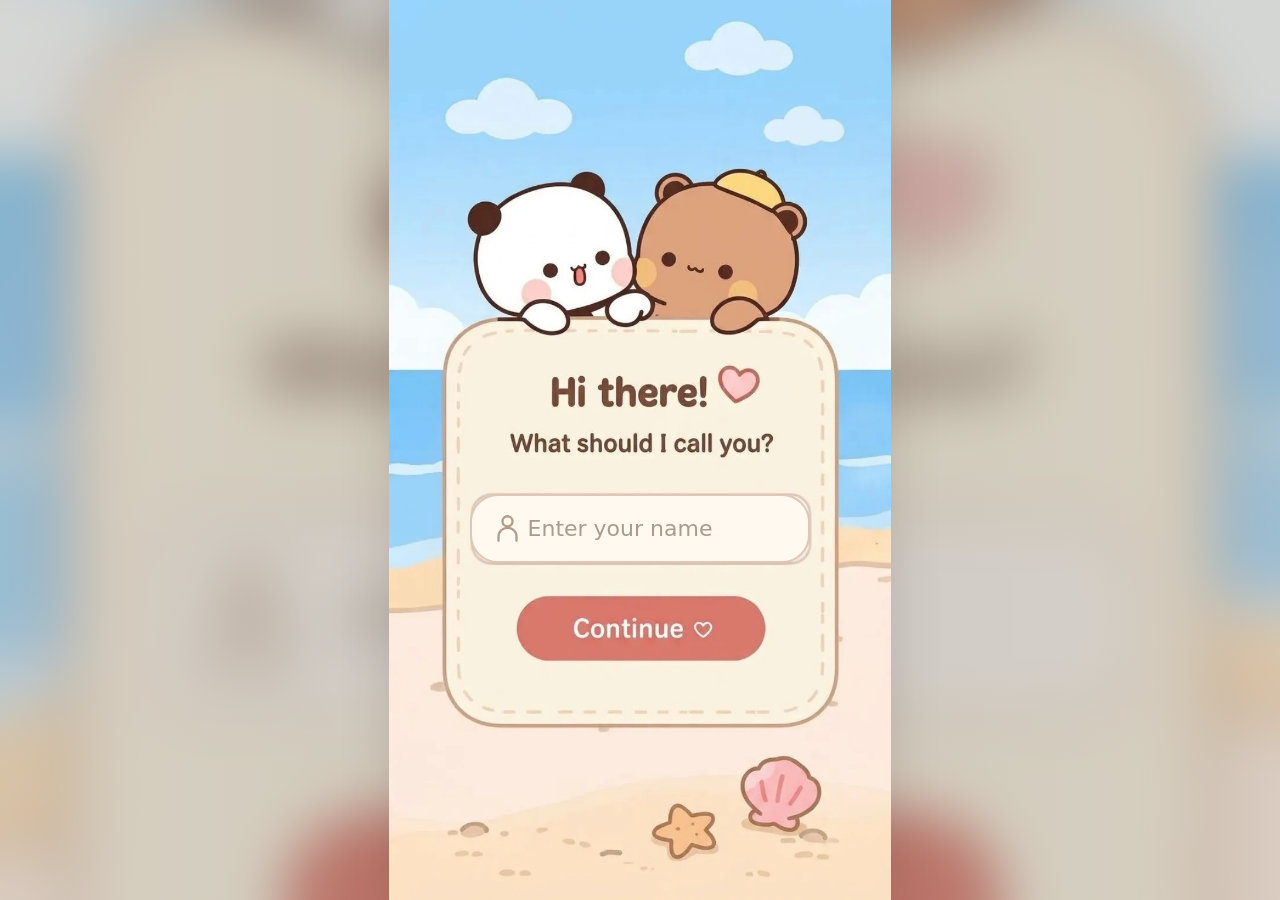
==== index.html @ 2c3ffb86 "Add files via upload" ====
<!doctype html>
<html lang="en">
<head>
<meta charset="utf-8">
<meta name="viewport" content="width=device-width, initial-scale=1, viewport-fit=cover">
<meta name="theme-color" content="#a9d9f4">
<title>Welcome to Learning Life</title>
<style>
:root{--brown:#56372d;--pink:#d97873;--cream:#fff9ef;--line:#dfc7b4}
*{box-sizing:border-box}
html,body{margin:0;width:100%;min-height:100%;}
body{min-height:100svh;overflow:hidden;background:#f6dfc8;font-family:ui-rounded,"Trebuchet MS",system-ui,sans-serif;color:var(--brown)}
.stage{position:fixed;inset:0;display:grid;place-items:center;isolation:isolate;overflow:hidden;background:#a9d9f4}
.stage::before{content:"";position:absolute;inset:-35px;background:url("assets/welcome-art.jpg") center 48%/cover no-repeat;filter:blur(22px) brightness(.9);transform:scale(1.08);z-index:-2}
.stage::after{content:"";position:absolute;inset:0;background:linear-gradient(90deg,rgba(255,244,228,.22),rgba(255,244,228,.04),rgba(255,244,228,.22));z-index:-1}
.screen{position:relative;width:min(100vw,calc(100svh * .558));height:min(100svh,calc(100vw * 1.792));aspect-ratio:857/1536;overflow:hidden;background:#fbe6d1;flex:none;box-shadow:0 12px 45px rgba(70,49,39,.17)}
.artwork{display:block;width:100%;height:100%;object-fit:fill;user-select:none;-webkit-user-drag:none;pointer-events:none}
/* Replace the text baked into the reference artwork with one real, accessible input. */
.name-field{position:absolute;left:16.1%;top:54.9%;width:67.8%;height:7.65%;display:flex;align-items:center;gap:3%;padding:0 4.8%;border:2px solid var(--line);border-radius:clamp(15px,3vw,28px);background:var(--cream);box-shadow:0 2px 0 rgba(112,77,58,.08)}
.person-icon{width:8%;height:54%;flex:none;color:#b39b89}
#userName{width:100%;min-width:0;height:100%;border:0;outline:0;background:transparent;color:var(--brown);font:600 clamp(13px,2.5vw,22px)/1.2 ui-rounded,"Trebuchet MS",system-ui,sans-serif;padding:0}
#userName::placeholder{color:#a99b8e;opacity:1;font-weight:500}
.name-field:focus-within{border-color:var(--pink);box-shadow:0 0 0 3px rgba(217,120,115,.18)}
#continueButton{position:absolute;left:25.3%;top:66.1%;width:49.5%;height:7.5%;border:0;border-radius:999px;background:transparent;cursor:pointer;-webkit-tap-highlight-color:transparent}
#continueButton:focus-visible{outline:4px solid #8b5141;outline-offset:4px}
.error{position:absolute;top:73.8%;left:12%;width:76%;margin:0;text-align:center;color:#8b3f3a;font-size:clamp(11px,1.8vw,15px);font-weight:700;text-shadow:0 1px 2px #fff}
.confirmation{position:absolute;inset:0;display:grid;place-items:center;padding:8%;background:rgba(255,239,222,.97)}
.confirmation[hidden]{display:none}
.confirmation-card{width:100%;padding:28px 22px;border:2px solid #d9bda7;border-radius:28px;background:#fff8e9;color:var(--brown);text-align:center;box-shadow:0 8px 24px rgba(91,57,43,.12)}
.hello{margin:0 0 10px;font-size:clamp(22px,5vw,34px);font-weight:800}
.confirmation-card h1{margin:0 0 12px;font-size:clamp(28px,7vw,46px);overflow-wrap:anywhere}
.confirmation-card p:not(.hello){font-size:clamp(15px,3.5vw,20px)}
#editName{margin-top:12px;padding:12px 22px;border:0;border-radius:999px;background:var(--pink);color:white;font-size:16px;font-weight:700}
.visually-hidden{position:absolute;width:1px;height:1px;padding:0;margin:-1px;overflow:hidden;clip:rect(0,0,0,0);white-space:nowrap;border:0}
@media (orientation:landscape) and (min-width:700px){.screen{height:100svh;width:auto;max-width:100vw}.stage::before{background-position:center 54%;filter:blur(26px) brightness(.82)}}
@media (max-height:500px) and (orientation:landscape){.screen{height:100svh;width:auto}}
@media (prefers-reduced-motion:no-preference){.screen{animation:arrive .45s ease-out both}@keyframes arrive{from{opacity:.7;transform:scale(.985)}to{opacity:1;transform:scale(1)}}}

/* HOME DASHBOARD — first screen build; video intentionally not added yet */
.home-dashboard[hidden]{display:none}
.home-dashboard{position:absolute;inset:0;overflow-y:auto;overflow-x:hidden;background:linear-gradient(180deg,#a9d9f4 0 18%,#ffe4c8 18% 100%);color:#57392e;scrollbar-width:none;padding-bottom:88px}
.home-dashboard::-webkit-scrollbar{display:none}
.home-top{position:relative;min-height:168px;padding:24px 22px 20px;background:linear-gradient(180deg,#a7d8f4 0%,#c9eafa 62%,#f8d9b8 63%,#ffe8cf 100%);border-bottom:5px solid #f3d4ae;overflow:hidden}
.home-top:before,.home-top:after{content:"";position:absolute;border-radius:50%;background:rgba(255,255,255,.72);filter:blur(1px)}
.home-top:before{width:92px;height:32px;right:28%;top:30px;box-shadow:18px -9px 0 -5px rgba(255,255,255,.8)}
.home-top:after{width:68px;height:25px;left:9%;top:63px}
.home-brand{position:relative;z-index:1;font-size:clamp(23px,5vw,30px);font-weight:900;letter-spacing:-.7px;text-shadow:0 2px #fff}
.home-brand span{color:#df817e}
.home-date{position:relative;z-index:1;display:inline-flex;align-items:center;gap:8px;margin-top:25px;padding:9px 14px;border-radius:999px;background:rgba(255,250,241,.88);font-size:14px;font-weight:700}
.home-mascots{position:absolute;right:15px;bottom:4px;font-size:42px;filter:drop-shadow(0 2px 0 #fff)}
.home-content{padding:20px 18px 22px;background:linear-gradient(180deg,#ffe9d7,#fff0e9 65%,#ffe6cc)}
.home-greeting{margin:0 0 5px;font-size:clamp(23px,5.5vw,30px);font-weight:900;line-height:1.2}
.home-subtitle{margin:0 0 18px;font-size:15px;line-height:1.45;color:#76574a}
.home-stats{display:grid;grid-template-columns:repeat(3,minmax(0,1fr));gap:9px;margin:16px 0}
.home-stat{min-height:104px;border:1.5px solid #e9c9c4;border-radius:22px;padding:12px 7px;text-align:center;box-shadow:0 3px 0 rgba(116,75,55,.06)}
.home-stat:nth-child(1){background:#ffe0e5}.home-stat:nth-child(2){background:#f5e5f0}.home-stat:nth-child(3){background:#fff0cf}
.home-stat .emoji{display:block;font-size:25px;margin-bottom:4px}
.home-stat strong{display:block;font-size:25px;line-height:1.1}
.home-stat span:last-child{font-size:13px;font-weight:700}
.home-panel{background:rgba(255,252,246,.94);border:1.5px solid #e7cfc1;border-radius:25px;padding:15px 15px 13px;margin-top:14px;box-shadow:0 4px 12px rgba(106,72,54,.06)}
.home-panel-heading{display:flex;align-items:center;justify-content:space-between;gap:10px;margin-bottom:10px}
.home-panel-heading h2{font-size:19px;margin:0;font-weight:900}
.home-add{width:34px;height:34px;border:0;border-radius:50%;background:#f5dce0;color:#8b4f47;font-size:23px;line-height:1;cursor:pointer}
.home-task{display:flex;align-items:center;gap:11px;padding:11px 2px;border-top:1px solid #f0e1d8;font-size:15px;font-weight:700}
.home-task input{appearance:none;width:22px;height:22px;border:2px solid #a98b7a;border-radius:7px;background:#fff;flex:none}
.home-task input:checked{background:#65b982;border-color:#65b982}
.home-task input:checked:after{content:"✓";display:block;color:#fff;text-align:center;font-weight:900;line-height:18px}
.home-task.done span{text-decoration:line-through;opacity:.55}
.home-empty{padding:12px 0;color:#987f70;font-size:14px}
.home-bottom{position:sticky;bottom:0;display:grid;grid-template-columns:repeat(4,1fr);gap:4px;padding:9px 8px calc(9px + env(safe-area-inset-bottom));background:rgba(255,241,226,.97);border-top:1px solid #e6cfc0;backdrop-filter:blur(10px)}
.home-nav{border:0;background:transparent;color:#51382e;border-radius:18px;padding:7px 2px 5px;display:flex;flex-direction:column;align-items:center;gap:2px;font-family:inherit;font-size:12px;font-weight:700;line-height:1.15;cursor:pointer}
.home-nav .nav-icon{font-size:24px;line-height:1.1}
.home-nav.active{background:#e88786;color:white}
.home-nav:focus-visible,.home-add:focus-visible{outline:3px solid #805044;outline-offset:2px}
.home-toast{position:fixed;left:50%;bottom:88px;transform:translateX(-50%);padding:9px 14px;border-radius:999px;background:#654438;color:white;font-size:13px;z-index:5;white-space:nowrap}
@media(min-width:700px){.home-dashboard{width: min(100%,560px);left:50%;transform:translateX(-50%);box-shadow:0 0 35px rgba(75,60,50,.14)}}


/* Responsive correction based on tablet screenshot */
.home-dashboard{min-height:100dvh;display:flex;flex-direction:column;padding-bottom:0}
.home-dashboard[hidden]{display:none}
.home-content{width:100%;max-width:1080px;margin:0 auto;box-sizing:border-box;flex:1}
.home-bottom{width:100%;box-sizing:border-box;margin-top:auto}
@media(min-width:700px){
 .home-dashboard{width:100%;max-width:none;left:0;transform:none;box-shadow:none}
 .home-top{min-height:190px;padding:30px clamp(28px,5vw,72px) 22px}
 .home-brand{font-size:34px}
 .home-mascots{font-size:54px;right:clamp(28px,5vw,72px)}
 .home-content{padding:28px clamp(28px,5vw,72px) 32px}
 .home-greeting{font-size:34px}
 .home-subtitle{font-size:17px}
 .home-stats{gap:18px;margin:22px 0}
 .home-stat{min-height:125px;padding:17px 12px}
 .home-stat .emoji{font-size:30px}
 .home-stat strong{font-size:30px}
 .home-stat span:last-child{font-size:15px}
 .home-panel{padding:20px 22px;margin-top:20px}
 .home-panel-heading h2{font-size:22px}
 .home-task{font-size:17px;padding:14px 4px}
 .home-task input{width:24px;height:24px}
 .home-bottom{padding:12px 8px calc(12px + env(safe-area-inset-bottom))}
 .home-nav{font-size:14px;padding:9px 4px}
 .home-nav .nav-icon{font-size:27px}
}
@media(min-width:1100px){
 .home-content{display:grid;grid-template-columns:minmax(0,1fr) minmax(0,1fr);column-gap:22px;align-content:start}
 .home-greeting,.home-subtitle,.home-stats{grid-column:1/-1}
 .home-panel{margin-top:8px}
}


/* HOME LAYOUT REFINEMENT — keep the reference's single-column, mobile-first flow */
.stage:has(.home-dashboard:not([hidden])){display:block;background:linear-gradient(180deg,#a9d9f4 0%,#d5edfa 36%,#fbe2c6 100%)}
.stage:has(.home-dashboard:not([hidden]))::before{filter:blur(22px) brightness(.94);background-position:center 38%;}
.stage:has(.home-dashboard:not([hidden]))::after{background:linear-gradient(180deg,rgba(165,216,245,.15),rgba(255,231,208,.3))}
.home-dashboard{position:absolute;inset:0;width:100%;max-width:none;left:0;transform:none;min-height:100dvh;height:100dvh;display:flex;flex-direction:column;overflow-y:auto;overflow-x:hidden;padding:0 0 env(safe-area-inset-bottom);background:linear-gradient(180deg,#a9d9f4 0%,#d7effa 22%,#ffe7d2 22%,#fff0e8 78%,#ffe4c4 100%);box-shadow:none}
.home-dashboard[hidden]{display:none}
.home-top{flex:none;min-height:150px;padding:22px clamp(18px,4vw,42px) 18px;background:linear-gradient(180deg,rgba(159,213,245,.97) 0%,rgba(204,234,249,.98) 70%,#f6d8b8 71%,#ffe8d0 100%);border-bottom:4px solid #f0d2ae}
.home-top:before{width:86px;height:30px;right:25%;top:27px}
.home-top:after{width:62px;height:22px;left:8%;top:58px}
.home-brand{font-size:clamp(25px,4vw,34px)}
.home-date{margin-top:20px;font-size:clamp(13px,1.7vw,16px)}
.home-mascots{font-size:clamp(42px,6vw,58px);right:clamp(16px,4vw,42px);bottom:2px}
.home-content{width:min(100%,780px);max-width:780px;flex:1 0 auto;margin:0 auto;padding:24px clamp(18px,3.8vw,34px) 28px;display:block;background:linear-gradient(180deg,rgba(255,233,215,.96),rgba(255,240,233,.98) 68%,rgba(255,230,204,.96))}
.home-greeting{font-size:clamp(25px,3.4vw,34px);margin:0 0 6px}
.home-subtitle{font-size:clamp(15px,1.8vw,18px);margin-bottom:16px}
.home-stats{display:grid;grid-template-columns:repeat(3,minmax(0,1fr));gap:clamp(8px,1.5vw,16px);margin:18px 0 20px}
.home-stat{min-height:112px;padding:14px 8px;border-radius:22px}
.home-stat .emoji{font-size:clamp(25px,3vw,32px)}
.home-stat strong{font-size:clamp(24px,3vw,31px)}
.home-stat span:last-child{font-size:clamp(13px,1.6vw,16px)}
.home-panel{margin-top:14px;padding:16px clamp(15px,2.5vw,22px);border-radius:24px}
.home-panel-heading h2{font-size:clamp(19px,2.4vw,23px)}
.home-task{font-size:clamp(15px,1.9vw,18px);padding:13px 3px}
.home-task input{width:23px;height:23px}
.home-bottom{position:sticky;z-index:3;flex:none;bottom:0;width:100%;margin-top:auto;display:grid;grid-template-columns:repeat(4,minmax(0,1fr));padding:9px 8px calc(9px + env(safe-area-inset-bottom));background:rgba(255,241,226,.98);border-top:1px solid #e6cfc0}
.home-nav{font-size:clamp(12px,1.6vw,15px);min-height:56px}
.home-nav .nav-icon{font-size:clamp(23px,2.6vw,29px)}
/* Tablet landscape: center the same vertical app canvas; do not switch to a two-column dashboard. */
@media(min-width:700px){
 .home-dashboard{width:100%;}
 .home-content{width:min(100%,780px);}
 .home-top{min-height:160px;}
}
@media(min-width:1100px){.home-content{display:block;grid-template-columns:none;}}
@media(max-height:560px) and (orientation:landscape){
 .home-top{min-height:120px;padding-top:14px}
 .home-date{margin-top:10px}
 .home-content{padding-top:16px}
 .home-stat{min-height:90px}
}


/* v4 tablet sizing correction */
.stage:has(.home-dashboard:not([hidden])){background:linear-gradient(180deg,#a8d9f5 0%,#d8eff9 24%,#ffe8d5 24%,#fff0e8 78%,#ffe5c8 100%) !important}
.stage:has(.home-dashboard:not([hidden]))::before,.stage:has(.home-dashboard:not([hidden]))::after{display:none !important}
.home-dashboard{background:linear-gradient(180deg,#a8d9f5 0%,#d8eff9 22%,#ffe8d5 22%,#fff0e8 78%,#ffe5c8 78%,#ffe5c8 100%) !important}
.home-top{min-height:clamp(170px,22vh,245px) !important;padding:clamp(24px,4vh,42px) clamp(22px,5vw,76px) 22px !important}
.home-brand{font-size:clamp(30px,3.4vw,46px) !important}
.home-date{font-size:clamp(14px,1.25vw,18px) !important;padding:11px 17px !important}
.home-mascots{font-size:clamp(48px,6vw,76px) !important;right:clamp(22px,5vw,76px) !important}
.home-content{width:min(94%,1240px) !important;max-width:1240px !important;padding:clamp(24px,3.2vw,46px) clamp(20px,3vw,42px) 34px !important;background:transparent !important}
.home-greeting{font-size:clamp(28px,3vw,42px) !important;margin-bottom:8px !important}
.home-subtitle{font-size:clamp(17px,1.5vw,21px) !important;margin-bottom:24px !important}
.home-stats{gap:clamp(12px,1.4vw,20px) !important;margin:22px 0 26px !important}
.home-stat{min-height:clamp(120px,14vh,164px) !important;padding:18px 12px !important;border-radius:26px !important}
.home-stat .emoji{font-size:clamp(30px,2.7vw,40px) !important}
.home-stat strong{font-size:clamp(30px,2.7vw,40px) !important}
.home-stat span:last-child{font-size:clamp(15px,1.35vw,19px) !important}
.home-panel{padding:clamp(18px,2vw,28px) !important;margin-top:18px !important;border-radius:28px !important}
.home-panel-heading h2{font-size:clamp(22px,2vw,28px) !important}
.home-add{width:42px !important;height:42px !important;font-size:28px !important}
.home-task{font-size:clamp(17px,1.5vw,21px) !important;padding:15px 4px !important;gap:14px !important}
.home-task input{width:26px !important;height:26px !important}
.home-bottom{padding:12px 5vw calc(12px + env(safe-area-inset-bottom)) !important;gap:12px !important}
.home-nav{font-size:clamp(14px,1.3vw,18px) !important;padding:10px 6px 8px !important;gap:5px !important}
.home-nav .nav-icon{font-size:clamp(26px,2.4vw,34px) !important}
@media(max-width:699px){
 .home-content{width:100% !important;padding:20px 18px 26px !important}
 .home-top{min-height:158px !important;padding:22px 20px 18px !important}
 .home-brand{font-size:29px !important}.home-mascots{font-size:44px !important}
 .home-stat{min-height:104px !important;padding:12px 7px !important}
 .home-stat strong{font-size:25px !important}.home-stat .emoji{font-size:25px !important}
 .home-stat span:last-child{font-size:13px !important}
 .home-greeting{font-size:25px !important}.home-subtitle{font-size:15px !important}
 .home-panel-heading h2{font-size:19px !important}
 .home-task{font-size:15px !important;padding:11px 2px !important}
 .home-bottom{padding:9px 8px calc(9px + env(safe-area-inset-bottom)) !important}
 .home-nav{font-size:12px !important;padding:7px 2px 5px !important}
 .home-nav .nav-icon{font-size:24px !important}
}

</style>
</head>
<body>
<div class="stage">
<main class="screen" aria-label="Learning Life welcome screen">
<img class="artwork" src="assets/welcome-art.jpg" alt="Bubu and Dudu welcoming you on a beach">
<form id="welcomeForm" autocomplete="on">
<label class="visually-hidden" for="userName">Your name</label>
<div class="name-field">
<svg class="person-icon" viewBox="0 0 32 40" fill="none" aria-hidden="true"><circle cx="16" cy="10" r="7" stroke="currentColor" stroke-width="3.2"/><path d="M3.5 37v-5.5C3.5 23.8 9.1 19 16 19s12.5 4.8 12.5 12.5V37" stroke="currentColor" stroke-width="3.2" stroke-linecap="round"/></svg>
<input id="userName" name="name" type="text" maxlength="32" placeholder="Enter your name" autocomplete="given-name" required>
</div>
<button id="continueButton" type="submit" aria-label="Continue to Learning Life"></button>
<p class="error" id="errorMessage" role="alert" aria-live="polite"></p>
</form>
<section class="confirmation" id="confirmation" hidden aria-live="polite"><div class="confirmation-card"><p class="hello">Nice to meet you! ♡</p><h1 id="personalGreeting"></h1><p>Your Learning Life is ready to begin.</p><button type="button" id="editName">Change name</button></div></section>
</main>

<section class="home-dashboard" id="homeDashboard" hidden aria-label="Learning Life home dashboard">
  <header class="home-top">
    <div class="home-brand">Learning Life <span>♡</span></div>
    <div class="home-date"><span aria-hidden="true">▣</span><span id="homeDate"></span></div>
    <div class="home-mascots" aria-hidden="true">🐼 🐻</div>
  </header>
  <main class="home-content">
    <h1 class="home-greeting" id="homeGreeting">Good day! ♡</h1>
    <p class="home-subtitle">A little progress each day adds up!</p>
    <div class="home-stats" aria-label="Today's progress">
      <div class="home-stat"><span class="emoji" aria-hidden="true">☑️</span><strong id="taskProgress">0/2</strong><span>Tasks</span></div>
      <div class="home-stat"><span class="emoji" aria-hidden="true">🗓️</span><strong id="scheduleCount">0</strong><span>Schedule</span></div>
      <div class="home-stat"><span class="emoji" aria-hidden="true">🎯</span><strong id="goalCount">0</strong><span>Goals</span></div>
    </div>
    <section class="home-panel">
      <div class="home-panel-heading"><h2>♡ Today's Tasks</h2><button class="home-add" id="addHomeTask" type="button" aria-label="Add task">+</button></div>
      <div id="homeTaskList">
        <label class="home-task"><input type="checkbox"><span>Finish report</span></label>
        <label class="home-task"><input type="checkbox"><span>Buy groceries</span></label>
      </div>
    </section>

  </main>
  <nav class="home-bottom" aria-label="Main navigation">
    <button class="home-nav active" type="button" data-home-tab="Home"><span class="nav-icon">⌂</span><span>Home</span></button>
    <button class="home-nav" type="button" data-home-tab="Calendar"><span class="nav-icon">▦</span><span>Calendar</span></button>
    <button class="home-nav" type="button" data-home-tab="Money"><span class="nav-icon">＄</span><span>Money</span></button>
    <button class="home-nav" type="button" data-home-tab="More"><span class="nav-icon">▦</span><span>More</span></button>
  </nav>
</section>

</div>
<script>
(()=>{
const form=document.getElementById('welcomeForm');
const input=document.getElementById('userName');
const error=document.getElementById('errorMessage');
const confirmation=document.getElementById('confirmation');
const greeting=document.getElementById('personalGreeting');
const edit=document.getElementById('editName');
const dashboard=document.getElementById('homeDashboard');
const artwork=document.querySelector('.artwork');
const dateNode=document.getElementById('homeDate');
const homeGreeting=document.getElementById('homeGreeting');
const taskList=document.getElementById('homeTaskList');
const progress=document.getElementById('taskProgress');

try{const saved=localStorage.getItem('learningLifeUserName');if(saved)input.value=saved;}catch(_){}

function updateProgress(){
 const boxes=[...taskList.querySelectorAll('input[type="checkbox"]')];
 const done=boxes.filter(x=>x.checked).length;
 progress.textContent=done+'/'+boxes.length;
 boxes.forEach(box=>box.closest('.home-task').classList.toggle('done',box.checked));
}
function showHome(name){
 form.hidden=true;
 artwork.hidden=true;
 confirmation.hidden=true;
 dashboard.hidden=false;
 const safeName=(name||'there').trim();
 homeGreeting.textContent='Good day, '+safeName+'! ♡';
 const now=new Date();
 dateNode.textContent=new Intl.DateTimeFormat(undefined,{weekday:'short',month:'short',day:'numeric',year:'numeric'}).format(now);
 updateProgress();
}
form.addEventListener('submit',e=>{
 e.preventDefault();
 const name=input.value.trim().replace(/\s+/g,' ');
 if(!name){error.textContent='Please enter your name first ♡';input.focus();return;}
 error.textContent='';
 try{localStorage.setItem('learningLifeUserName',name);}catch(_){}
 showHome(name);
});
edit.addEventListener('click',()=>{confirmation.hidden=true;input.focus();});
input.addEventListener('input',()=>{error.textContent='';});
taskList.addEventListener('change',updateProgress);
document.getElementById('addHomeTask').addEventListener('click',()=>{
 const task=prompt('What task would you like to add?');
 if(!task||!task.trim())return;
 const label=document.createElement('label');label.className='home-task';
 const box=document.createElement('input');box.type='checkbox';
 const span=document.createElement('span');span.textContent=task.trim();
 label.append(box,span);taskList.append(label);updateProgress();
});
document.querySelectorAll('[data-home-tab]').forEach(btn=>btn.addEventListener('click',()=>{
 const tab=btn.dataset.homeTab;
 if(tab==='Home'){
   document.querySelectorAll('[data-home-tab]').forEach(x=>x.classList.toggle('active',x===btn));
   return;
 }
 // Do not falsely mark an unbuilt page as active.
 alert(tab+' page is not built yet. Home remains selected.');
}));
})();
</script>
</body>
</html>
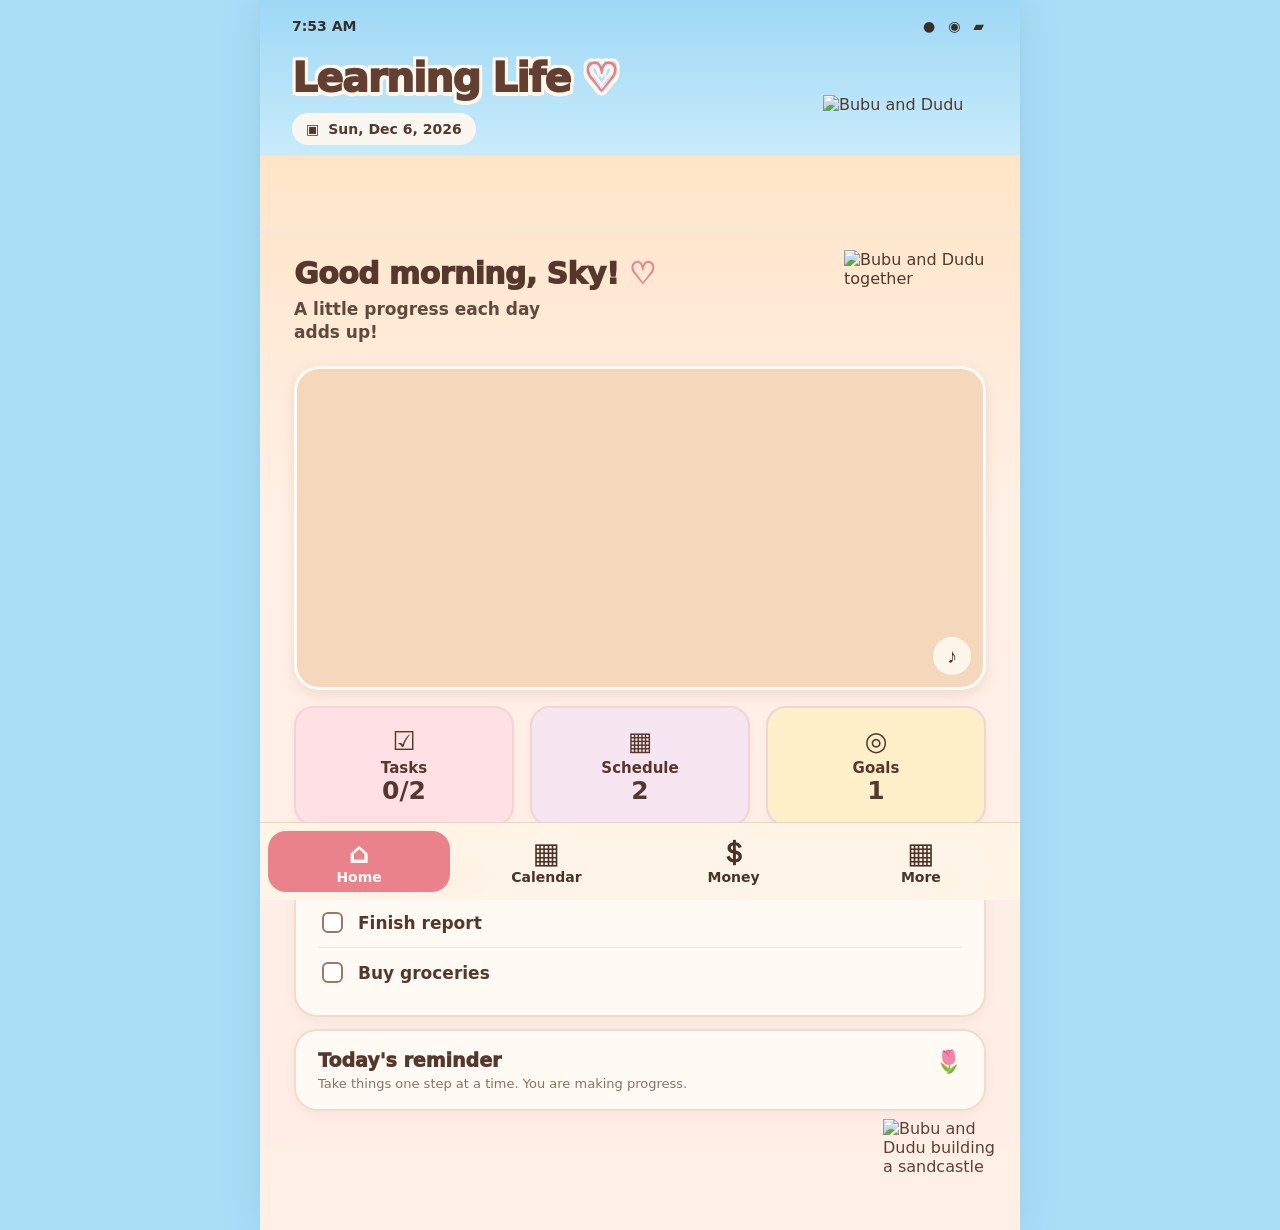
==== commit 97818a45: "Add files via upload" ====
--- a/index.html
+++ b/index.html
@@ -1,308 +1,41 @@
 <!doctype html>
 <html lang="en">
 <head>
-<meta charset="utf-8">
-<meta name="viewport" content="width=device-width, initial-scale=1, viewport-fit=cover">
-<meta name="theme-color" content="#a9d9f4">
-<title>Welcome to Learning Life</title>
-<style>
-:root{--brown:#56372d;--pink:#d97873;--cream:#fff9ef;--line:#dfc7b4}
-*{box-sizing:border-box}
-html,body{margin:0;width:100%;min-height:100%;}
-body{min-height:100svh;overflow:hidden;background:#f6dfc8;font-family:ui-rounded,"Trebuchet MS",system-ui,sans-serif;color:var(--brown)}
-.stage{position:fixed;inset:0;display:grid;place-items:center;isolation:isolate;overflow:hidden;background:#a9d9f4}
-.stage::before{content:"";position:absolute;inset:-35px;background:url("assets/welcome-art.jpg") center 48%/cover no-repeat;filter:blur(22px) brightness(.9);transform:scale(1.08);z-index:-2}
-.stage::after{content:"";position:absolute;inset:0;background:linear-gradient(90deg,rgba(255,244,228,.22),rgba(255,244,228,.04),rgba(255,244,228,.22));z-index:-1}
-.screen{position:relative;width:min(100vw,calc(100svh * .558));height:min(100svh,calc(100vw * 1.792));aspect-ratio:857/1536;overflow:hidden;background:#fbe6d1;flex:none;box-shadow:0 12px 45px rgba(70,49,39,.17)}
-.artwork{display:block;width:100%;height:100%;object-fit:fill;user-select:none;-webkit-user-drag:none;pointer-events:none}
-/* Replace the text baked into the reference artwork with one real, accessible input. */
-.name-field{position:absolute;left:16.1%;top:54.9%;width:67.8%;height:7.65%;display:flex;align-items:center;gap:3%;padding:0 4.8%;border:2px solid var(--line);border-radius:clamp(15px,3vw,28px);background:var(--cream);box-shadow:0 2px 0 rgba(112,77,58,.08)}
-.person-icon{width:8%;height:54%;flex:none;color:#b39b89}
-#userName{width:100%;min-width:0;height:100%;border:0;outline:0;background:transparent;color:var(--brown);font:600 clamp(13px,2.5vw,22px)/1.2 ui-rounded,"Trebuchet MS",system-ui,sans-serif;padding:0}
-#userName::placeholder{color:#a99b8e;opacity:1;font-weight:500}
-.name-field:focus-within{border-color:var(--pink);box-shadow:0 0 0 3px rgba(217,120,115,.18)}
-#continueButton{position:absolute;left:25.3%;top:66.1%;width:49.5%;height:7.5%;border:0;border-radius:999px;background:transparent;cursor:pointer;-webkit-tap-highlight-color:transparent}
-#continueButton:focus-visible{outline:4px solid #8b5141;outline-offset:4px}
-.error{position:absolute;top:73.8%;left:12%;width:76%;margin:0;text-align:center;color:#8b3f3a;font-size:clamp(11px,1.8vw,15px);font-weight:700;text-shadow:0 1px 2px #fff}
-.confirmation{position:absolute;inset:0;display:grid;place-items:center;padding:8%;background:rgba(255,239,222,.97)}
-.confirmation[hidden]{display:none}
-.confirmation-card{width:100%;padding:28px 22px;border:2px solid #d9bda7;border-radius:28px;background:#fff8e9;color:var(--brown);text-align:center;box-shadow:0 8px 24px rgba(91,57,43,.12)}
-.hello{margin:0 0 10px;font-size:clamp(22px,5vw,34px);font-weight:800}
-.confirmation-card h1{margin:0 0 12px;font-size:clamp(28px,7vw,46px);overflow-wrap:anywhere}
-.confirmation-card p:not(.hello){font-size:clamp(15px,3.5vw,20px)}
-#editName{margin-top:12px;padding:12px 22px;border:0;border-radius:999px;background:var(--pink);color:white;font-size:16px;font-weight:700}
-.visually-hidden{position:absolute;width:1px;height:1px;padding:0;margin:-1px;overflow:hidden;clip:rect(0,0,0,0);white-space:nowrap;border:0}
-@media (orientation:landscape) and (min-width:700px){.screen{height:100svh;width:auto;max-width:100vw}.stage::before{background-position:center 54%;filter:blur(26px) brightness(.82)}}
-@media (max-height:500px) and (orientation:landscape){.screen{height:100svh;width:auto}}
-@media (prefers-reduced-motion:no-preference){.screen{animation:arrive .45s ease-out both}@keyframes arrive{from{opacity:.7;transform:scale(.985)}to{opacity:1;transform:scale(1)}}}
-
-/* HOME DASHBOARD — first screen build; video intentionally not added yet */
-.home-dashboard[hidden]{display:none}
-.home-dashboard{position:absolute;inset:0;overflow-y:auto;overflow-x:hidden;background:linear-gradient(180deg,#a9d9f4 0 18%,#ffe4c8 18% 100%);color:#57392e;scrollbar-width:none;padding-bottom:88px}
-.home-dashboard::-webkit-scrollbar{display:none}
-.home-top{position:relative;min-height:168px;padding:24px 22px 20px;background:linear-gradient(180deg,#a7d8f4 0%,#c9eafa 62%,#f8d9b8 63%,#ffe8cf 100%);border-bottom:5px solid #f3d4ae;overflow:hidden}
-.home-top:before,.home-top:after{content:"";position:absolute;border-radius:50%;background:rgba(255,255,255,.72);filter:blur(1px)}
-.home-top:before{width:92px;height:32px;right:28%;top:30px;box-shadow:18px -9px 0 -5px rgba(255,255,255,.8)}
-.home-top:after{width:68px;height:25px;left:9%;top:63px}
-.home-brand{position:relative;z-index:1;font-size:clamp(23px,5vw,30px);font-weight:900;letter-spacing:-.7px;text-shadow:0 2px #fff}
-.home-brand span{color:#df817e}
-.home-date{position:relative;z-index:1;display:inline-flex;align-items:center;gap:8px;margin-top:25px;padding:9px 14px;border-radius:999px;background:rgba(255,250,241,.88);font-size:14px;font-weight:700}
-.home-mascots{position:absolute;right:15px;bottom:4px;font-size:42px;filter:drop-shadow(0 2px 0 #fff)}
-.home-content{padding:20px 18px 22px;background:linear-gradient(180deg,#ffe9d7,#fff0e9 65%,#ffe6cc)}
-.home-greeting{margin:0 0 5px;font-size:clamp(23px,5.5vw,30px);font-weight:900;line-height:1.2}
-.home-subtitle{margin:0 0 18px;font-size:15px;line-height:1.45;color:#76574a}
-.home-stats{display:grid;grid-template-columns:repeat(3,minmax(0,1fr));gap:9px;margin:16px 0}
-.home-stat{min-height:104px;border:1.5px solid #e9c9c4;border-radius:22px;padding:12px 7px;text-align:center;box-shadow:0 3px 0 rgba(116,75,55,.06)}
-.home-stat:nth-child(1){background:#ffe0e5}.home-stat:nth-child(2){background:#f5e5f0}.home-stat:nth-child(3){background:#fff0cf}
-.home-stat .emoji{display:block;font-size:25px;margin-bottom:4px}
-.home-stat strong{display:block;font-size:25px;line-height:1.1}
-.home-stat span:last-child{font-size:13px;font-weight:700}
-.home-panel{background:rgba(255,252,246,.94);border:1.5px solid #e7cfc1;border-radius:25px;padding:15px 15px 13px;margin-top:14px;box-shadow:0 4px 12px rgba(106,72,54,.06)}
-.home-panel-heading{display:flex;align-items:center;justify-content:space-between;gap:10px;margin-bottom:10px}
-.home-panel-heading h2{font-size:19px;margin:0;font-weight:900}
-.home-add{width:34px;height:34px;border:0;border-radius:50%;background:#f5dce0;color:#8b4f47;font-size:23px;line-height:1;cursor:pointer}
-.home-task{display:flex;align-items:center;gap:11px;padding:11px 2px;border-top:1px solid #f0e1d8;font-size:15px;font-weight:700}
-.home-task input{appearance:none;width:22px;height:22px;border:2px solid #a98b7a;border-radius:7px;background:#fff;flex:none}
-.home-task input:checked{background:#65b982;border-color:#65b982}
-.home-task input:checked:after{content:"✓";display:block;color:#fff;text-align:center;font-weight:900;line-height:18px}
-.home-task.done span{text-decoration:line-through;opacity:.55}
-.home-empty{padding:12px 0;color:#987f70;font-size:14px}
-.home-bottom{position:sticky;bottom:0;display:grid;grid-template-columns:repeat(4,1fr);gap:4px;padding:9px 8px calc(9px + env(safe-area-inset-bottom));background:rgba(255,241,226,.97);border-top:1px solid #e6cfc0;backdrop-filter:blur(10px)}
-.home-nav{border:0;background:transparent;color:#51382e;border-radius:18px;padding:7px 2px 5px;display:flex;flex-direction:column;align-items:center;gap:2px;font-family:inherit;font-size:12px;font-weight:700;line-height:1.15;cursor:pointer}
-.home-nav .nav-icon{font-size:24px;line-height:1.1}
-.home-nav.active{background:#e88786;color:white}
-.home-nav:focus-visible,.home-add:focus-visible{outline:3px solid #805044;outline-offset:2px}
-.home-toast{position:fixed;left:50%;bottom:88px;transform:translateX(-50%);padding:9px 14px;border-radius:999px;background:#654438;color:white;font-size:13px;z-index:5;white-space:nowrap}
-@media(min-width:700px){.home-dashboard{width: min(100%,560px);left:50%;transform:translateX(-50%);box-shadow:0 0 35px rgba(75,60,50,.14)}}
-
-
-/* Responsive correction based on tablet screenshot */
-.home-dashboard{min-height:100dvh;display:flex;flex-direction:column;padding-bottom:0}
-.home-dashboard[hidden]{display:none}
-.home-content{width:100%;max-width:1080px;margin:0 auto;box-sizing:border-box;flex:1}
-.home-bottom{width:100%;box-sizing:border-box;margin-top:auto}
-@media(min-width:700px){
- .home-dashboard{width:100%;max-width:none;left:0;transform:none;box-shadow:none}
- .home-top{min-height:190px;padding:30px clamp(28px,5vw,72px) 22px}
- .home-brand{font-size:34px}
- .home-mascots{font-size:54px;right:clamp(28px,5vw,72px)}
- .home-content{padding:28px clamp(28px,5vw,72px) 32px}
- .home-greeting{font-size:34px}
- .home-subtitle{font-size:17px}
- .home-stats{gap:18px;margin:22px 0}
- .home-stat{min-height:125px;padding:17px 12px}
- .home-stat .emoji{font-size:30px}
- .home-stat strong{font-size:30px}
- .home-stat span:last-child{font-size:15px}
- .home-panel{padding:20px 22px;margin-top:20px}
- .home-panel-heading h2{font-size:22px}
- .home-task{font-size:17px;padding:14px 4px}
- .home-task input{width:24px;height:24px}
- .home-bottom{padding:12px 8px calc(12px + env(safe-area-inset-bottom))}
- .home-nav{font-size:14px;padding:9px 4px}
- .home-nav .nav-icon{font-size:27px}
-}
-@media(min-width:1100px){
- .home-content{display:grid;grid-template-columns:minmax(0,1fr) minmax(0,1fr);column-gap:22px;align-content:start}
- .home-greeting,.home-subtitle,.home-stats{grid-column:1/-1}
- .home-panel{margin-top:8px}
-}
-
-
-/* HOME LAYOUT REFINEMENT — keep the reference's single-column, mobile-first flow */
-.stage:has(.home-dashboard:not([hidden])){display:block;background:linear-gradient(180deg,#a9d9f4 0%,#d5edfa 36%,#fbe2c6 100%)}
-.stage:has(.home-dashboard:not([hidden]))::before{filter:blur(22px) brightness(.94);background-position:center 38%;}
-.stage:has(.home-dashboard:not([hidden]))::after{background:linear-gradient(180deg,rgba(165,216,245,.15),rgba(255,231,208,.3))}
-.home-dashboard{position:absolute;inset:0;width:100%;max-width:none;left:0;transform:none;min-height:100dvh;height:100dvh;display:flex;flex-direction:column;overflow-y:auto;overflow-x:hidden;padding:0 0 env(safe-area-inset-bottom);background:linear-gradient(180deg,#a9d9f4 0%,#d7effa 22%,#ffe7d2 22%,#fff0e8 78%,#ffe4c4 100%);box-shadow:none}
-.home-dashboard[hidden]{display:none}
-.home-top{flex:none;min-height:150px;padding:22px clamp(18px,4vw,42px) 18px;background:linear-gradient(180deg,rgba(159,213,245,.97) 0%,rgba(204,234,249,.98) 70%,#f6d8b8 71%,#ffe8d0 100%);border-bottom:4px solid #f0d2ae}
-.home-top:before{width:86px;height:30px;right:25%;top:27px}
-.home-top:after{width:62px;height:22px;left:8%;top:58px}
-.home-brand{font-size:clamp(25px,4vw,34px)}
-.home-date{margin-top:20px;font-size:clamp(13px,1.7vw,16px)}
-.home-mascots{font-size:clamp(42px,6vw,58px);right:clamp(16px,4vw,42px);bottom:2px}
-.home-content{width:min(100%,780px);max-width:780px;flex:1 0 auto;margin:0 auto;padding:24px clamp(18px,3.8vw,34px) 28px;display:block;background:linear-gradient(180deg,rgba(255,233,215,.96),rgba(255,240,233,.98) 68%,rgba(255,230,204,.96))}
-.home-greeting{font-size:clamp(25px,3.4vw,34px);margin:0 0 6px}
-.home-subtitle{font-size:clamp(15px,1.8vw,18px);margin-bottom:16px}
-.home-stats{display:grid;grid-template-columns:repeat(3,minmax(0,1fr));gap:clamp(8px,1.5vw,16px);margin:18px 0 20px}
-.home-stat{min-height:112px;padding:14px 8px;border-radius:22px}
-.home-stat .emoji{font-size:clamp(25px,3vw,32px)}
-.home-stat strong{font-size:clamp(24px,3vw,31px)}
-.home-stat span:last-child{font-size:clamp(13px,1.6vw,16px)}
-.home-panel{margin-top:14px;padding:16px clamp(15px,2.5vw,22px);border-radius:24px}
-.home-panel-heading h2{font-size:clamp(19px,2.4vw,23px)}
-.home-task{font-size:clamp(15px,1.9vw,18px);padding:13px 3px}
-.home-task input{width:23px;height:23px}
-.home-bottom{position:sticky;z-index:3;flex:none;bottom:0;width:100%;margin-top:auto;display:grid;grid-template-columns:repeat(4,minmax(0,1fr));padding:9px 8px calc(9px + env(safe-area-inset-bottom));background:rgba(255,241,226,.98);border-top:1px solid #e6cfc0}
-.home-nav{font-size:clamp(12px,1.6vw,15px);min-height:56px}
-.home-nav .nav-icon{font-size:clamp(23px,2.6vw,29px)}
-/* Tablet landscape: center the same vertical app canvas; do not switch to a two-column dashboard. */
-@media(min-width:700px){
- .home-dashboard{width:100%;}
- .home-content{width:min(100%,780px);}
- .home-top{min-height:160px;}
-}
-@media(min-width:1100px){.home-content{display:block;grid-template-columns:none;}}
-@media(max-height:560px) and (orientation:landscape){
- .home-top{min-height:120px;padding-top:14px}
- .home-date{margin-top:10px}
- .home-content{padding-top:16px}
- .home-stat{min-height:90px}
-}
-
-
-/* v4 tablet sizing correction */
-.stage:has(.home-dashboard:not([hidden])){background:linear-gradient(180deg,#a8d9f5 0%,#d8eff9 24%,#ffe8d5 24%,#fff0e8 78%,#ffe5c8 100%) !important}
-.stage:has(.home-dashboard:not([hidden]))::before,.stage:has(.home-dashboard:not([hidden]))::after{display:none !important}
-.home-dashboard{background:linear-gradient(180deg,#a8d9f5 0%,#d8eff9 22%,#ffe8d5 22%,#fff0e8 78%,#ffe5c8 78%,#ffe5c8 100%) !important}
-.home-top{min-height:clamp(170px,22vh,245px) !important;padding:clamp(24px,4vh,42px) clamp(22px,5vw,76px) 22px !important}
-.home-brand{font-size:clamp(30px,3.4vw,46px) !important}
-.home-date{font-size:clamp(14px,1.25vw,18px) !important;padding:11px 17px !important}
-.home-mascots{font-size:clamp(48px,6vw,76px) !important;right:clamp(22px,5vw,76px) !important}
-.home-content{width:min(94%,1240px) !important;max-width:1240px !important;padding:clamp(24px,3.2vw,46px) clamp(20px,3vw,42px) 34px !important;background:transparent !important}
-.home-greeting{font-size:clamp(28px,3vw,42px) !important;margin-bottom:8px !important}
-.home-subtitle{font-size:clamp(17px,1.5vw,21px) !important;margin-bottom:24px !important}
-.home-stats{gap:clamp(12px,1.4vw,20px) !important;margin:22px 0 26px !important}
-.home-stat{min-height:clamp(120px,14vh,164px) !important;padding:18px 12px !important;border-radius:26px !important}
-.home-stat .emoji{font-size:clamp(30px,2.7vw,40px) !important}
-.home-stat strong{font-size:clamp(30px,2.7vw,40px) !important}
-.home-stat span:last-child{font-size:clamp(15px,1.35vw,19px) !important}
-.home-panel{padding:clamp(18px,2vw,28px) !important;margin-top:18px !important;border-radius:28px !important}
-.home-panel-heading h2{font-size:clamp(22px,2vw,28px) !important}
-.home-add{width:42px !important;height:42px !important;font-size:28px !important}
-.home-task{font-size:clamp(17px,1.5vw,21px) !important;padding:15px 4px !important;gap:14px !important}
-.home-task input{width:26px !important;height:26px !important}
-.home-bottom{padding:12px 5vw calc(12px + env(safe-area-inset-bottom)) !important;gap:12px !important}
-.home-nav{font-size:clamp(14px,1.3vw,18px) !important;padding:10px 6px 8px !important;gap:5px !important}
-.home-nav .nav-icon{font-size:clamp(26px,2.4vw,34px) !important}
-@media(max-width:699px){
- .home-content{width:100% !important;padding:20px 18px 26px !important}
- .home-top{min-height:158px !important;padding:22px 20px 18px !important}
- .home-brand{font-size:29px !important}.home-mascots{font-size:44px !important}
- .home-stat{min-height:104px !important;padding:12px 7px !important}
- .home-stat strong{font-size:25px !important}.home-stat .emoji{font-size:25px !important}
- .home-stat span:last-child{font-size:13px !important}
- .home-greeting{font-size:25px !important}.home-subtitle{font-size:15px !important}
- .home-panel-heading h2{font-size:19px !important}
- .home-task{font-size:15px !important;padding:11px 2px !important}
- .home-bottom{padding:9px 8px calc(9px + env(safe-area-inset-bottom)) !important}
- .home-nav{font-size:12px !important;padding:7px 2px 5px !important}
- .home-nav .nav-icon{font-size:24px !important}
-}
-
-</style>
+<meta charset="utf-8"><meta name="viewport" content="width=device-width,initial-scale=1,viewport-fit=cover">
+<meta name="theme-color" content="#a9def7"><meta name="description" content="Learning Life — your daily life companion">
+<title>Learning Life</title><link rel="stylesheet" href="styles.css">
 </head>
 <body>
-<div class="stage">
-<main class="screen" aria-label="Learning Life welcome screen">
-<img class="artwork" src="assets/welcome-art.jpg" alt="Bubu and Dudu welcoming you on a beach">
-<form id="welcomeForm" autocomplete="on">
-<label class="visually-hidden" for="userName">Your name</label>
-<div class="name-field">
-<svg class="person-icon" viewBox="0 0 32 40" fill="none" aria-hidden="true"><circle cx="16" cy="10" r="7" stroke="currentColor" stroke-width="3.2"/><path d="M3.5 37v-5.5C3.5 23.8 9.1 19 16 19s12.5 4.8 12.5 12.5V37" stroke="currentColor" stroke-width="3.2" stroke-linecap="round"/></svg>
-<input id="userName" name="name" type="text" maxlength="32" placeholder="Enter your name" autocomplete="given-name" required>
+<div class="app-shell">
+  <header class="top-banner">
+    <div class="status-row"><span id="clock">6:14 AM</span><span class="status-icons">● ◉ ▰</span></div>
+    <div class="brand-row"><h1>Learning Life <span>♡</span></h1><img class="sticker header-bears" src="assets/stickers/01_bubu_dudu_hug.png" alt="Bubu and Dudu"></div>
+    <div class="date-pill"><span>▣</span><span id="todayDate">Sat, Nov 28, 2026</span></div>
+    <img class="sticker starfish" src="assets/stickers/12_starfish_and_shell.png" alt="">
+    <img class="sticker beach-plants" src="assets/stickers/13_beach_plants_and_stones.png" alt="">
+  </header>
+  <main class="dashboard">
+    <section class="greeting"><div><h2 id="greeting">Good morning, Sky! <span>♡</span></h2><p>A little progress each day<br>adds up!</p></div><img class="sticker greeting-bears" src="assets/stickers/01_bubu_dudu_hug.png" alt="Bubu and Dudu together"></section>
+    <section class="video-card" aria-label="Bubu and Dudu cooking video"><video id="welcomeVideo" autoplay muted loop playsinline preload="auto" poster="assets/stickers/07_bears_cooking.png"><source src="assets/video/bubu-dudu-cooking.mp4" type="video/mp4"></video><button class="sound-toggle" id="soundToggle" aria-label="Turn sound on">♪</button></section>
+    <section class="stats-grid" aria-label="Daily overview">
+      <article class="stat-card tasks-stat"><div class="stat-icon">☑</div><div class="stat-label">Tasks</div><strong id="taskCount">0/2</strong></article>
+      <article class="stat-card schedule-stat"><div class="stat-icon">▦</div><div class="stat-label">Schedule</div><strong>2</strong></article>
+      <article class="stat-card goals-stat"><div class="stat-icon">◎</div><div class="stat-label">Goals</div><strong>1</strong></article>
+    </section>
+    <section class="tasks-card">
+      <div class="section-heading"><h3><span>♧</span> Today's Tasks</h3><button class="small-add" aria-label="Add task">+</button></div>
+      <label class="task-row"><input type="checkbox" class="task-check"><span>Finish report</span></label>
+      <label class="task-row"><input type="checkbox" class="task-check"><span>Buy groceries</span></label>
+    </section>
+    <section class="reminder-card"><div><h3>Today's reminder</h3><p>Take things one step at a time. You are making progress.</p></div><span>🌷</span></section>
+    <img class="sticker lower-decoration" src="assets/stickers/08_bears_sandcastle.png" alt="Bubu and Dudu building a sandcastle">
+  </main>
+  <nav class="bottom-nav" aria-label="Main navigation">
+    <button class="nav-item active"><span>⌂</span><b>Home</b></button>
+    <button class="nav-item"><span>▦</span><b>Calendar</b></button>
+    <button class="nav-item"><span>＄</span><b>Money</b></button>
+    <button class="nav-item"><span>▦</span><b>More</b></button>
+  </nav>
 </div>
-<button id="continueButton" type="submit" aria-label="Continue to Learning Life"></button>
-<p class="error" id="errorMessage" role="alert" aria-live="polite"></p>
-</form>
-<section class="confirmation" id="confirmation" hidden aria-live="polite"><div class="confirmation-card"><p class="hello">Nice to meet you! ♡</p><h1 id="personalGreeting"></h1><p>Your Learning Life is ready to begin.</p><button type="button" id="editName">Change name</button></div></section>
-</main>
-
-<section class="home-dashboard" id="homeDashboard" hidden aria-label="Learning Life home dashboard">
-  <header class="home-top">
-    <div class="home-brand">Learning Life <span>♡</span></div>
-    <div class="home-date"><span aria-hidden="true">▣</span><span id="homeDate"></span></div>
-    <div class="home-mascots" aria-hidden="true">🐼 🐻</div>
-  </header>
-  <main class="home-content">
-    <h1 class="home-greeting" id="homeGreeting">Good day! ♡</h1>
-    <p class="home-subtitle">A little progress each day adds up!</p>
-    <div class="home-stats" aria-label="Today's progress">
-      <div class="home-stat"><span class="emoji" aria-hidden="true">☑️</span><strong id="taskProgress">0/2</strong><span>Tasks</span></div>
-      <div class="home-stat"><span class="emoji" aria-hidden="true">🗓️</span><strong id="scheduleCount">0</strong><span>Schedule</span></div>
-      <div class="home-stat"><span class="emoji" aria-hidden="true">🎯</span><strong id="goalCount">0</strong><span>Goals</span></div>
-    </div>
-    <section class="home-panel">
-      <div class="home-panel-heading"><h2>♡ Today's Tasks</h2><button class="home-add" id="addHomeTask" type="button" aria-label="Add task">+</button></div>
-      <div id="homeTaskList">
-        <label class="home-task"><input type="checkbox"><span>Finish report</span></label>
-        <label class="home-task"><input type="checkbox"><span>Buy groceries</span></label>
-      </div>
-    </section>
-
-  </main>
-  <nav class="home-bottom" aria-label="Main navigation">
-    <button class="home-nav active" type="button" data-home-tab="Home"><span class="nav-icon">⌂</span><span>Home</span></button>
-    <button class="home-nav" type="button" data-home-tab="Calendar"><span class="nav-icon">▦</span><span>Calendar</span></button>
-    <button class="home-nav" type="button" data-home-tab="Money"><span class="nav-icon">＄</span><span>Money</span></button>
-    <button class="home-nav" type="button" data-home-tab="More"><span class="nav-icon">▦</span><span>More</span></button>
-  </nav>
-</section>
-
-</div>
-<script>
-(()=>{
-const form=document.getElementById('welcomeForm');
-const input=document.getElementById('userName');
-const error=document.getElementById('errorMessage');
-const confirmation=document.getElementById('confirmation');
-const greeting=document.getElementById('personalGreeting');
-const edit=document.getElementById('editName');
-const dashboard=document.getElementById('homeDashboard');
-const artwork=document.querySelector('.artwork');
-const dateNode=document.getElementById('homeDate');
-const homeGreeting=document.getElementById('homeGreeting');
-const taskList=document.getElementById('homeTaskList');
-const progress=document.getElementById('taskProgress');
-
-try{const saved=localStorage.getItem('learningLifeUserName');if(saved)input.value=saved;}catch(_){}
-
-function updateProgress(){
- const boxes=[...taskList.querySelectorAll('input[type="checkbox"]')];
- const done=boxes.filter(x=>x.checked).length;
- progress.textContent=done+'/'+boxes.length;
- boxes.forEach(box=>box.closest('.home-task').classList.toggle('done',box.checked));
-}
-function showHome(name){
- form.hidden=true;
- artwork.hidden=true;
- confirmation.hidden=true;
- dashboard.hidden=false;
- const safeName=(name||'there').trim();
- homeGreeting.textContent='Good day, '+safeName+'! ♡';
- const now=new Date();
- dateNode.textContent=new Intl.DateTimeFormat(undefined,{weekday:'short',month:'short',day:'numeric',year:'numeric'}).format(now);
- updateProgress();
-}
-form.addEventListener('submit',e=>{
- e.preventDefault();
- const name=input.value.trim().replace(/\s+/g,' ');
- if(!name){error.textContent='Please enter your name first ♡';input.focus();return;}
- error.textContent='';
- try{localStorage.setItem('learningLifeUserName',name);}catch(_){}
- showHome(name);
-});
-edit.addEventListener('click',()=>{confirmation.hidden=true;input.focus();});
-input.addEventListener('input',()=>{error.textContent='';});
-taskList.addEventListener('change',updateProgress);
-document.getElementById('addHomeTask').addEventListener('click',()=>{
- const task=prompt('What task would you like to add?');
- if(!task||!task.trim())return;
- const label=document.createElement('label');label.className='home-task';
- const box=document.createElement('input');box.type='checkbox';
- const span=document.createElement('span');span.textContent=task.trim();
- label.append(box,span);taskList.append(label);updateProgress();
-});
-document.querySelectorAll('[data-home-tab]').forEach(btn=>btn.addEventListener('click',()=>{
- const tab=btn.dataset.homeTab;
- if(tab==='Home'){
-   document.querySelectorAll('[data-home-tab]').forEach(x=>x.classList.toggle('active',x===btn));
-   return;
- }
- // Do not falsely mark an unbuilt page as active.
- alert(tab+' page is not built yet. Home remains selected.');
-}));
-})();
-</script>
-</body>
-</html>
+<script src="app.js"></script>
+</body></html>
--- a/styles.css
+++ b/styles.css
@@ -0,0 +1,2 @@
+*{box-sizing:border-box} :root{--brown:#55372c;--pink:#e9828b;--cream:#fff8ef;--sand:#ffe7cf;--line:#ead4c6;--sky:#a9def7}
+html,body{margin:0;min-height:100%;background:#a9def7;color:var(--brown);font-family:"Trebuchet MS",ui-rounded,system-ui,-apple-system,sans-serif}body{min-height:100dvh}.app-shell{position:relative;max-width:760px;min-height:100dvh;margin:auto;overflow:hidden;background:linear-gradient(180deg,#a9def7 0 19%,#ffe6ca 19% 38%,#ffefe4 38% 100%);padding-bottom:calc(84px + env(safe-area-inset-bottom))}.top-banner{height:205px;position:relative;padding:12px 22px 0;overflow:hidden;background:linear-gradient(180deg,#9ed8f5 0%,#c8ebfb 67%,#ffe5c5 68%,#ffe8d1 100%)}.status-row{height:27px;display:flex;justify-content:space-between;align-items:center;font-size:14px;font-weight:800;color:#382f2c}.status-icons{letter-spacing:4px}.brand-row{position:relative;z-index:2;display:flex;align-items:center;justify-content:space-between;margin-top:16px}.brand-row h1{margin:0;font-size:clamp(27px,6vw,40px);font-weight:1000;letter-spacing:-1.4px;color:#633f31;text-shadow:-3px -3px #fff8ed,3px -3px #fff8ed,-3px 3px #fff8ed,3px 3px #fff8ed,0 4px #fff8ed}.brand-row h1 span{color:#e67d8c}.sticker{position:absolute;object-fit:contain;pointer-events:none}.header-bears{width:150px;height:115px;right:-5px;top:40px;z-index:2}.date-pill{position:relative;z-index:3;display:inline-flex;gap:9px;align-items:center;margin-top:12px;padding:8px 14px;border-radius:20px;background:rgba(255,249,239,.92);font-weight:800;font-size:14px}.starfish{width:76px;left:15px;top:105px;transform:rotate(-13deg)}.beach-plants{width:82px;right:145px;top:127px}.dashboard{position:relative;padding:16px 20px 22px;background:linear-gradient(180deg,rgba(255,231,207,.9),#fff0e6 32%,#ffede6 100%);min-height:calc(100dvh - 290px)}.greeting{display:flex;align-items:center;justify-content:space-between;min-height:100px;position:relative}.greeting h2{font-size:clamp(22px,5vw,30px);margin:0 0 7px;font-weight:1000;letter-spacing:-.6px}.greeting h2 span{color:#e9828b}.greeting p{font-size:17px;line-height:1.35;margin:0;font-weight:650;color:#63483d}.greeting-bears{width:130px;height:115px;right:-8px;bottom:-15px}.video-card{position:relative;margin:16px 0 16px;border:3px solid rgba(255,255,255,.9);border-radius:25px;overflow:hidden;aspect-ratio:16/8.7;background:#f5d8bc;box-shadow:0 5px 14px #8a604022}.video-card video{display:block;width:100%;height:100%;object-fit:cover}.sound-toggle{position:absolute;right:12px;bottom:12px;border:0;border-radius:50%;width:38px;height:38px;background:#fffaf0e8;color:var(--brown);font-size:20px}.stats-grid{display:grid;grid-template-columns:repeat(3,1fr);gap:10px;margin:0 0 16px}.stat-card{border:2px solid #efd5d6;border-radius:20px;min-height:105px;display:flex;flex-direction:column;align-items:center;justify-content:center;box-shadow:0 3px 7px #865c4010}.tasks-stat{background:#ffe0e5}.schedule-stat{background:#f7e5f1}.goals-stat{background:#fff0c9}.stat-icon{font-size:26px;line-height:1.1}.stat-label{font-size:15px;font-weight:800;margin-top:3px}.stat-card strong{font-size:25px;line-height:1.15}.tasks-card,.reminder-card{background:rgba(255,252,246,.94);border:2px solid #efdbd0;border-radius:23px;padding:14px 16px;box-shadow:0 4px 12px #855c4010}.section-heading{display:flex;justify-content:space-between;align-items:center;margin-bottom:5px}.section-heading h3,.reminder-card h3{font-size:19px;margin:0;font-weight:1000}.section-heading h3 span{color:#b7796e}.small-add{border:0;border-radius:50%;width:30px;height:30px;background:#f9dce0;color:#a75d61;font-size:24px;line-height:1}.task-row{display:flex;align-items:center;gap:12px;min-height:43px;border-top:1px solid #f1e6df;font-size:17px;font-weight:700}.task-check{appearance:none;width:21px;height:21px;border:2px solid #9b7768;border-radius:6px;background:#fff;display:grid;place-content:center}.task-check:checked{background:#72bf83;border-color:#72bf83}.task-check:checked:after{content:'✓';font-size:15px;color:white;font-weight:900}.task-row:has(input:checked) span{text-decoration:line-through;opacity:.6}.reminder-card{margin-top:12px;display:flex;align-items:flex-start;justify-content:space-between;min-height:75px}.reminder-card p{font-size:13px;margin:5px 0 0;color:#8b7164}.reminder-card>span{font-size:22px}.lower-decoration{width:125px;right:12px;bottom:-30px;opacity:.95}.bottom-nav{position:fixed;z-index:10;bottom:0;left:50%;transform:translateX(-50%);width:min(760px,100%);height:calc(78px + env(safe-area-inset-bottom));padding:8px 8px calc(8px + env(safe-area-inset-bottom));display:grid;grid-template-columns:repeat(4,1fr);gap:5px;background:rgba(255,244,230,.96);border-top:1px solid #e8d4c5;backdrop-filter:blur(12px)}.nav-item{border:0;background:transparent;color:#493329;border-radius:18px;display:flex;flex-direction:column;align-items:center;justify-content:center;gap:1px;font-family:inherit}.nav-item span{font-size:29px;line-height:1.05;font-weight:800}.nav-item b{font-size:14px}.nav-item.active{background:#e9828b;color:#fffaf3}@media(min-width:600px){.app-shell{box-shadow:0 0 35px #4a78902b}.top-banner{height:230px;padding-left:32px;padding-right:32px}.dashboard{padding:20px 34px 35px}.header-bears{width:170px}.greeting-bears{width:150px}.video-card{aspect-ratio:16/7.5}.stats-grid{gap:16px}.stat-card{min-height:120px}.tasks-card,.reminder-card{padding:18px 22px}.task-row{min-height:50px}}
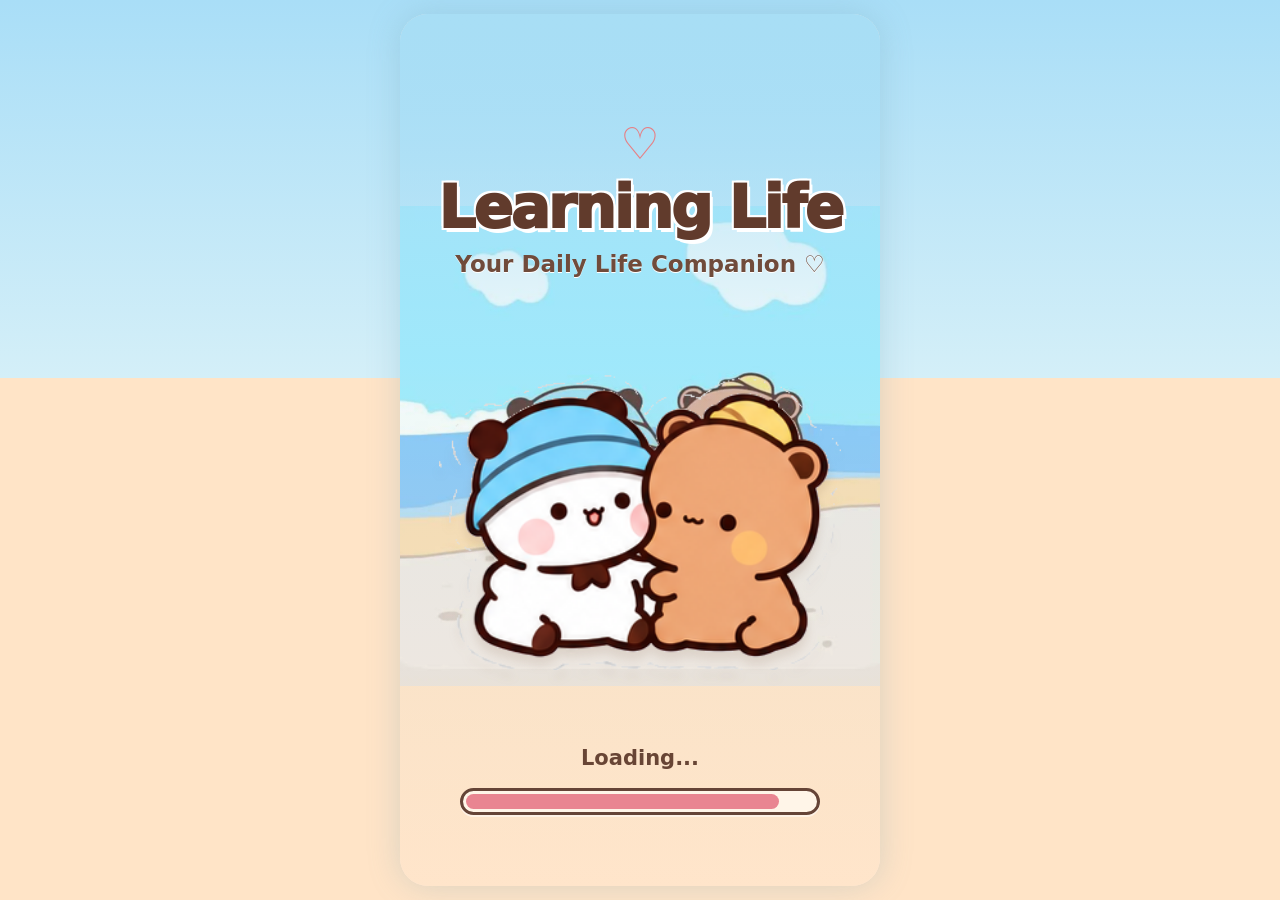
==== commit 952c0fc3: "Add files via upload" ====
--- a/index.html
+++ b/index.html
@@ -1,41 +1,65 @@
 <!doctype html>
 <html lang="en">
 <head>
-<meta charset="utf-8"><meta name="viewport" content="width=device-width,initial-scale=1,viewport-fit=cover">
-<meta name="theme-color" content="#a9def7"><meta name="description" content="Learning Life — your daily life companion">
-<title>Learning Life</title><link rel="stylesheet" href="styles.css">
+<meta charset="utf-8">
+<meta name="viewport" content="width=device-width,initial-scale=1,viewport-fit=cover">
+<meta name="theme-color" content="#a9def7">
+<meta name="description" content="Learning Life — your daily life companion">
+<title>Learning Life</title>
+<link rel="stylesheet" href="styles.css">
 </head>
 <body>
-<div class="app-shell">
-  <header class="top-banner">
-    <div class="status-row"><span id="clock">6:14 AM</span><span class="status-icons">● ◉ ▰</span></div>
-    <div class="brand-row"><h1>Learning Life <span>♡</span></h1><img class="sticker header-bears" src="assets/stickers/01_bubu_dudu_hug.png" alt="Bubu and Dudu"></div>
-    <div class="date-pill"><span>▣</span><span id="todayDate">Sat, Nov 28, 2026</span></div>
-    <img class="sticker starfish" src="assets/stickers/12_starfish_and_shell.png" alt="">
-    <img class="sticker beach-plants" src="assets/stickers/13_beach_plants_and_stones.png" alt="">
-  </header>
-  <main class="dashboard">
-    <section class="greeting"><div><h2 id="greeting">Good morning, Sky! <span>♡</span></h2><p>A little progress each day<br>adds up!</p></div><img class="sticker greeting-bears" src="assets/stickers/01_bubu_dudu_hug.png" alt="Bubu and Dudu together"></section>
-    <section class="video-card" aria-label="Bubu and Dudu cooking video"><video id="welcomeVideo" autoplay muted loop playsinline preload="auto" poster="assets/stickers/07_bears_cooking.png"><source src="assets/video/bubu-dudu-cooking.mp4" type="video/mp4"></video><button class="sound-toggle" id="soundToggle" aria-label="Turn sound on">♪</button></section>
-    <section class="stats-grid" aria-label="Daily overview">
-      <article class="stat-card tasks-stat"><div class="stat-icon">☑</div><div class="stat-label">Tasks</div><strong id="taskCount">0/2</strong></article>
-      <article class="stat-card schedule-stat"><div class="stat-icon">▦</div><div class="stat-label">Schedule</div><strong>2</strong></article>
-      <article class="stat-card goals-stat"><div class="stat-icon">◎</div><div class="stat-label">Goals</div><strong>1</strong></article>
-    </section>
-    <section class="tasks-card">
-      <div class="section-heading"><h3><span>♧</span> Today's Tasks</h3><button class="small-add" aria-label="Add task">+</button></div>
-      <label class="task-row"><input type="checkbox" class="task-check"><span>Finish report</span></label>
-      <label class="task-row"><input type="checkbox" class="task-check"><span>Buy groceries</span></label>
-    </section>
-    <section class="reminder-card"><div><h3>Today's reminder</h3><p>Take things one step at a time. You are making progress.</p></div><span>🌷</span></section>
-    <img class="sticker lower-decoration" src="assets/stickers/08_bears_sandcastle.png" alt="Bubu and Dudu building a sandcastle">
-  </main>
-  <nav class="bottom-nav" aria-label="Main navigation">
-    <button class="nav-item active"><span>⌂</span><b>Home</b></button>
-    <button class="nav-item"><span>▦</span><b>Calendar</b></button>
-    <button class="nav-item"><span>＄</span><b>Money</b></button>
-    <button class="nav-item"><span>▦</span><b>More</b></button>
-  </nav>
+<div class="app-frame">
+  <section id="loadingScreen" class="screen loading-screen" aria-label="Loading Learning Life">
+    <div class="loading-sky"></div>
+    <div class="loading-brand"><div class="heart">♡</div><h1>Learning Life</h1><p>Your Daily Life Companion ♡</p></div>
+    <div class="loading-character"><img src="assets/stickers/02_beach_hat_bears.png" alt="Bubu and Dudu at the beach"></div>
+    <div class="loading-bottom"><div class="loading-label">Loading...</div><div class="progress-track"><div id="progressFill" class="progress-fill"></div></div></div>
+  </section>
+
+  <section id="welcomeScreen" class="screen welcome-screen hidden" aria-label="Welcome">
+    <div class="welcome-sky"></div>
+    <img class="welcome-cloud cloud-one" src="assets/stickers/10_clouds.png" alt="">
+    <img class="welcome-cloud cloud-two" src="assets/stickers/10_clouds.png" alt="">
+    <div class="welcome-card-wrap">
+      <img class="welcome-bears" src="assets/stickers/01_bubu_dudu_hug.png" alt="Bubu and Dudu">
+      <form id="welcomeForm" class="welcome-card">
+        <h2>Hi there! <span>♡</span></h2>
+        <p>What should I call you?</p>
+        <label class="name-field"><span aria-hidden="true">♙</span><input id="nameInput" type="text" maxlength="28" autocomplete="given-name" placeholder="Enter your name" required></label>
+        <button class="continue-button" type="submit">Continue <span>♡</span></button>
+      </form>
+    </div>
+    <div class="welcome-seashells"><img src="assets/stickers/15_sand_shell_and_star.png" alt="Seashell and starfish"></div>
+  </section>
+
+  <section id="dashboardScreen" class="screen dashboard-screen hidden" aria-label="Learning Life dashboard">
+    <header class="top-banner">
+      <div class="status-row"><span id="clock">6:14 AM</span><span class="status-icons">● ◉ ▰</span></div>
+      <div class="brand-row"><h1>Learning Life <span>♡</span></h1><video class="sticker header-bears bear-animation" autoplay muted loop playsinline webkit-playsinline preload="auto" aria-label="Bubu and Dudu costume animation"><source src="assets/video/header-bears-animation.mp4" type="video/mp4"></video></div>
+      <div class="date-pill"><span>▣</span><span id="todayDate"></span></div>
+      <img class="sticker starfish" src="assets/stickers/12_starfish_and_shell.png" alt="">
+      <img class="sticker beach-plants" src="assets/stickers/13_beach_plants_and_stones.png" alt="">
+    </header>
+    <main class="dashboard">
+      <section class="greeting"><div><h2 id="greeting">Good morning! <span>♡</span></h2><p>A little progress each day<br>adds up!</p></div><video class="sticker greeting-bears bear-animation" autoplay muted loop playsinline webkit-playsinline preload="auto" aria-label="Bubu and Dudu hugging animation"><source src="assets/video/greeting-bears-animation.mp4" type="video/mp4"></video></section>
+      <section class="video-card" aria-label="Bubu and Dudu cooking video"><video id="welcomeVideo" autoplay muted loop playsinline webkit-playsinline preload="auto" poster="assets/stickers/07_bears_cooking.png"><source src="assets/video/bubu-dudu-cooking.mp4" type="video/mp4"></video><button class="sound-toggle" id="soundToggle" aria-label="Turn sound on">♪</button></section>
+      <section class="stats-grid" aria-label="Daily overview">
+        <article class="stat-card tasks-stat"><div class="stat-icon">☑</div><div class="stat-label">Tasks</div><strong id="taskCount">0/2</strong></article>
+        <article class="stat-card schedule-stat"><div class="stat-icon">▦</div><div class="stat-label">Schedule</div><strong>2</strong></article>
+        <article class="stat-card goals-stat"><div class="stat-icon">◎</div><div class="stat-label">Goals</div><strong>1</strong></article>
+      </section>
+      <section class="tasks-card">
+        <div class="section-heading"><h3><span>♧</span> Today's Tasks</h3><button class="small-add" type="button" aria-label="Add task">+</button></div>
+        <label class="task-row"><input type="checkbox" class="task-check"><span>Finish report</span></label>
+        <label class="task-row"><input type="checkbox" class="task-check"><span>Buy groceries</span></label>
+      </section>
+      <section class="reminder-card"><div><h3>Today's reminder</h3><p>Take things one step at a time. You are making progress.</p></div><span>🌷</span></section>
+      <img class="sticker lower-decoration" src="assets/stickers/08_bears_sandcastle.png" alt="Bubu and Dudu building a sandcastle">
+    </main>
+    <nav class="bottom-nav" aria-label="Main navigation"><button class="nav-item active" type="button"><span>⌂</span><b>Home</b></button><button class="nav-item" type="button"><span>▦</span><b>Calendar</b></button><button class="nav-item" type="button"><span>＄</span><b>Money</b></button><button class="nav-item" type="button"><span>▦</span><b>More</b></button></nav>
+  </section>
 </div>
 <script src="app.js"></script>
-</body></html>
+</body>
+</html>
--- a/styles.css
+++ b/styles.css
@@ -1,2 +1,10 @@
-*{box-sizing:border-box} :root{--brown:#55372c;--pink:#e9828b;--cream:#fff8ef;--sand:#ffe7cf;--line:#ead4c6;--sky:#a9def7}
-html,body{margin:0;min-height:100%;background:#a9def7;color:var(--brown);font-family:"Trebuchet MS",ui-rounded,system-ui,-apple-system,sans-serif}body{min-height:100dvh}.app-shell{position:relative;max-width:760px;min-height:100dvh;margin:auto;overflow:hidden;background:linear-gradient(180deg,#a9def7 0 19%,#ffe6ca 19% 38%,#ffefe4 38% 100%);padding-bottom:calc(84px + env(safe-area-inset-bottom))}.top-banner{height:205px;position:relative;padding:12px 22px 0;overflow:hidden;background:linear-gradient(180deg,#9ed8f5 0%,#c8ebfb 67%,#ffe5c5 68%,#ffe8d1 100%)}.status-row{height:27px;display:flex;justify-content:space-between;align-items:center;font-size:14px;font-weight:800;color:#382f2c}.status-icons{letter-spacing:4px}.brand-row{position:relative;z-index:2;display:flex;align-items:center;justify-content:space-between;margin-top:16px}.brand-row h1{margin:0;font-size:clamp(27px,6vw,40px);font-weight:1000;letter-spacing:-1.4px;color:#633f31;text-shadow:-3px -3px #fff8ed,3px -3px #fff8ed,-3px 3px #fff8ed,3px 3px #fff8ed,0 4px #fff8ed}.brand-row h1 span{color:#e67d8c}.sticker{position:absolute;object-fit:contain;pointer-events:none}.header-bears{width:150px;height:115px;right:-5px;top:40px;z-index:2}.date-pill{position:relative;z-index:3;display:inline-flex;gap:9px;align-items:center;margin-top:12px;padding:8px 14px;border-radius:20px;background:rgba(255,249,239,.92);font-weight:800;font-size:14px}.starfish{width:76px;left:15px;top:105px;transform:rotate(-13deg)}.beach-plants{width:82px;right:145px;top:127px}.dashboard{position:relative;padding:16px 20px 22px;background:linear-gradient(180deg,rgba(255,231,207,.9),#fff0e6 32%,#ffede6 100%);min-height:calc(100dvh - 290px)}.greeting{display:flex;align-items:center;justify-content:space-between;min-height:100px;position:relative}.greeting h2{font-size:clamp(22px,5vw,30px);margin:0 0 7px;font-weight:1000;letter-spacing:-.6px}.greeting h2 span{color:#e9828b}.greeting p{font-size:17px;line-height:1.35;margin:0;font-weight:650;color:#63483d}.greeting-bears{width:130px;height:115px;right:-8px;bottom:-15px}.video-card{position:relative;margin:16px 0 16px;border:3px solid rgba(255,255,255,.9);border-radius:25px;overflow:hidden;aspect-ratio:16/8.7;background:#f5d8bc;box-shadow:0 5px 14px #8a604022}.video-card video{display:block;width:100%;height:100%;object-fit:cover}.sound-toggle{position:absolute;right:12px;bottom:12px;border:0;border-radius:50%;width:38px;height:38px;background:#fffaf0e8;color:var(--brown);font-size:20px}.stats-grid{display:grid;grid-template-columns:repeat(3,1fr);gap:10px;margin:0 0 16px}.stat-card{border:2px solid #efd5d6;border-radius:20px;min-height:105px;display:flex;flex-direction:column;align-items:center;justify-content:center;box-shadow:0 3px 7px #865c4010}.tasks-stat{background:#ffe0e5}.schedule-stat{background:#f7e5f1}.goals-stat{background:#fff0c9}.stat-icon{font-size:26px;line-height:1.1}.stat-label{font-size:15px;font-weight:800;margin-top:3px}.stat-card strong{font-size:25px;line-height:1.15}.tasks-card,.reminder-card{background:rgba(255,252,246,.94);border:2px solid #efdbd0;border-radius:23px;padding:14px 16px;box-shadow:0 4px 12px #855c4010}.section-heading{display:flex;justify-content:space-between;align-items:center;margin-bottom:5px}.section-heading h3,.reminder-card h3{font-size:19px;margin:0;font-weight:1000}.section-heading h3 span{color:#b7796e}.small-add{border:0;border-radius:50%;width:30px;height:30px;background:#f9dce0;color:#a75d61;font-size:24px;line-height:1}.task-row{display:flex;align-items:center;gap:12px;min-height:43px;border-top:1px solid #f1e6df;font-size:17px;font-weight:700}.task-check{appearance:none;width:21px;height:21px;border:2px solid #9b7768;border-radius:6px;background:#fff;display:grid;place-content:center}.task-check:checked{background:#72bf83;border-color:#72bf83}.task-check:checked:after{content:'✓';font-size:15px;color:white;font-weight:900}.task-row:has(input:checked) span{text-decoration:line-through;opacity:.6}.reminder-card{margin-top:12px;display:flex;align-items:flex-start;justify-content:space-between;min-height:75px}.reminder-card p{font-size:13px;margin:5px 0 0;color:#8b7164}.reminder-card>span{font-size:22px}.lower-decoration{width:125px;right:12px;bottom:-30px;opacity:.95}.bottom-nav{position:fixed;z-index:10;bottom:0;left:50%;transform:translateX(-50%);width:min(760px,100%);height:calc(78px + env(safe-area-inset-bottom));padding:8px 8px calc(8px + env(safe-area-inset-bottom));display:grid;grid-template-columns:repeat(4,1fr);gap:5px;background:rgba(255,244,230,.96);border-top:1px solid #e8d4c5;backdrop-filter:blur(12px)}.nav-item{border:0;background:transparent;color:#493329;border-radius:18px;display:flex;flex-direction:column;align-items:center;justify-content:center;gap:1px;font-family:inherit}.nav-item span{font-size:29px;line-height:1.05;font-weight:800}.nav-item b{font-size:14px}.nav-item.active{background:#e9828b;color:#fffaf3}@media(min-width:600px){.app-shell{box-shadow:0 0 35px #4a78902b}.top-banner{height:230px;padding-left:32px;padding-right:32px}.dashboard{padding:20px 34px 35px}.header-bears{width:170px}.greeting-bears{width:150px}.video-card{aspect-ratio:16/7.5}.stats-grid{gap:16px}.stat-card{min-height:120px}.tasks-card,.reminder-card{padding:18px 22px}.task-row{min-height:50px}}
+:root{--sky:#a8dcf6;--sand:#ffe4c7;--cream:#fffaf0;--pink:#e77e83;--brown:#563326;--line:#e7cbb9;--softpink:#fbe0e5;--lav:#f1e4f1;--yellow:#fff0c7}
+*{box-sizing:border-box}html,body{margin:0;min-height:100%;font-family:ui-rounded,"Trebuchet MS",system-ui,sans-serif;color:var(--brown)}body{background:linear-gradient(180deg,#a9def7,#d4eff8 42%,#ffe4c7 42%,#ffe4c7);min-height:100svh}.app-frame{width:100%;max-width:480px;min-height:100svh;margin:0 auto;background:#ffead9;position:relative;overflow:hidden;box-shadow:0 0 32px #6d9fb044}.screen{position:relative;min-height:100svh;min-height:100dvh;overflow:hidden}.hidden{display:none!important}
+/* Loading */
+.loading-screen{display:flex;flex-direction:column;justify-content:space-between;text-align:center;background:linear-gradient(180deg,#a6dcf8 0%,#d7f0f8 40%,#ffe2c1 58%,#ffe5cb 100%);padding:clamp(24px,5vh,54px) 22px max(44px,env(safe-area-inset-bottom))}.loading-sky{position:absolute;inset:0;background-image:url('assets/bubu-dudu-beach.jpg');background-size:100% auto;background-position:center 49%;background-repeat:no-repeat;opacity:.92}.loading-screen:after{content:"";position:absolute;inset:0;background:linear-gradient(180deg,#a8def5 0%,#a8def522 40%,#ffe5c944 100%);pointer-events:none}.loading-brand,.loading-character,.loading-bottom{position:relative;z-index:1}.loading-brand{margin-top:7vh}.loading-brand h1{font-size:clamp(38px,10vw,58px);line-height:1.05;margin:12px 0 8px;color:#613b2c;font-weight:950;letter-spacing:-2px;text-shadow:3px 4px 0 #fff, -2px -2px 0 #fff,2px -2px 0 #fff,-2px 2px 0 #fff}.loading-brand p{font-size:clamp(16px,4.5vw,23px);font-weight:800;margin:12px 0;color:#704b3b;text-shadow:0 1px #fff}.heart{font-size:44px;color:#e77e83;line-height:1}.loading-character{height:36vh;display:flex;align-items:center;justify-content:center}.loading-character img{height:100%;max-width:92%;object-fit:contain;filter:drop-shadow(0 8px 4px #805c3922)}.loading-bottom{width:min(100%,360px);margin:0 auto 3vh}.loading-label{font-size:21px;font-weight:900;margin-bottom:18px;color:#684535}.progress-track{height:27px;border:3px solid #654437;border-radius:30px;background:#fff5e8;padding:3px;overflow:hidden;box-shadow:0 2px 0 #fff8}.progress-fill{height:100%;width:0;background:#e98591;border-radius:20px;transition:width .12s linear}
+/* Welcome */
+.welcome-screen{display:flex;align-items:center;justify-content:center;padding:28px 22px max(38px,env(safe-area-inset-bottom));background:linear-gradient(180deg,#a8dcf6 0%,#d8f0f8 39%,#86ccef 40%,#a6ddf5 57%,#ffe3c5 58%,#ffe8d7 100%)}.welcome-screen:before{content:"";position:absolute;inset:0;background-image:url('assets/bubu-dudu-beach.jpg');background-size:auto 100%;background-position:center;background-repeat:no-repeat;opacity:.28}.welcome-cloud{position:absolute;width:130px;opacity:.4}.cloud-one{top:7%;left:3%}.cloud-two{top:11%;right:0;transform:scale(.7)}.welcome-card-wrap{position:relative;width:min(100%,390px);margin-top:28px}.welcome-bears{position:relative;z-index:2;display:block;width:70%;height:130px;object-fit:contain;margin:0 auto -38px;filter:drop-shadow(0 3px 1px #77533b22)}.welcome-card{position:relative;z-index:1;background:#fff7e5;border:3px solid #d6b99e;border-radius:38px;padding:52px 22px 30px;text-align:center;box-shadow:0 8px 0 #cba98a33;outline:2px dashed #e7d4b9;outline-offset:-13px}.welcome-card h2{font-size:clamp(29px,7vw,36px);margin:0 0 8px;font-weight:950}.welcome-card h2 span{color:#e77e83}.welcome-card p{font-size:clamp(17px,4.4vw,22px);font-weight:800;margin:0 0 28px}.name-field{display:flex;align-items:center;gap:12px;background:#fffaf4;border:2px solid #e1cbbb;border-radius:22px;padding:0 16px;height:68px;text-align:left}.name-field span{font-size:30px;color:#b99a82}.name-field input{min-width:0;width:100%;border:0;outline:0;background:transparent;color:#563326;font:700 18px inherit;font-size:18px}.name-field input::placeholder{color:#b7a79b}.continue-button{display:block;width:min(88%,270px);height:62px;margin:27px auto 0;border:0;border-radius:40px;background:#df7c7e;color:white;font-size:22px;font-weight:900;box-shadow:0 4px 0 #b95e65;cursor:pointer}.continue-button span{margin-left:5px}.welcome-seashells{position:absolute;bottom:3%;right:8%;width:120px}.welcome-seashells img{width:100%;height:auto}
+/* Dashboard */
+.dashboard-screen{background:linear-gradient(180deg,#a9def7 0 20%,#ffe7d2 20% 100%);padding-bottom:84px}.top-banner{height:160px;padding:14px 22px 18px;position:relative;background:linear-gradient(180deg,#a9def7 0%,#c5eaf7 64%,#ffe3c3 65%,#ffe3c3 100%);overflow:hidden}.status-row{display:flex;justify-content:space-between;font-size:14px;font-weight:800;color:#4f3a30}.status-icons{letter-spacing:4px}.brand-row{display:flex;align-items:center;justify-content:space-between;margin-top:12px;position:relative;z-index:2}.brand-row h1{font-size:clamp(25px,6vw,32px);margin:0;font-weight:950;text-shadow:1px 2px #fff}.brand-row h1 span{color:#e77e83}.sticker{object-fit:contain}.header-bears{width:118px;height:90px;object-fit:contain}.date-pill{display:inline-flex;gap:8px;align-items:center;background:#fff9ed;border-radius:22px;padding:7px 12px;font-size:13px;font-weight:800;position:relative;z-index:2;margin-top:6px}.starfish{position:absolute;width:62px;left:8px;bottom:-9px}.beach-plants{position:absolute;width:68px;right:8px;bottom:-9px}.dashboard{padding:16px 20px 28px;background:linear-gradient(180deg,#ffe8d3 0%,#fff0e8 78%,#ffe5d0 100%);min-height:calc(100svh - 244px)}.greeting{display:flex;justify-content:space-between;align-items:center;min-height:88px;margin-bottom:10px;position:relative}.greeting h2{font-size:clamp(22px,5.4vw,28px);line-height:1.15;margin:0 0 7px;font-weight:950}.greeting h2 span{color:#e77e83}.greeting p{font-size:15px;line-height:1.35;margin:0;font-weight:600}.greeting-bears{width:122px;height:100px;object-fit:contain;flex:none}.video-card{height:clamp(155px,47vw,230px);border-radius:22px;overflow:hidden;position:relative;background:#e9c6a4;box-shadow:0 4px 12px #845b3922;margin:4px 0 12px}.video-card video{width:100%;height:100%;object-fit:cover;display:block}.sound-toggle{position:absolute;right:12px;bottom:12px;border:0;border-radius:50%;width:38px;height:38px;background:#fff9e9dd;color:#684535;font-size:22px}.stats-grid{display:grid;grid-template-columns:repeat(3,1fr);gap:9px;margin-bottom:12px}.stat-card{min-height:92px;border-radius:19px;border:1.5px solid #e9cfc4;display:flex;flex-direction:column;align-items:center;justify-content:center;box-shadow:0 2px 5px #754e2b10}.tasks-stat{background:#fbe0e5}.schedule-stat{background:#f1e4f1}.goals-stat{background:#fff0c7}.stat-icon{font-size:21px;line-height:1.1}.stat-label{font-size:13px;font-weight:700;margin-top:2px}.stat-card strong{font-size:22px;line-height:1.1}.tasks-card,.reminder-card{background:#fffaf4;border:1.5px solid #ead2c5;border-radius:20px;padding:12px 14px;margin-bottom:10px;box-shadow:0 3px 9px #835b3a0d}.section-heading{display:flex;align-items:center;justify-content:space-between;margin-bottom:4px}.section-heading h3,.reminder-card h3{font-size:17px;margin:0;font-weight:950}.small-add{width:28px;height:28px;border:0;border-radius:50%;background:#f7dce0;color:#a94e57;font-size:21px;line-height:1}.task-row{display:flex;align-items:center;gap:11px;padding:9px 2px;border-top:1px solid #f0e5dc;font-size:15px;font-weight:700}.task-check{width:19px;height:19px;accent-color:#69b77d}.task-check:checked+span{text-decoration:line-through;opacity:.6}.reminder-card{display:flex;justify-content:space-between;align-items:center;min-height:66px}.reminder-card p{font-size:12px;color:#8d7768;margin:5px 0 0}.reminder-card>span{font-size:22px}.lower-decoration{display:none}.bottom-nav{position:absolute;bottom:0;left:0;right:0;min-height:76px;padding:8px 8px max(8px,env(safe-area-inset-bottom));background:#fff4e6;border-top:1px solid #e8d1c0;display:grid;grid-template-columns:repeat(4,1fr);gap:5px}.nav-item{border:0;background:transparent;color:#563326;border-radius:16px;display:flex;flex-direction:column;align-items:center;justify-content:center;gap:2px;font:inherit}.nav-item span{font-size:25px;line-height:1}.nav-item b{font-size:13px}.nav-item.active{background:#e98289;color:white}
+@media(min-width:600px){body{padding:14px 0}.app-frame{border-radius:28px;min-height:calc(100svh - 28px)}.screen{min-height:calc(100svh - 28px)}.dashboard-screen{padding-bottom:84px}.dashboard{padding-left:24px;padding-right:24px}.top-banner{height:170px}.welcome-screen{min-height:calc(100svh - 28px)}.loading-screen{min-height:calc(100svh - 28px)}}
+@media(max-height:700px){.loading-brand{margin-top:1vh}.loading-character{height:29vh}.loading-bottom{margin-bottom:0}.welcome-card-wrap{margin-top:10px}.welcome-bears{height:105px}.welcome-card{padding-top:45px;padding-bottom:22px}.welcome-card p{margin-bottom:18px}.name-field{height:58px}.continue-button{height:54px;margin-top:20px}.top-banner{height:145px}.dashboard{padding-top:10px}.greeting{min-height:72px}.video-card{height:clamp(130px,32vh,190px)}}
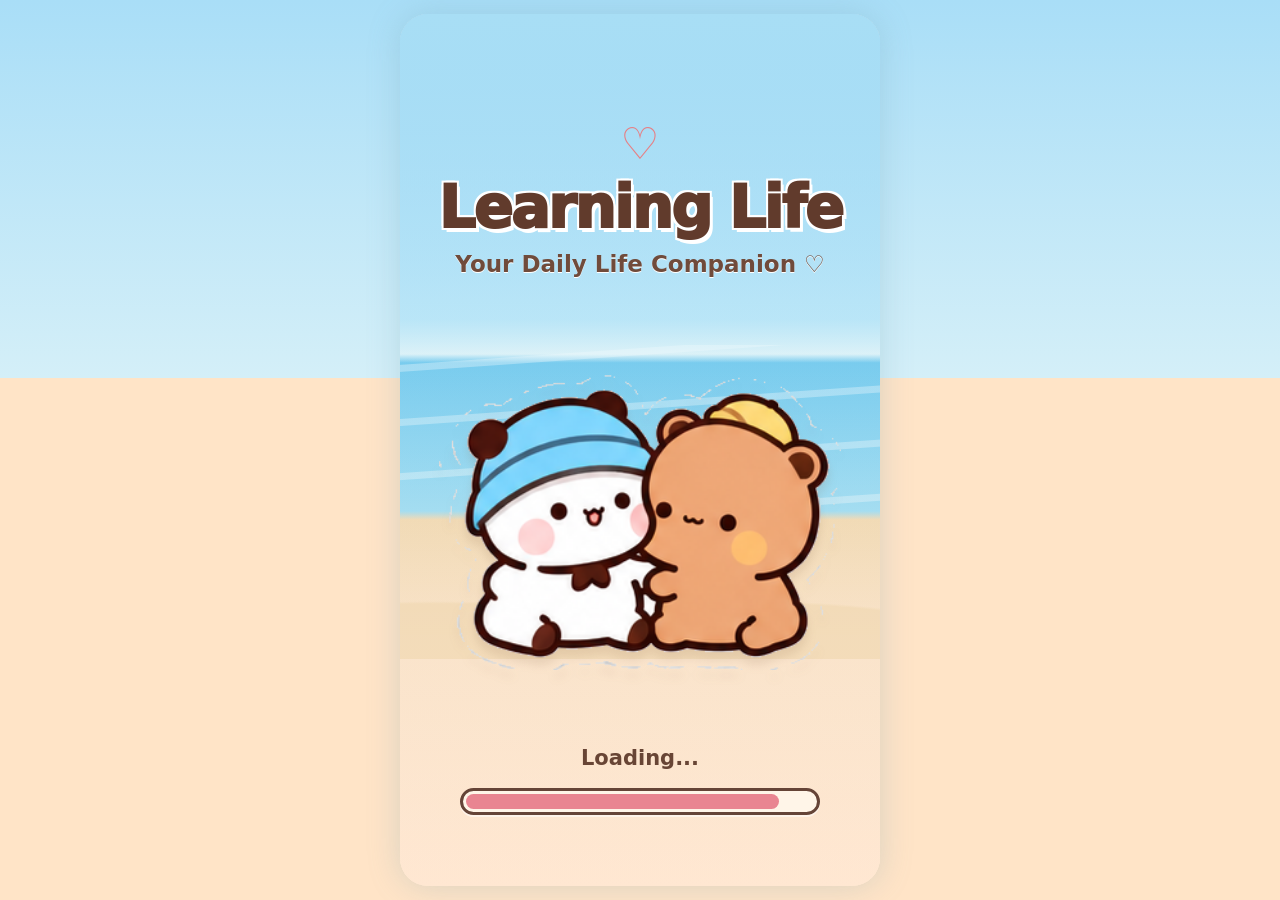
==== commit a24be73d: "Add files via upload" ====
--- a/index.html
+++ b/index.html
@@ -36,13 +36,13 @@
   <section id="dashboardScreen" class="screen dashboard-screen hidden" aria-label="Learning Life dashboard">
     <header class="top-banner">
       <div class="status-row"><span id="clock">6:14 AM</span><span class="status-icons">● ◉ ▰</span></div>
-      <div class="brand-row"><h1>Learning Life <span>♡</span></h1><video class="sticker header-bears bear-animation" autoplay muted loop playsinline webkit-playsinline preload="auto" aria-label="Bubu and Dudu costume animation"><source src="assets/video/header-bears-animation.mp4" type="video/mp4"></video></div>
+      <div class="brand-row"><h1>Learning Life <span>♡</span></h1><img class="sticker header-bears" src="assets/video/header-bears-transparent.webp" alt="Bubu and Dudu costume animation"></div>
       <div class="date-pill"><span>▣</span><span id="todayDate"></span></div>
       <img class="sticker starfish" src="assets/stickers/12_starfish_and_shell.png" alt="">
       <img class="sticker beach-plants" src="assets/stickers/13_beach_plants_and_stones.png" alt="">
     </header>
     <main class="dashboard">
-      <section class="greeting"><div><h2 id="greeting">Good morning! <span>♡</span></h2><p>A little progress each day<br>adds up!</p></div><video class="sticker greeting-bears bear-animation" autoplay muted loop playsinline webkit-playsinline preload="auto" aria-label="Bubu and Dudu hugging animation"><source src="assets/video/greeting-bears-animation.mp4" type="video/mp4"></video></section>
+      <section class="greeting"><div><h2 id="greeting">Good morning! <span>♡</span></h2><p>A little progress each day<br>adds up!</p></div><img class="sticker greeting-bears" src="assets/video/greeting-bears-transparent.webp" alt="Bubu and Dudu hugging animation"></section>
       <section class="video-card" aria-label="Bubu and Dudu cooking video"><video id="welcomeVideo" autoplay muted loop playsinline webkit-playsinline preload="auto" poster="assets/stickers/07_bears_cooking.png"><source src="assets/video/bubu-dudu-cooking.mp4" type="video/mp4"></video><button class="sound-toggle" id="soundToggle" aria-label="Turn sound on">♪</button></section>
       <section class="stats-grid" aria-label="Daily overview">
         <article class="stat-card tasks-stat"><div class="stat-icon">☑</div><div class="stat-label">Tasks</div><strong id="taskCount">0/2</strong></article>
@@ -57,7 +57,62 @@
       <section class="reminder-card"><div><h3>Today's reminder</h3><p>Take things one step at a time. You are making progress.</p></div><span>🌷</span></section>
       <img class="sticker lower-decoration" src="assets/stickers/08_bears_sandcastle.png" alt="Bubu and Dudu building a sandcastle">
     </main>
-    <nav class="bottom-nav" aria-label="Main navigation"><button class="nav-item active" type="button"><span>⌂</span><b>Home</b></button><button class="nav-item" type="button"><span>▦</span><b>Calendar</b></button><button class="nav-item" type="button"><span>＄</span><b>Money</b></button><button class="nav-item" type="button"><span>▦</span><b>More</b></button></nav>
+    <main id="moneyScreen" class="money-screen hidden" aria-label="Money Tracker">
+      <header class="money-header">
+        <div><h1>Money Tracker <span>♡</span></h1><p>Keep your money organized</p></div>
+        <img src="assets/stickers/01_bubu_dudu_hug.png" alt="Bubu and Dudu">
+      </header>
+      <div class="money-tabs" role="tablist" aria-label="Money sections">
+        <button class="money-tab active" data-tab="overview" type="button">Overview</button>
+        <button class="money-tab" data-tab="transactions" type="button">Transactions</button>
+        <button class="money-tab" data-tab="wallets" type="button">Wallets</button>
+      </div>
+      <section class="money-panel active" id="money-overview">
+        <div class="money-summary">
+          <article class="summary-tile income-tile"><span class="summary-icon">⬆</span><div><b>Income</b><strong id="incomeTotal">₱0.00</strong></div></article>
+          <article class="summary-tile expense-tile"><span class="summary-icon">⬇</span><div><b>Expenses</b><strong id="expenseTotal">₱0.00</strong></div></article>
+          <article class="summary-tile savings-tile"><span class="summary-icon">🐷</span><div><b>Savings</b><strong id="savingsTotal">₱0.00</strong></div></article>
+          <img class="money-mascot" src="assets/stickers/04_dudu_piggy_bank.png" alt="Dudu saving money">
+        </div>
+        <h2 class="money-section-title">Wallets</h2>
+        <div id="walletOverview" class="wallet-list"></div>
+        <div class="money-actions"><button class="money-action add-income" id="openIncome" type="button">＋ Add Income</button><button class="money-action add-expense" id="openExpense" type="button">＋ Add Expense</button></div>
+        <button class="transfer-link" id="openTransfer" type="button">⇄ Transfer between wallets</button>
+      </section>
+      <section class="money-panel hidden" id="money-transactions">
+        <div class="money-section-head"><h2>Transactions</h2><button class="round-add" id="transactionAdd" type="button">＋</button></div>
+        <div class="filter-row"><button class="filter-chip active" data-filter="all" type="button">All</button><button class="filter-chip" data-filter="income" type="button">Income</button><button class="filter-chip" data-filter="expense" type="button">Expenses</button><button class="filter-chip" data-filter="transfer" type="button">Transfers</button></div>
+        <div id="transactionList" class="transaction-list"></div>
+      </section>
+      <section class="money-panel hidden" id="money-wallets">
+        <div class="money-section-head"><h2>My Wallets</h2><button class="round-add" id="addWallet" type="button">＋</button></div>
+        <div id="walletManager" class="wallet-list"></div>
+        <p class="money-hint">Transfers only move money between wallets. They are not counted as income or expenses.</p>
+      </section>
+    </main>
+    <div id="moneyModal" class="money-modal hidden" role="dialog" aria-modal="true" aria-labelledby="moneyModalTitle">
+      <form id="moneyForm" class="money-dialog">
+        <button class="modal-close" id="closeMoneyModal" type="button" aria-label="Close">×</button>
+        <h2 id="moneyModalTitle">Add transaction</h2>
+        <label>Description<input id="moneyDescription" maxlength="60" required placeholder="e.g. Salary"></label>
+        <label>Amount (₱)<input id="moneyAmount" type="number" min="0.01" step="0.01" required placeholder="0.00"></label>
+        <label>Wallet<select id="moneyWallet" required></select></label>
+        <label>Date<input id="moneyDate" type="date" required></label>
+        <div class="dialog-actions"><button type="button" class="cancel-money" id="cancelMoney">Cancel</button><button type="submit" class="save-money">Save</button></div>
+      </form>
+    </div>
+    <div id="transferModal" class="money-modal hidden" role="dialog" aria-modal="true" aria-labelledby="transferTitle">
+      <form id="transferForm" class="money-dialog">
+        <button class="modal-close" id="closeTransferModal" type="button" aria-label="Close">×</button>
+        <h2 id="transferTitle">Transfer money</h2>
+        <label>From wallet<select id="fromWallet" required></select></label>
+        <label>To wallet<select id="toWallet" required></select></label>
+        <label>Amount (₱)<input id="transferAmount" type="number" min="0.01" step="0.01" required placeholder="0.00"></label>
+        <label>Date<input id="transferDate" type="date" required></label>
+        <div class="dialog-actions"><button type="button" class="cancel-money" id="cancelTransfer">Cancel</button><button type="submit" class="save-money">Transfer</button></div>
+      </form>
+    </div>
+    <nav class="bottom-nav" aria-label="Main navigation"><button class="nav-item active" data-page="home" type="button"><span>⌂</span><b>Home</b></button><button class="nav-item" data-page="calendar" type="button"><span>▦</span><b>Calendar</b></button><button class="nav-item" data-page="money" type="button"><span>＄</span><b>Money</b></button><button class="nav-item" data-page="more" type="button"><span>▦</span><b>More</b></button></nav>
   </section>
 </div>
 <script src="app.js"></script>
--- a/styles.css
+++ b/styles.css
@@ -1,10 +1,66 @@
 :root{--sky:#a8dcf6;--sand:#ffe4c7;--cream:#fffaf0;--pink:#e77e83;--brown:#563326;--line:#e7cbb9;--softpink:#fbe0e5;--lav:#f1e4f1;--yellow:#fff0c7}
 *{box-sizing:border-box}html,body{margin:0;min-height:100%;font-family:ui-rounded,"Trebuchet MS",system-ui,sans-serif;color:var(--brown)}body{background:linear-gradient(180deg,#a9def7,#d4eff8 42%,#ffe4c7 42%,#ffe4c7);min-height:100svh}.app-frame{width:100%;max-width:480px;min-height:100svh;margin:0 auto;background:#ffead9;position:relative;overflow:hidden;box-shadow:0 0 32px #6d9fb044}.screen{position:relative;min-height:100svh;min-height:100dvh;overflow:hidden}.hidden{display:none!important}
 /* Loading */
-.loading-screen{display:flex;flex-direction:column;justify-content:space-between;text-align:center;background:linear-gradient(180deg,#a6dcf8 0%,#d7f0f8 40%,#ffe2c1 58%,#ffe5cb 100%);padding:clamp(24px,5vh,54px) 22px max(44px,env(safe-area-inset-bottom))}.loading-sky{position:absolute;inset:0;background-image:url('assets/bubu-dudu-beach.jpg');background-size:100% auto;background-position:center 49%;background-repeat:no-repeat;opacity:.92}.loading-screen:after{content:"";position:absolute;inset:0;background:linear-gradient(180deg,#a8def5 0%,#a8def522 40%,#ffe5c944 100%);pointer-events:none}.loading-brand,.loading-character,.loading-bottom{position:relative;z-index:1}.loading-brand{margin-top:7vh}.loading-brand h1{font-size:clamp(38px,10vw,58px);line-height:1.05;margin:12px 0 8px;color:#613b2c;font-weight:950;letter-spacing:-2px;text-shadow:3px 4px 0 #fff, -2px -2px 0 #fff,2px -2px 0 #fff,-2px 2px 0 #fff}.loading-brand p{font-size:clamp(16px,4.5vw,23px);font-weight:800;margin:12px 0;color:#704b3b;text-shadow:0 1px #fff}.heart{font-size:44px;color:#e77e83;line-height:1}.loading-character{height:36vh;display:flex;align-items:center;justify-content:center}.loading-character img{height:100%;max-width:92%;object-fit:contain;filter:drop-shadow(0 8px 4px #805c3922)}.loading-bottom{width:min(100%,360px);margin:0 auto 3vh}.loading-label{font-size:21px;font-weight:900;margin-bottom:18px;color:#684535}.progress-track{height:27px;border:3px solid #654437;border-radius:30px;background:#fff5e8;padding:3px;overflow:hidden;box-shadow:0 2px 0 #fff8}.progress-fill{height:100%;width:0;background:#e98591;border-radius:20px;transition:width .12s linear}
+.loading-screen{display:flex;flex-direction:column;justify-content:space-between;text-align:center;background:linear-gradient(180deg,#a6dcf8 0%,#d7f0f8 40%,#ffe2c1 58%,#ffe5cb 100%);padding:clamp(24px,5vh,54px) 22px max(44px,env(safe-area-inset-bottom))}.loading-sky{position:absolute;inset:0;background:linear-gradient(180deg,#9ed7f7 0%,#bfe8f8 35%,#e5f5f8 39%,#72c9ed 40%,#9bdcf4 57%,#f8d9ad 58%,#ffe4c8 72%,#ffe8d5 100%);overflow:hidden}.loading-sky:before{content:"";position:absolute;left:-8%;right:-8%;top:38%;height:20%;background:repeating-linear-gradient(176deg,transparent 0 22px,#ffffff88 23px 29px,transparent 30px 54px);opacity:.65}.loading-sky:after{content:"";position:absolute;left:-10%;right:-10%;bottom:26%;height:10%;background:radial-gradient(ellipse at 15% 100%,#f6d8ad 0 45%,transparent 47%),radial-gradient(ellipse at 70% 100%,#f6d8ad 0 45%,transparent 47%);opacity:.8}.loading-screen:after{content:"";position:absolute;inset:0;background:linear-gradient(180deg,#a8def5 0%,#a8def522 40%,#ffe5c944 100%);pointer-events:none}.loading-brand,.loading-character,.loading-bottom{position:relative;z-index:1}.loading-brand{margin-top:7vh}.loading-brand h1{font-size:clamp(38px,10vw,58px);line-height:1.05;margin:12px 0 8px;color:#613b2c;font-weight:950;letter-spacing:-2px;text-shadow:3px 4px 0 #fff, -2px -2px 0 #fff,2px -2px 0 #fff,-2px 2px 0 #fff}.loading-brand p{font-size:clamp(16px,4.5vw,23px);font-weight:800;margin:12px 0;color:#704b3b;text-shadow:0 1px #fff}.heart{font-size:44px;color:#e77e83;line-height:1}.loading-character{height:36vh;display:flex;align-items:center;justify-content:center}.loading-character img{height:100%;max-width:92%;object-fit:contain;filter:drop-shadow(0 8px 4px #805c3922)}.loading-bottom{width:min(100%,360px);margin:0 auto 3vh}.loading-label{font-size:21px;font-weight:900;margin-bottom:18px;color:#684535}.progress-track{height:27px;border:3px solid #654437;border-radius:30px;background:#fff5e8;padding:3px;overflow:hidden;box-shadow:0 2px 0 #fff8}.progress-fill{height:100%;width:0;background:#e98591;border-radius:20px;transition:width .12s linear}
 /* Welcome */
 .welcome-screen{display:flex;align-items:center;justify-content:center;padding:28px 22px max(38px,env(safe-area-inset-bottom));background:linear-gradient(180deg,#a8dcf6 0%,#d8f0f8 39%,#86ccef 40%,#a6ddf5 57%,#ffe3c5 58%,#ffe8d7 100%)}.welcome-screen:before{content:"";position:absolute;inset:0;background-image:url('assets/bubu-dudu-beach.jpg');background-size:auto 100%;background-position:center;background-repeat:no-repeat;opacity:.28}.welcome-cloud{position:absolute;width:130px;opacity:.4}.cloud-one{top:7%;left:3%}.cloud-two{top:11%;right:0;transform:scale(.7)}.welcome-card-wrap{position:relative;width:min(100%,390px);margin-top:28px}.welcome-bears{position:relative;z-index:2;display:block;width:70%;height:130px;object-fit:contain;margin:0 auto -38px;filter:drop-shadow(0 3px 1px #77533b22)}.welcome-card{position:relative;z-index:1;background:#fff7e5;border:3px solid #d6b99e;border-radius:38px;padding:52px 22px 30px;text-align:center;box-shadow:0 8px 0 #cba98a33;outline:2px dashed #e7d4b9;outline-offset:-13px}.welcome-card h2{font-size:clamp(29px,7vw,36px);margin:0 0 8px;font-weight:950}.welcome-card h2 span{color:#e77e83}.welcome-card p{font-size:clamp(17px,4.4vw,22px);font-weight:800;margin:0 0 28px}.name-field{display:flex;align-items:center;gap:12px;background:#fffaf4;border:2px solid #e1cbbb;border-radius:22px;padding:0 16px;height:68px;text-align:left}.name-field span{font-size:30px;color:#b99a82}.name-field input{min-width:0;width:100%;border:0;outline:0;background:transparent;color:#563326;font:700 18px inherit;font-size:18px}.name-field input::placeholder{color:#b7a79b}.continue-button{display:block;width:min(88%,270px);height:62px;margin:27px auto 0;border:0;border-radius:40px;background:#df7c7e;color:white;font-size:22px;font-weight:900;box-shadow:0 4px 0 #b95e65;cursor:pointer}.continue-button span{margin-left:5px}.welcome-seashells{position:absolute;bottom:3%;right:8%;width:120px}.welcome-seashells img{width:100%;height:auto}
 /* Dashboard */
-.dashboard-screen{background:linear-gradient(180deg,#a9def7 0 20%,#ffe7d2 20% 100%);padding-bottom:84px}.top-banner{height:160px;padding:14px 22px 18px;position:relative;background:linear-gradient(180deg,#a9def7 0%,#c5eaf7 64%,#ffe3c3 65%,#ffe3c3 100%);overflow:hidden}.status-row{display:flex;justify-content:space-between;font-size:14px;font-weight:800;color:#4f3a30}.status-icons{letter-spacing:4px}.brand-row{display:flex;align-items:center;justify-content:space-between;margin-top:12px;position:relative;z-index:2}.brand-row h1{font-size:clamp(25px,6vw,32px);margin:0;font-weight:950;text-shadow:1px 2px #fff}.brand-row h1 span{color:#e77e83}.sticker{object-fit:contain}.header-bears{width:118px;height:90px;object-fit:contain}.date-pill{display:inline-flex;gap:8px;align-items:center;background:#fff9ed;border-radius:22px;padding:7px 12px;font-size:13px;font-weight:800;position:relative;z-index:2;margin-top:6px}.starfish{position:absolute;width:62px;left:8px;bottom:-9px}.beach-plants{position:absolute;width:68px;right:8px;bottom:-9px}.dashboard{padding:16px 20px 28px;background:linear-gradient(180deg,#ffe8d3 0%,#fff0e8 78%,#ffe5d0 100%);min-height:calc(100svh - 244px)}.greeting{display:flex;justify-content:space-between;align-items:center;min-height:88px;margin-bottom:10px;position:relative}.greeting h2{font-size:clamp(22px,5.4vw,28px);line-height:1.15;margin:0 0 7px;font-weight:950}.greeting h2 span{color:#e77e83}.greeting p{font-size:15px;line-height:1.35;margin:0;font-weight:600}.greeting-bears{width:122px;height:100px;object-fit:contain;flex:none}.video-card{height:clamp(155px,47vw,230px);border-radius:22px;overflow:hidden;position:relative;background:#e9c6a4;box-shadow:0 4px 12px #845b3922;margin:4px 0 12px}.video-card video{width:100%;height:100%;object-fit:cover;display:block}.sound-toggle{position:absolute;right:12px;bottom:12px;border:0;border-radius:50%;width:38px;height:38px;background:#fff9e9dd;color:#684535;font-size:22px}.stats-grid{display:grid;grid-template-columns:repeat(3,1fr);gap:9px;margin-bottom:12px}.stat-card{min-height:92px;border-radius:19px;border:1.5px solid #e9cfc4;display:flex;flex-direction:column;align-items:center;justify-content:center;box-shadow:0 2px 5px #754e2b10}.tasks-stat{background:#fbe0e5}.schedule-stat{background:#f1e4f1}.goals-stat{background:#fff0c7}.stat-icon{font-size:21px;line-height:1.1}.stat-label{font-size:13px;font-weight:700;margin-top:2px}.stat-card strong{font-size:22px;line-height:1.1}.tasks-card,.reminder-card{background:#fffaf4;border:1.5px solid #ead2c5;border-radius:20px;padding:12px 14px;margin-bottom:10px;box-shadow:0 3px 9px #835b3a0d}.section-heading{display:flex;align-items:center;justify-content:space-between;margin-bottom:4px}.section-heading h3,.reminder-card h3{font-size:17px;margin:0;font-weight:950}.small-add{width:28px;height:28px;border:0;border-radius:50%;background:#f7dce0;color:#a94e57;font-size:21px;line-height:1}.task-row{display:flex;align-items:center;gap:11px;padding:9px 2px;border-top:1px solid #f0e5dc;font-size:15px;font-weight:700}.task-check{width:19px;height:19px;accent-color:#69b77d}.task-check:checked+span{text-decoration:line-through;opacity:.6}.reminder-card{display:flex;justify-content:space-between;align-items:center;min-height:66px}.reminder-card p{font-size:12px;color:#8d7768;margin:5px 0 0}.reminder-card>span{font-size:22px}.lower-decoration{display:none}.bottom-nav{position:absolute;bottom:0;left:0;right:0;min-height:76px;padding:8px 8px max(8px,env(safe-area-inset-bottom));background:#fff4e6;border-top:1px solid #e8d1c0;display:grid;grid-template-columns:repeat(4,1fr);gap:5px}.nav-item{border:0;background:transparent;color:#563326;border-radius:16px;display:flex;flex-direction:column;align-items:center;justify-content:center;gap:2px;font:inherit}.nav-item span{font-size:25px;line-height:1}.nav-item b{font-size:13px}.nav-item.active{background:#e98289;color:white}
+.dashboard-screen{background:linear-gradient(180deg,#a9def7 0 20%,#ffe7d2 20% 100%);padding-bottom:84px}.top-banner{height:160px;padding:14px 22px 18px;position:relative;background:linear-gradient(180deg,#a9def7 0%,#c5eaf7 64%,#ffe3c3 65%,#ffe3c3 100%);overflow:hidden}.status-row{display:flex;justify-content:space-between;font-size:14px;font-weight:800;color:#4f3a30}.status-icons{letter-spacing:4px}.brand-row{display:flex;align-items:center;justify-content:space-between;margin-top:12px;position:relative;z-index:2}.brand-row h1{font-size:clamp(25px,6vw,32px);margin:0;font-weight:950;text-shadow:1px 2px #fff}.brand-row h1 span{color:#e77e83}.sticker{object-fit:contain}.header-bears{width:118px;height:90px;object-fit:contain;mix-blend-mode:multiply;background:transparent}.date-pill{display:inline-flex;gap:8px;align-items:center;background:#fff9ed;border-radius:22px;padding:7px 12px;font-size:13px;font-weight:800;position:relative;z-index:2;margin-top:6px}.starfish{position:absolute;width:62px;left:8px;bottom:-9px}.beach-plants{position:absolute;width:68px;right:8px;bottom:-9px}.dashboard{padding:16px 20px 28px;background:linear-gradient(180deg,#ffe8d3 0%,#fff0e8 78%,#ffe5d0 100%);min-height:calc(100svh - 244px)}.greeting{display:flex;justify-content:space-between;align-items:center;min-height:88px;margin-bottom:10px;position:relative}.greeting h2{font-size:clamp(22px,5.4vw,28px);line-height:1.15;margin:0 0 7px;font-weight:950}.greeting h2 span{color:#e77e83}.greeting p{font-size:15px;line-height:1.35;margin:0;font-weight:600}.greeting-bears{width:122px;height:100px;object-fit:contain;flex:none;mix-blend-mode:multiply;background:transparent}.video-card{height:clamp(155px,47vw,230px);border-radius:22px;overflow:hidden;position:relative;background:#e9c6a4;box-shadow:0 4px 12px #845b3922;margin:4px 0 12px}.video-card video{width:100%;height:100%;object-fit:cover;display:block}.sound-toggle{position:absolute;right:12px;bottom:12px;border:0;border-radius:50%;width:38px;height:38px;background:#fff9e9dd;color:#684535;font-size:22px}.stats-grid{display:grid;grid-template-columns:repeat(3,1fr);gap:9px;margin-bottom:12px}.stat-card{min-height:92px;border-radius:19px;border:1.5px solid #e9cfc4;display:flex;flex-direction:column;align-items:center;justify-content:center;box-shadow:0 2px 5px #754e2b10}.tasks-stat{background:#fbe0e5}.schedule-stat{background:#f1e4f1}.goals-stat{background:#fff0c7}.stat-icon{font-size:21px;line-height:1.1}.stat-label{font-size:13px;font-weight:700;margin-top:2px}.stat-card strong{font-size:22px;line-height:1.1}.tasks-card,.reminder-card{background:#fffaf4;border:1.5px solid #ead2c5;border-radius:20px;padding:12px 14px;margin-bottom:10px;box-shadow:0 3px 9px #835b3a0d}.section-heading{display:flex;align-items:center;justify-content:space-between;margin-bottom:4px}.section-heading h3,.reminder-card h3{font-size:17px;margin:0;font-weight:950}.small-add{width:28px;height:28px;border:0;border-radius:50%;background:#f7dce0;color:#a94e57;font-size:21px;line-height:1}.task-row{display:flex;align-items:center;gap:11px;padding:9px 2px;border-top:1px solid #f0e5dc;font-size:15px;font-weight:700}.task-check{width:19px;height:19px;accent-color:#69b77d}.task-check:checked+span{text-decoration:line-through;opacity:.6}.reminder-card{display:flex;justify-content:space-between;align-items:center;min-height:66px}.reminder-card p{font-size:12px;color:#8d7768;margin:5px 0 0}.reminder-card>span{font-size:22px}.lower-decoration{display:none}.bottom-nav{position:absolute;bottom:0;left:0;right:0;min-height:76px;padding:8px 8px max(8px,env(safe-area-inset-bottom));background:#fff4e6;border-top:1px solid #e8d1c0;display:grid;grid-template-columns:repeat(4,1fr);gap:5px}.nav-item{border:0;background:transparent;color:#563326;border-radius:16px;display:flex;flex-direction:column;align-items:center;justify-content:center;gap:2px;font:inherit}.nav-item span{font-size:25px;line-height:1}.nav-item b{font-size:13px}.nav-item.active{background:#e98289;color:white}
 @media(min-width:600px){body{padding:14px 0}.app-frame{border-radius:28px;min-height:calc(100svh - 28px)}.screen{min-height:calc(100svh - 28px)}.dashboard-screen{padding-bottom:84px}.dashboard{padding-left:24px;padding-right:24px}.top-banner{height:170px}.welcome-screen{min-height:calc(100svh - 28px)}.loading-screen{min-height:calc(100svh - 28px)}}
 @media(max-height:700px){.loading-brand{margin-top:1vh}.loading-character{height:29vh}.loading-bottom{margin-bottom:0}.welcome-card-wrap{margin-top:10px}.welcome-bears{height:105px}.welcome-card{padding-top:45px;padding-bottom:22px}.welcome-card p{margin-bottom:18px}.name-field{height:58px}.continue-button{height:54px;margin-top:20px}.top-banner{height:145px}.dashboard{padding-top:10px}.greeting{min-height:72px}.video-card{height:clamp(130px,32vh,190px)}}
+
+
+/* Money Tracker — beach pastel layout */
+.dashboard-screen.money-mode .top-banner,.dashboard-screen.money-mode>.dashboard{display:none}
+.dashboard-screen.money-mode{background:linear-gradient(180deg,#a8dcf6 0 19%,#ffe5cb 19% 100%);padding-bottom:82px}
+.money-screen{min-height:calc(100dvh - 78px);padding:18px 20px 28px;background:linear-gradient(180deg,#a8dcf6 0 145px,#ffeadf 145px,#fce8e7 100%);overflow-y:auto}
+.money-header{height:145px;display:flex;align-items:flex-start;justify-content:space-between;position:relative;margin:-18px -20px 14px;padding:22px 22px 0;overflow:hidden;background:linear-gradient(180deg,#a8dcf6,#d6eff8 76%,#ffe4c7 77%)}
+.money-header h1{font-size:clamp(25px,6vw,34px);margin:0;color:#613b2c;font-weight:950;text-shadow:0 2px #fff9}
+.money-header h1 span{color:#e77e83}.money-header p{margin:4px 0;color:#815b4d;font-size:13px}
+.money-header img{width:132px;height:110px;object-fit:contain;align-self:flex-end;margin-right:-6px}
+.money-tabs{display:grid;grid-template-columns:repeat(3,1fr);padding:5px;background:#fff8f2;border:2px solid #e7cbb9;border-radius:40px;margin:0 0 22px;gap:3px}
+.money-tab{border:0;background:transparent;color:#563326;border-radius:30px;padding:12px 4px;font-weight:800;font-size:clamp(13px,3.5vw,17px)}
+.money-tab.active{background:#e77e83;color:white;box-shadow:0 3px 8px #b95d5b33}
+.money-panel{display:block}.money-panel.hidden{display:none!important}
+.money-summary{position:relative;display:flex;flex-direction:column;gap:8px;padding:8px 0 18px}
+.summary-tile{width:64%;min-height:82px;border:2px solid #e7cbb9;border-radius:24px;padding:13px 14px;display:flex;align-items:center;gap:13px;box-shadow:0 3px 10px #855d4820}
+.summary-tile b{display:block;font-size:19px}.summary-tile strong{display:block;font-size:clamp(20px,5vw,27px);white-space:nowrap;color:#38251f}
+.summary-icon{font-size:40px;line-height:1}.income-tile{background:#fff9e9}.expense-tile{background:#fce5e7}.savings-tile{background:#fff0c9}
+.money-mascot{position:absolute;width:46%;height:310px;object-fit:contain;right:-8px;bottom:0;pointer-events:none}
+.money-section-title{font-size:25px;margin:8px 0 8px}
+.wallet-list{background:#fffaf5;border:2px solid #e7cbb9;border-radius:24px;padding:8px 15px;box-shadow:0 3px 12px #855d4815}
+.wallet-row{display:flex;align-items:center;gap:12px;padding:13px 2px;border-bottom:1px solid #ead8cf;min-width:0}
+.wallet-row:last-child{border-bottom:0}.wallet-emoji{font-size:28px;width:42px;text-align:center}
+.wallet-name{font-weight:800;font-size:18px;flex:1;min-width:0}.wallet-balance{font-size:18px;font-weight:900;white-space:nowrap}
+.money-actions{display:grid;grid-template-columns:1fr 1fr;gap:10px;margin:20px 0 10px}
+.money-action{border:2px solid #b8d8c4;border-radius:40px;padding:14px 7px;color:white;font-weight:850;font-size:clamp(14px,3.7vw,18px);box-shadow:0 3px 8px #7b4e3520}
+.add-income{background:#58b58a;border-color:#3c9a70}.add-expense{background:#e8756c;border-color:#c85d59}
+.transfer-link{display:block;margin:6px auto 16px;border:0;background:transparent;color:#8d5b4e;font-weight:750;padding:10px}
+.money-section-head{display:flex;justify-content:space-between;align-items:center;margin:4px 0 15px}.money-section-head h2{font-size:24px}
+.round-add{border:0;background:#e77e83;color:white;border-radius:50%;width:40px;height:40px;font-size:24px}
+.filter-row{display:flex;gap:7px;overflow-x:auto;padding-bottom:12px}
+.filter-chip{border:1px solid #e7cbb9;border-radius:30px;padding:8px 13px;background:#fff8f2;color:#68483d;white-space:nowrap;font-weight:700}
+.filter-chip.active{background:#e77e83;color:white;border-color:#e77e83}
+.transaction-list{background:#fffaf5;border:2px solid #e7cbb9;border-radius:22px;padding:8px 14px}
+.money-transaction{display:flex;align-items:center;gap:10px;padding:13px 0;border-bottom:1px solid #ead8cf}
+.money-transaction:last-child{border-bottom:0}.transaction-symbol{width:38px;height:38px;border-radius:50%;display:grid;place-items:center;background:#fbe0e5;font-size:20px}
+.transaction-info{flex:1;min-width:0}.transaction-info b{display:block;overflow:hidden;text-overflow:ellipsis;white-space:nowrap}.transaction-info small{color:#9a8176}
+.transaction-value{font-weight:900;white-space:nowrap}.transaction-value.income{color:#31966b}.transaction-value.expense{color:#d45f5b}
+.money-hint{font-size:13px;color:#896f64;line-height:1.5;padding:10px 4px}
+.money-modal{position:fixed;inset:0;z-index:30;background:#3a261e88;display:flex;align-items:center;justify-content:center;padding:18px}
+.money-modal.hidden{display:none!important}.money-dialog{position:relative;background:#fffaf4;border:2px solid #e7cbb9;border-radius:24px;padding:24px 20px 20px;width:min(420px,100%);max-height:90dvh;overflow:auto;box-shadow:0 18px 60px #38251f44}
+.money-dialog h2{font-size:23px;margin:0 32px 18px 0}.money-dialog label{display:block;font-weight:750;margin:12px 0;color:#68483d}
+.money-dialog input,.money-dialog select{display:block;width:100%;margin-top:6px;padding:12px;border:1px solid #dfc5b7;border-radius:12px;background:white;color:#563326;font:inherit}
+.modal-close{position:absolute;right:15px;top:12px;border:0;background:#fbe0e5;border-radius:50%;width:34px;height:34px;font-size:23px;color:#75483d}
+.dialog-actions{display:flex;justify-content:flex-end;gap:9px;margin-top:20px}.cancel-money,.save-money{border:0;border-radius:30px;padding:11px 18px;font-weight:800}.cancel-money{background:#f3e4dc;color:#68483d}.save-money{background:#e77e83;color:white}
+@media(min-width:600px){.money-screen{padding-left:28px;padding-right:28px}.money-header{margin-left:-28px;margin-right:-28px;padding-left:28px;padding-right:28px}.money-summary{max-width:560px}.money-mascot{right:8%;width:38%}}
+@media(max-width:360px){.money-screen{padding-left:14px;padding-right:14px}.money-header{margin-left:-14px;margin-right:-14px;padding-left:16px;padding-right:16px}.summary-tile{width:68%;padding:10px;gap:8px}.summary-icon{font-size:32px}.summary-tile b{font-size:16px}.money-mascot{width:42%}.wallet-name,.wallet-balance{font-size:16px}}
+
+/* Animated bear MP4s have a baked white canvas; multiply blending visually removes it on the pastel backgrounds. */
+.bear-animation{mix-blend-mode:multiply;background:transparent}
+
+/* Transparent bear animations and smaller, fully visible cooking video. */
+.header-bears,.greeting-bears{mix-blend-mode:normal;background:transparent;object-fit:contain;}
+.video-card{width:80%;height:auto;aspect-ratio:1/1;margin:8px auto 14px;}
+.video-card video{width:100%;height:100%;object-fit:contain;background:transparent;}
+@media(max-height:700px){.video-card{width:80%;height:auto;aspect-ratio:1/1;}}
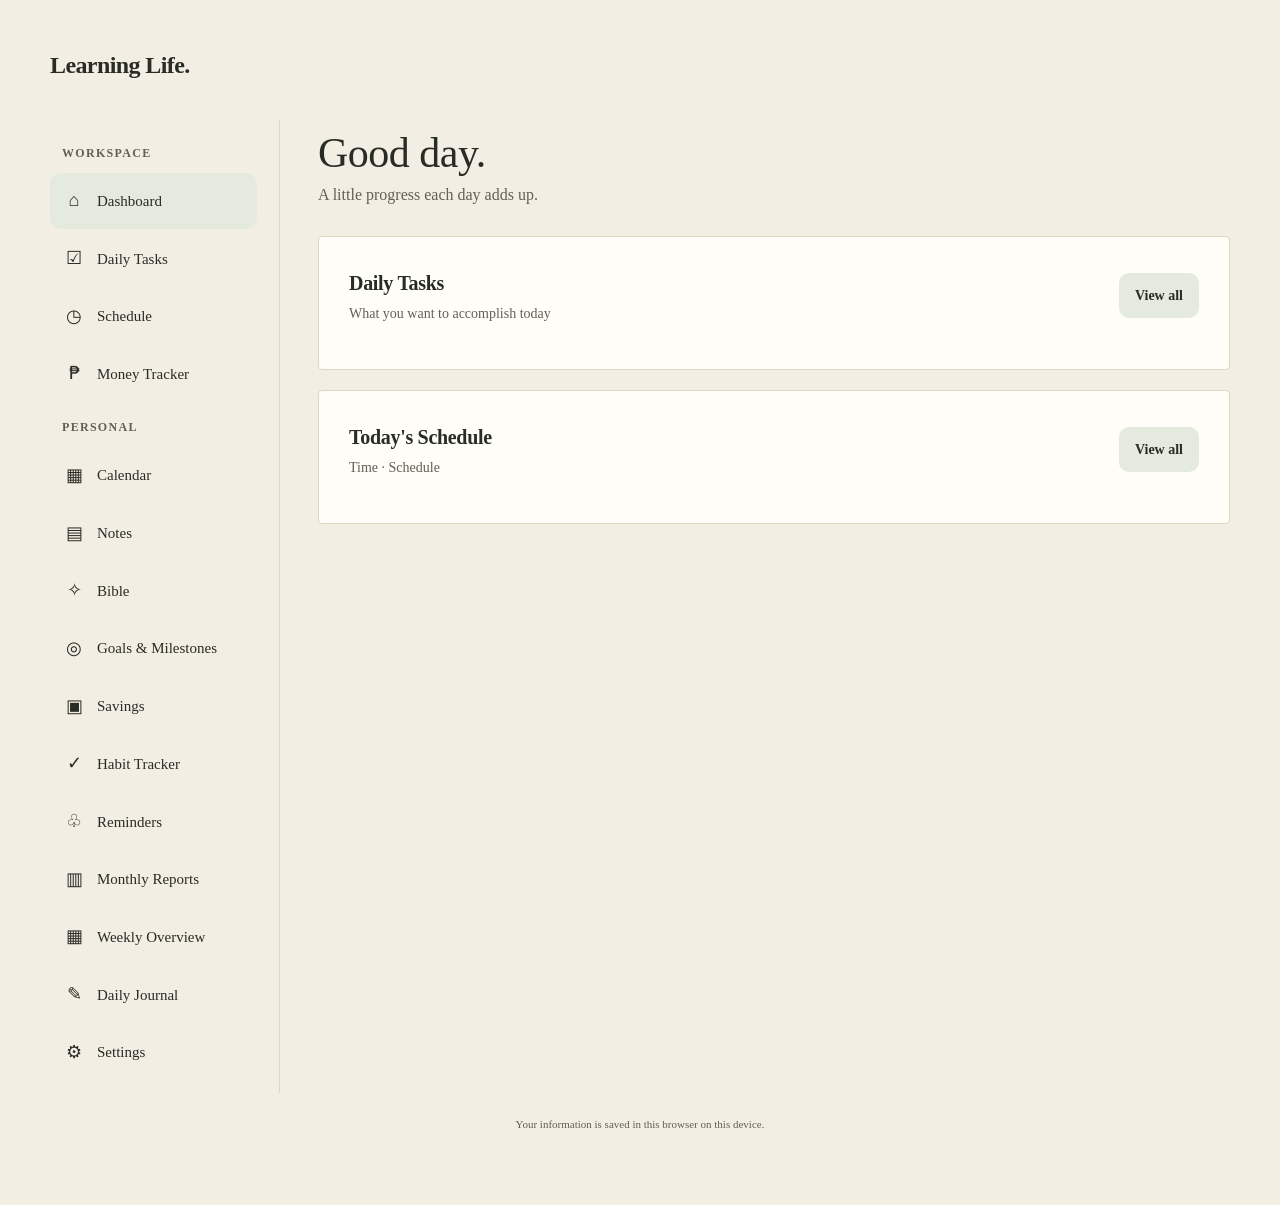
==== commit dc1c01e3: "Add files via upload" ====
--- a/index.html
+++ b/index.html
@@ -1,120 +1,923 @@
-<!doctype html>
+<!DOCTYPE html>
 <html lang="en">
 <head>
-<meta charset="utf-8">
-<meta name="viewport" content="width=device-width,initial-scale=1,viewport-fit=cover">
-<meta name="theme-color" content="#a9def7">
-<meta name="description" content="Learning Life — your daily life companion">
-<title>Learning Life</title>
-<link rel="stylesheet" href="styles.css">
+<meta charset="UTF-8">
+<meta name="viewport" content="width=device-width, initial-scale=1.0">
+<meta name="theme-color" content="#f7f7f5">
+<title>Learning Life — Personal Planner</title>
+<style>
+:root{--bg:#f7f7f5;--panel:#fff;--ink:#242522;--muted:#85877f;--line:#e9e9e4;--accent:#64745f;--accent2:#e9eee6;--danger:#b65d54;--shadow:0 8px 30px rgba(30,35,25,.045)}
+*{box-sizing:border-box}body{margin:0;background:var(--bg);color:var(--ink);font:15px/1.5 Inter,system-ui,-apple-system,Segoe UI,sans-serif}
+button,input,textarea,select{font:inherit}button{cursor:pointer}
+.app{max-width:1100px;margin:auto;padding:28px 22px 60px}
+header{display:flex;justify-content:space-between;align-items:center;margin-bottom:28px}
+.brand{font-size:20px;font-weight:750;letter-spacing:-.6px}.brand span{color:var(--accent)}
+.today{color:var(--muted);font-size:13px}
+.layout{display:grid;grid-template-columns:220px 1fr;gap:24px}
+nav{background:var(--panel);border:1px solid var(--line);border-radius:18px;padding:12px;height:max-content;position:sticky;top:18px}
+.navlabel{font-size:10px;color:var(--muted);letter-spacing:1.3px;font-weight:700;padding:12px 10px 7px}
+.navbtn{display:flex;align-items:center;gap:11px;width:100%;border:0;background:transparent;padding:11px 12px;border-radius:11px;text-align:left;color:#66695f;margin:2px 0}
+.navbtn.active,.navbtn:hover{background:var(--accent2);color:#344333}.ico{width:20px;text-align:center}
+main{min-width:0}.welcome{margin:4px 0 22px}.welcome h1{font-size:30px;letter-spacing:-1.1px;margin:0 0 4px}.welcome p{margin:0;color:var(--muted)}
+.stats{display:grid;grid-template-columns:repeat(3,1fr);gap:14px;margin-bottom:18px}
+.card,.panel{background:var(--panel);border:1px solid var(--line);border-radius:17px;box-shadow:var(--shadow)}
+.stat{padding:17px 18px}.stat small{color:var(--muted)}.stat strong{display:block;font-size:24px;margin-top:6px;letter-spacing:-.6px}
+.panel{padding:20px;margin-bottom:16px}.panelhead{display:flex;align-items:center;justify-content:space-between;gap:12px;margin-bottom:15px}
+h2{font-size:17px;margin:0;letter-spacing:-.3px}.sub{color:var(--muted);font-size:12px;margin-top:3px}
+.btn{border:0;background:var(--accent);color:white;border-radius:10px;padding:9px 13px;font-size:13px;font-weight:650}
+.btn.secondary{background:var(--accent2);color:#40513d}.btn.ghost{background:transparent;color:var(--muted);padding:7px}
+.rowitem{display:flex;align-items:center;gap:12px;padding:12px 0;border-top:1px solid var(--line)}
+.rowitem:first-child{border-top:0}.rowitem .grow{flex:1;min-width:0}.rowitem strong{font-weight:600}.rowitem small{display:block;color:var(--muted);font-size:12px}
+.time{font-variant-numeric:tabular-nums;color:var(--accent);font-size:13px;min-width:76px}
+.check{width:18px;height:18px;accent-color:var(--accent)}
+.done{text-decoration:line-through;color:#a4a69f}
+.empty{padding:22px 10px;text-align:center;color:var(--muted);font-size:13px}
+.field{width:100%;padding:11px 12px;border:1px solid var(--line);border-radius:10px;background:white;outline:none;color:var(--ink)}
+.field:focus{border-color:#9aa892}.formrow{display:flex;gap:9px;margin:12px 0}.formrow>*{min-width:0}
+.formrow .field{flex:1}
+.listtools{display:flex;gap:8px;flex-wrap:wrap}
+.pill{background:var(--accent2);color:#52634d;border-radius:30px;padding:5px 10px;font-size:12px}
+.moneygrid{display:grid;grid-template-columns:repeat(3,1fr);gap:12px;margin:14px 0}
+.moneybox{background:#fafbf9;border:1px solid var(--line);border-radius:12px;padding:13px}.moneybox small{color:var(--muted)}.moneybox b{display:block;font-size:19px;margin-top:5px}
+.positive{color:var(--accent)}.negative{color:var(--danger)}
+.section{display:none}.section.active{display:block}
+.note{min-height:110px;resize:vertical}
+.transaction{display:flex;justify-content:space-between;gap:12px;padding:11px 0;border-top:1px solid var(--line)}
+.transaction small{display:block;color:var(--muted)}
+.modalback{position:fixed;inset:0;background:#17191466;display:none;align-items:center;justify-content:center;padding:18px;z-index:5}
+.modalback.show{display:flex}.modal{width:min(440px,100%);background:white;border-radius:18px;padding:22px;box-shadow:0 20px 70px #0002}
+.modal h2{margin-bottom:14px}.modal .field{margin:6px 0 10px}.actions{display:flex;justify-content:flex-end;gap:8px;margin-top:10px}
+footer{text-align:center;color:var(--muted);font-size:11px;margin-top:22px}
+@media(max-width:720px){.app{padding:19px 14px 40px}.layout{grid-template-columns:1fr;gap:14px}nav{position:static;display:flex;overflow-x:auto;gap:4px;padding:8px}.navlabel{display:none}.navbtn{white-space:nowrap;width:auto;padding:9px 11px}.stats{gap:8px}.stat{padding:13px}.stat strong{font-size:18px}.welcome h1{font-size:26px}.panel{padding:16px}}
+@media(max-width:420px){.stats{grid-template-columns:1fr 1fr}.stats .stat:last-child{grid-column:span 2}.moneygrid{grid-template-columns:1fr 1fr}.moneybox:last-child{grid-column:span 2}}
+
+/* Night mode */
+.headeractions{display:flex;align-items:center;gap:14px}
+.theme-toggle{border:1px solid var(--line);background:var(--panel);color:var(--ink);border-radius:10px;padding:8px 11px;font-size:12px;font-weight:650;white-space:nowrap}
+body.dark{--bg:#171a17;--panel:#222722;--ink:#edf0e9;--muted:#a1aa9d;--line:#353d35;--accent:#9aaf91;--accent2:#303b30;--danger:#e28b80;--shadow:0 8px 30px rgba(0,0,0,.18)}
+body.dark .navbtn{color:#c0c8bc}
+body.dark .navbtn.active,body.dark .navbtn:hover{background:var(--accent2);color:#e5eee0}
+body.dark .field{background:#1b211c;color:var(--ink);border-color:var(--line)}
+body.dark .moneybox{background:#1d241e;border-color:var(--line)}
+body.dark .modal{background:var(--panel);color:var(--ink)}
+body.dark .btn.secondary,body.dark .pill{background:var(--accent2);color:#dce8d6}
+body.dark .done{color:#788176}
+
+@media(max-width:720px){.headeractions{gap:8px;flex-wrap:wrap;justify-content:flex-end}.today{font-size:11px}}
+
+/* Six selectable visual styles. Layout and planner data stay unchanged. */
+.theme-grid{display:grid;grid-template-columns:repeat(3,minmax(0,1fr));gap:10px;margin-top:16px}
+.theme-choice{border:1px solid var(--line);background:var(--panel);color:var(--ink);border-radius:13px;padding:13px;text-align:left;display:flex;flex-direction:column;gap:6px;min-width:0}
+.theme-choice strong{font-size:13px}.theme-choice small{font-size:11px;color:var(--muted)}.theme-choice.selected{outline:2px solid var(--accent);border-color:var(--accent);background:var(--accent2)}
+.swatches{display:flex;gap:5px;margin-bottom:4px}.swatches i{width:17px;height:17px;border-radius:50%;display:block;border:1px solid #0001}
+.theme-choice[data-design="zen"] .swatches i:nth-child(1){background:#f4eee3}.theme-choice[data-design="zen"] .swatches i:nth-child(2){background:#d8c6ad}.theme-choice[data-design="zen"] .swatches i:nth-child(3){background:#87947b}.theme-choice[data-design="zen"] .swatches i:nth-child(4){background:#3d4439}
+.theme-choice[data-design="luxury"] .swatches i:nth-child(1){background:#211811}.theme-choice[data-design="luxury"] .swatches i:nth-child(2){background:#755337}.theme-choice[data-design="luxury"] .swatches i:nth-child(3){background:#e9dfd0}.theme-choice[data-design="luxury"] .swatches i:nth-child(4){background:#c99c55}
+.theme-choice[data-design="linear"] .swatches i:nth-child(1){background:#171a2b}.theme-choice[data-design="linear"] .swatches i:nth-child(2){background:#39366e}.theme-choice[data-design="linear"] .swatches i:nth-child(3){background:#9278ed}.theme-choice[data-design="linear"] .swatches i:nth-child(4){background:#c7b9ff}
+.theme-choice[data-design="notion"] .swatches i:nth-child(1){background:#fff}.theme-choice[data-design="notion"] .swatches i:nth-child(2){background:#e8e8e6}.theme-choice[data-design="notion"] .swatches i:nth-child(3){background:#aaa}.theme-choice[data-design="notion"] .swatches i:nth-child(4){background:#444}
+.theme-choice[data-design="glass"] .swatches i:nth-child(1){background:#b8c8ed}.theme-choice[data-design="glass"] .swatches i:nth-child(2){background:#a9a1e9}.theme-choice[data-design="glass"] .swatches i:nth-child(3){background:#edc3df}.theme-choice[data-design="glass"] .swatches i:nth-child(4){background:#f7f4ff}
+.theme-choice[data-design="cozy"] .swatches i:nth-child(1){background:#f8e9df}.theme-choice[data-design="cozy"] .swatches i:nth-child(2){background:#e9c5dc}.theme-choice[data-design="cozy"] .swatches i:nth-child(3){background:#c5b2e0}.theme-choice[data-design="cozy"] .swatches i:nth-child(4){background:#8d79ae}
+.mode-row{display:flex;align-items:center;justify-content:space-between;gap:14px;border-top:1px solid var(--line);margin-top:18px;padding-top:16px}.mode-row .sub{margin:2px 0 0}
+body[data-design="zen"]{--bg:#f4eee3;--panel:#fffaf2;--ink:#302d27;--muted:#81796d;--line:#e6dac9;--accent:#71816a;--accent2:#e9e4d8;--shadow:0 8px 28px rgba(77,62,43,.06)}
+body[data-design="luxury"]{--bg:#211811;--panel:#302319;--ink:#f4eadb;--muted:#b8a58f;--line:#51402f;--accent:#c99c55;--accent2:#493626;--shadow:0 10px 28px rgba(0,0,0,.2)}
+body[data-design="linear"]{--bg:#171a2b;--panel:#22263d;--ink:#f0efff;--muted:#aaaac5;--line:#373b5a;--accent:#9a80ff;--accent2:#343052;--shadow:0 8px 28px rgba(0,0,0,.18)}
+body[data-design="notion"]{--bg:#f7f7f5;--panel:#fff;--ink:#242424;--muted:#777;--line:#e8e8e5;--accent:#444;--accent2:#ededeb;--shadow:0 5px 20px rgba(0,0,0,.035)}
+body[data-design="glass"]{--bg:#e9eafb;--panel:rgba(255,255,255,.78);--ink:#292b45;--muted:#777b9c;--line:rgba(255,255,255,.85);--accent:#7775c8;--accent2:rgba(164,163,225,.22);--shadow:0 10px 30px rgba(82,83,150,.12)}
+body[data-design="cozy"]{--bg:#fbf0eb;--panel:#fff9f6;--ink:#403347;--muted:#927f91;--line:#f0dedf;--accent:#9678b5;--accent2:#eee3f4;--shadow:0 8px 26px rgba(116,83,112,.07)}
+body.dark[data-design="zen"]{--bg:#24251f;--panel:#303129;--ink:#f0eadf;--muted:#b8ae9e;--line:#4a493e;--accent:#a8b69b;--accent2:#3d4439}
+body.dark[data-design="notion"]{--bg:#191919;--panel:#242424;--ink:#f2f2f2;--muted:#aaa;--line:#3c3c3c;--accent:#ddd;--accent2:#383838}
+body.dark[data-design="glass"]{--bg:#202239;--panel:rgba(47,49,82,.88);--ink:#f3f2ff;--muted:#b8b8d8;--line:#55577d;--accent:#b2a8ff;--accent2:#39385f}
+body.dark[data-design="cozy"]{--bg:#28212d;--panel:#382e40;--ink:#f8eef8;--muted:#c2aec4;--line:#59485e;--accent:#d1a9df;--accent2:#4a3a54}
+body.dark[data-design="luxury"] .field,body.dark[data-design="linear"] .field{background:#211b23;color:var(--ink);border-color:var(--line)}
+body[data-design="glass"] .panel,body[data-design="glass"] .card,body[data-design="glass"] nav{backdrop-filter:blur(14px)}
+body:not(.dark)[data-design="luxury"] .field{background:#f7efe4}body:not(.dark)[data-design="linear"] .field{background:#2a2e49;color:#f0efff;border-color:#414568}
+@media(max-width:720px){.theme-grid{grid-template-columns:repeat(2,minmax(0,1fr))}.mode-row{align-items:flex-start;flex-direction:column}.mode-row .field{max-width:none!important;width:100%}}
+
+
+/* Working Life v27: stronger contrast and six distinct visual treatments */
+.navbtn{color:var(--ink)}
+.navbtn.active,.navbtn:hover{background:var(--accent2);color:var(--ink)}
+body.dark .navbtn,body.dark .navbtn.active,body.dark .navbtn:hover{color:var(--ink)}
+.sub,.today,.navlabel,.rowitem small,.transaction small,.stat small,.moneybox small{color:var(--muted)}
+.btn.secondary,.pill{background:var(--accent2);color:var(--ink)}
+.field{color:var(--ink);border-color:var(--line)}
+.empty{color:var(--muted)}
+/* Zen: spacious, natural and soft */
+body[data-design="zen"] nav{border-radius:24px;padding:16px}
+body[data-design="zen"] .card,body[data-design="zen"] .panel{border-radius:22px}
+body[data-design="zen"] .welcome h1{font-family:Georgia,serif;font-weight:500;letter-spacing:-.5px}
+/* Luxury: editorial typography and refined edges */
+body[data-design="luxury"] .welcome h1,body[data-design="luxury"] h2{font-family:Georgia,"Times New Roman",serif;letter-spacing:.1px}
+body[data-design="luxury"] .panel,body[data-design="luxury"] .card{border-radius:7px;border-top:2px solid var(--accent)}
+body[data-design="luxury"] nav{border-radius:7px}
+/* Linear: compact, crisp and modern */
+body[data-design="linear"] .layout{grid-template-columns:190px 1fr;gap:18px}
+body[data-design="linear"] nav{border-radius:12px;padding:8px}
+body[data-design="linear"] .navbtn{border-radius:7px;padding:9px 10px}
+body[data-design="linear"] .panel,body[data-design="linear"] .card{border-radius:11px}
+body[data-design="linear"] .panel{padding:17px}
+/* Notion: minimal, flat workspace */
+body[data-design="notion"] nav{border-radius:8px;background:transparent;border-color:transparent}
+body[data-design="notion"] .navbtn{border-radius:6px;padding:8px 10px}
+body[data-design="notion"] .panel,body[data-design="notion"] .card{border-radius:8px;box-shadow:none}
+body[data-design="notion"] .panel{border-left:3px solid var(--line)}
+/* Glass: translucent layers and soft depth */
+body[data-design="glass"]{background-image:radial-gradient(circle at 15% 10%,rgba(255,255,255,.8),transparent 34%),linear-gradient(135deg,#e9eafb,#dfe6f7 55%,#f5e7f2)}
+body[data-design="glass"] .panel,body[data-design="glass"] .card,body[data-design="glass"] nav{backdrop-filter:blur(16px);border-radius:22px;box-shadow:0 12px 32px rgba(82,83,150,.14)}
+body[data-design="glass"] .btn{box-shadow:0 4px 12px rgba(104,101,189,.18)}
+/* Cozy: rounded, warm and friendly */
+body[data-design="cozy"] .panel,body[data-design="cozy"] .card,body[data-design="cozy"] nav{border-radius:24px}
+body[data-design="cozy"] .btn,body[data-design="cozy"] .pill{border-radius:999px}
+body[data-design="cozy"] .welcome h1{font-weight:750;letter-spacing:-.7px}
+/* Improve contrast in every theme */
+body[data-design="zen"]{--muted:#6f685d}
+body[data-design="luxury"]{--muted:#d0bda7;--ink:#fff4e6;--line:#65503b}
+body[data-design="linear"]{--muted:#c1c0df;--ink:#f4f2ff;--line:#45496b}
+body[data-design="notion"]{--muted:#666;--line:#deded9}
+body[data-design="glass"]{--muted:#5f6385;--ink:#292b45}
+body[data-design="cozy"]{--muted:#756477;--line:#e8d5d9}
+body.dark[data-design="zen"],body.dark[data-design="luxury"],body.dark[data-design="linear"],body.dark[data-design="notion"],body.dark[data-design="glass"],body.dark[data-design="cozy"]{--muted:#d0c7bb}
+body:not(.dark)[data-design="luxury"] .field{background:#f7efe4;color:#302319}
+body:not(.dark)[data-design="linear"] .field{background:#2a2e49;color:#f0efff;border-color:#555a80}
+#changeProfileName{display:none!important}
+@media(max-width:720px){.layout{grid-template-columns:1fr}}
+
+
+/* Working Life v28 — real visual treatments + accessible reading sizes */
+body{font-size:16px;line-height:1.65}
+.app{max-width:1360px;padding:34px 30px 72px}
+header{margin-bottom:34px}.brand{font-size:24px}.today{font-size:14px}
+.layout{grid-template-columns:250px minmax(0,1fr);gap:30px}
+nav{padding:15px;border-radius:20px}
+.navlabel{font-size:12px;padding:14px 12px 8px}
+.navbtn{font-size:15px;padding:13px 14px;gap:13px;color:var(--ink)}
+.ico{font-size:18px}
+.welcome{margin:8px 0 28px}.welcome h1{font-size:36px;line-height:1.2}.welcome p{font-size:16px}
+h2{font-size:20px}.sub{font-size:14px;line-height:1.5}
+.stat{padding:22px}.stat small,.moneybox small{font-size:14px}.stat strong{font-size:28px}
+.panel{padding:25px;margin-bottom:20px}.card,.panel{border-radius:18px}
+.btn{font-size:15px;padding:11px 16px}.btn.secondary,.pill{font-size:14px}
+.rowitem{padding:15px 0}.rowitem strong{font-size:16px}.rowitem small,.transaction small{font-size:14px}
+.field{font-size:16px;padding:13px 14px;min-height:48px}.empty{font-size:15px}
+.moneybox{padding:17px}.moneybox b{font-size:22px}
+.theme-choice{padding:16px}.theme-choice strong{font-size:15px}.theme-choice small{font-size:13px}
+#calendarGrid button{font-size:15px!important;min-height:42px}
+/* Japanese Zen — airy, natural, editorial calm */
+body[data-design="zen"]{font-family:Georgia,"Noto Serif",serif;--bg:#f3eee4;--panel:#fffdf8;--ink:#292c25;--muted:#625f55;--line:#ded5c5;--accent:#65765d;--accent2:#e5eadf}
+body[data-design="zen"] .app{max-width:1240px;padding-top:46px}
+body[data-design="zen"] .layout{grid-template-columns:230px minmax(0,1fr);gap:38px}
+body[data-design="zen"] nav{background:transparent;border:0;border-right:1px solid var(--line);border-radius:0;box-shadow:none;padding:10px 22px 10px 0}
+body[data-design="zen"] .panel{box-shadow:none;border-radius:4px;padding:30px}
+body[data-design="zen"] .stats{gap:22px}body[data-design="zen"] .stat{border:0;border-bottom:2px solid var(--accent);border-radius:0;background:transparent}
+body[data-design="zen"] .welcome h1{font-weight:400;font-size:42px}
+/* Luxury Editorial — dark, magazine-like hierarchy and gold details */
+body[data-design="luxury"]{font-family:Georgia,"Times New Roman",serif;--bg:#17120f;--panel:#241b16;--ink:#fff5e9;--muted:#d2bda8;--line:#604b39;--accent:#d4a85e;--accent2:#493426}
+body[data-design="luxury"] .app{max-width:1440px}
+body[data-design="luxury"] header{border-bottom:1px solid var(--line);padding-bottom:22px}
+body[data-design="luxury"] .brand{font-family:Georgia,serif;font-size:29px;letter-spacing:1px}
+body[data-design="luxury"] .welcome h1{font-size:44px;font-weight:400}
+body[data-design="luxury"] .panel,body[data-design="luxury"] .card{border-radius:3px;box-shadow:0 14px 36px #0004}
+body[data-design="luxury"] .panel{border-top:2px solid var(--accent);padding:28px}
+body[data-design="luxury"] nav{border-radius:3px;background:#201711}
+body[data-design="luxury"] .navbtn{font-family:system-ui,sans-serif;letter-spacing:.2px}
+body[data-design="luxury"] .field{background:#fff9f0;color:#261b13;border-color:#8a6a49}
+body[data-design="luxury"] .sub,body[data-design="luxury"] .today{color:#e1cdb8}
+/* Linear Inspired — dense product workspace, crisp rail and structured cards */
+body[data-design="linear"]{font-family:Inter,system-ui,sans-serif;--bg:#101321;--panel:#191e31;--ink:#f5f5ff;--muted:#c3c6df;--line:#343b59;--accent:#a99aff;--accent2:#2b2b4c}
+body[data-design="linear"] .app{max-width:1500px;padding:24px 26px 56px}
+body[data-design="linear"] .layout{grid-template-columns:205px minmax(0,1fr);gap:22px}
+body[data-design="linear"] nav{border-radius:12px;background:#171b2c;padding:10px}
+body[data-design="linear"] .navbtn{border-radius:8px;padding:10px 12px}
+body[data-design="linear"] .welcome{padding:10px 0 18px;border-bottom:1px solid var(--line)}
+body[data-design="linear"] .welcome h1{font-size:30px}
+body[data-design="linear"] .stats{gap:12px}
+body[data-design="linear"] .card,body[data-design="linear"] .panel{border-radius:12px;box-shadow:0 5px 18px #0002}
+body[data-design="linear"] .panel{padding:20px}
+body[data-design="linear"] .field{background:#222943;color:#fff;border-color:#4a5275}
+body[data-design="linear"] .btn{border-radius:8px}
+/* Notion Inspired — paper-like page, restrained sidebar and flat blocks */
+body[data-design="notion"]{font-family:system-ui,-apple-system,"Segoe UI",sans-serif;--bg:#fff;--panel:#fff;--ink:#252525;--muted:#555;--line:#e4e4e1;--accent:#555;--accent2:#f0f0ed;--shadow:none}
+body[data-design="notion"] .app{max-width:1180px;padding-top:38px}
+body[data-design="notion"] .layout{grid-template-columns:220px minmax(0,900px);gap:42px}
+body[data-design="notion"] nav{background:#fafaf8;border:0;border-right:1px solid #e5e5e1;border-radius:0;box-shadow:none;padding:10px 18px 10px 0}
+body[data-design="notion"] .navbtn{padding:9px 12px;border-radius:6px}
+body[data-design="notion"] .welcome h1{font-size:38px;font-weight:650}
+body[data-design="notion"] .panel,body[data-design="notion"] .card{border:0;border-radius:0;box-shadow:none;background:transparent}
+body[data-design="notion"] .panel{border-top:1px solid var(--line);padding:22px 4px}
+body[data-design="notion"] .stat{background:#f7f7f5;border-radius:8px;padding:18px}
+body[data-design="notion"] .field{background:#fff;color:#222;border-color:#d8d8d4}
+/* Glassmorphism — layered translucent surfaces and soft floating depth */
+body[data-design="glass"]{font-family:Inter,system-ui,sans-serif;--bg:#dfe6f6;--panel:#ffffffb8;--ink:#242746;--muted:#555d83;--line:#ffffffd9;--accent:#6665bd;--accent2:#d7d9f5;--shadow:0 18px 45px #555b9830;background:radial-gradient(circle at 10% 5%,#fff 0,transparent 34%),linear-gradient(130deg,#dce8fa,#e9dcf4 55%,#d8e9ee)}
+body[data-design="glass"] .app{max-width:1450px}
+body[data-design="glass"] nav,body[data-design="glass"] .panel,body[data-design="glass"] .card{background:#ffffffa8;border:1px solid #ffffffd9;backdrop-filter:blur(22px);box-shadow:0 16px 40px #58619a24;border-radius:24px}
+body[data-design="glass"] nav{padding:16px}
+body[data-design="glass"] .panel{padding:26px}
+body[data-design="glass"] .welcome h1{font-size:38px;color:#252746}
+body[data-design="glass"] .field{background:#ffffffd9;color:#252746;border-color:#c7cbed}
+body[data-design="glass"] .navbtn{color:#303454}
+/* Cozy Pastel — warm scrapbook feel, generous rounded cards */
+body[data-design="cozy"]{font-family:"Trebuchet MS",system-ui,sans-serif;--bg:#fbf0e9;--panel:#fffaf7;--ink:#403044;--muted:#655568;--line:#ecd9df;--accent:#8b68a7;--accent2:#f0e2f2;--shadow:0 10px 28px #9e78951c}
+body[data-design="cozy"] .app{max-width:1320px;padding-top:30px}
+body[data-design="cozy"] .brand{font-size:27px}
+body[data-design="cozy"] .welcome h1{font-size:39px}
+body[data-design="cozy"] nav{border-radius:28px;background:#fff8f5;padding:16px}
+body[data-design="cozy"] .panel,body[data-design="cozy"] .card{border-radius:26px;border:1px solid #f0dfe6;box-shadow:0 10px 26px #a17c9418}
+body[data-design="cozy"] .panel{padding:25px}
+body[data-design="cozy"] .stat{background:#fff8f5}
+body[data-design="cozy"] .btn{border-radius:999px}
+body[data-design="cozy"] .field{background:#fff;color:#403044;border-color:#e4cfdc;border-radius:14px}
+/* Dark mode readability and smaller-screen layout */
+body.dark{--muted:#d0d3ce}
+body.dark[data-design="luxury"]{--bg:#17120f;--panel:#241b16;--ink:#fff5e9;--muted:#e0cdb8;--line:#604b39}
+body.dark[data-design="linear"]{--muted:#d2d4eb}
+body.dark[data-design="notion"]{--bg:#191919;--panel:#242424;--ink:#f4f4f4;--muted:#c6c6c6;--line:#454545}
+body.dark[data-design="glass"]{--bg:#20243d;--panel:#353957d9;--ink:#f7f6ff;--muted:#deddf4;--line:#666b9b;background:linear-gradient(135deg,#20243d,#34304c)}
+body.dark[data-design="cozy"]{--bg:#28212d;--panel:#382e40;--ink:#fff5ff;--muted:#e0cfe2;--line:#604e67}
+@media(max-width:900px){.app{padding:22px 18px 48px}.layout{grid-template-columns:1fr;gap:16px}nav{position:static;display:flex;overflow-x:auto;gap:5px;white-space:nowrap}.navlabel{display:none}.navbtn{width:auto;flex:0 0 auto}.welcome h1{font-size:30px}body[data-design="zen"] .layout,body[data-design="notion"] .layout,body[data-design="linear"] .layout{grid-template-columns:1fr}}
+@media(max-width:520px){body{font-size:15px}.app{padding:16px 12px 36px}.panel{padding:17px}.welcome h1{font-size:28px}.stats{grid-template-columns:1fr 1fr}.stats .stat:last-child{grid-column:span 2}.formrow{flex-wrap:wrap}.formrow>*{flex:1 1 100%}.theme-grid{grid-template-columns:1fr 1fr}}
+
+
+/* Theme 7 media belongs only to Bubu & Dudu; the original six themes stay unchanged. */
+.bubu-video-card{display:none}
+body[data-design="bubu"] .bubu-video-card{display:block}
+
+/* Bubu & Dudu Beach — Theme 7 only */
+body[data-design="bubu"]{--bg:#fff4ef;--panel:#fffdfb;--ink:#594653;--muted:#927d8c;--line:#f3dce2;--accent:#e88f9d;--accent2:#ffe5e8;--shadow:0 12px 32px rgba(194,132,154,.13);font-family:"Trebuchet MS",system-ui,sans-serif;background:linear-gradient(145deg,#fff4ef,#fcebf1 48%,#eaf8ff)}
+body[data-design="bubu"] .app{max-width:1420px;padding:28px 26px 64px}
+body[data-design="bubu"] header,body[data-design="bubu"] nav{background:#fffdfb;border:1px solid #f5dce4;border-radius:24px;box-shadow:var(--shadow)}
+body[data-design="bubu"] header{padding:14px 20px}
+body[data-design="bubu"] .brand{font-size:27px;color:#d87991}
+body[data-design="bubu"] .brand:after{content:" 🐻"}
+body[data-design="bubu"] .layout{grid-template-columns:235px minmax(0,1fr);gap:22px}
+body[data-design="bubu"] nav{padding:14px}
+body[data-design="bubu"] .navlabel{color:#c18b9d}
+body[data-design="bubu"] .navbtn{color:#806879;border-radius:15px;padding:12px}
+body[data-design="bubu"] .navbtn.active,body[data-design="bubu"] .navbtn:hover{background:#ffe5e8;color:#b85f7b}
+body[data-design="bubu"] .welcome{padding:22px 24px;margin:4px 0 18px;border-radius:26px;background:linear-gradient(115deg,#ffe4e8,#fff2e9 55%,#e7f6ff);border:1px solid #f6dce5}
+body[data-design="bubu"] .welcome h1{font-size:36px;color:#b96883}
+body[data-design="bubu"] .panel,body[data-design="bubu"] .card{border:1px solid #f3dce2;border-radius:23px;box-shadow:var(--shadow);background:#fffdfbf2}
+body[data-design="bubu"] .panel{padding:23px}
+body[data-design="bubu"] h2{color:#a9637c}
+body[data-design="bubu"] .btn{background:#e88f9d;border-radius:14px}
+body[data-design="bubu"] .btn.secondary,body[data-design="bubu"] .pill{background:#e8f5fc;color:#648ba1}
+body[data-design="bubu"] .field{background:#fffafb;color:#594653;border:1px solid #f0d8e1;border-radius:14px}
+body[data-design="bubu"] .moneybox{background:#fff4f5;border:1px solid #f4dfe5;border-radius:17px}
+body[data-design="bubu"] .time{color:#d47f98}
+body[data-design="bubu"] .bubu-video-card{overflow:hidden;padding:12px}
+body[data-design="bubu"] .bubu-video-card video{display:block;width:100%;max-height:270px;object-fit:cover;border-radius:17px;background:#eaf7ff}
+body[data-design="bubu"] .bubu-video-caption{padding:8px 5px 2px;color:#b96883;font-weight:700}
+body.dark[data-design="bubu"]{--bg:#29232d;--panel:#382f3b;--ink:#fff0f5;--muted:#e0c4d0;--line:#5b4657;--accent:#f0a2b1;--accent2:#4c3b50;background:linear-gradient(145deg,#29232d,#3b3446 55%,#283d4b)}
+body.dark[data-design="bubu"] header,body.dark[data-design="bubu"] nav,body.dark[data-design="bubu"] .panel,body.dark[data-design="bubu"] .card{background:#382f3b;border-color:#5b4657}
+body.dark[data-design="bubu"] .welcome{background:linear-gradient(115deg,#533d50,#55434a 55%,#344c59)}
+body.dark[data-design="bubu"] .welcome h1,body.dark[data-design="bubu"] h2{color:#ffd1df}
+body.dark[data-design="bubu"] .field{background:#302936;color:#fff0f5;border-color:#665064}
+body.dark[data-design="bubu"] .moneybox{background:#342b39;border-color:#5b4657}
+@media(max-width:900px){body[data-design="bubu"] .layout{grid-template-columns:1fr}body[data-design="bubu"] nav{position:static;display:flex;overflow-x:auto;white-space:nowrap}body[data-design="bubu"] .navbtn{flex:0 0 auto}}
+@media(max-width:520px){body[data-design="bubu"] .app{padding:12px 10px 34px}body[data-design="bubu"] .welcome{padding:18px}body[data-design="bubu"] .welcome h1{font-size:29px}body[data-design="bubu"] .panel{padding:16px}}
+
+
+/* Theme 7 only: custom Tasks, Notes and Goals layouts */
+body[data-design="bubu"] .bubu-tabs{display:flex;gap:10px;overflow-x:auto;padding:4px 0 16px;margin-bottom:8px}
+body[data-design="bubu"] .bubu-tab{flex:0 0 auto;border:2px solid #efd7d7;background:#fff9f4;color:#5b4039;border-radius:999px;padding:10px 22px;font-weight:800;min-width:92px}
+body[data-design="bubu"] .bubu-tab.active{background:#e98587;border-color:#e98587;color:white}
+body[data-design="bubu"] .bubu-task-list{display:grid;gap:10px}
+body[data-design="bubu"] .bubu-task-item{display:flex;align-items:center;gap:14px;padding:18px 20px;background:#fffdf9;border:1px solid #f1e2d8;border-radius:24px;box-shadow:0 5px 15px rgba(120,78,60,.06)}
+body[data-design="bubu"] .bubu-task-item .check{width:30px;height:30px;flex:0 0 30px;accent-color:#df8889}
+body[data-design="bubu"] .bubu-task-item .grow{font-size:20px;font-weight:800}
+body[data-design="bubu"] .bubu-task-item .bubu-due{margin-left:auto;border-radius:999px;padding:8px 16px;background:#f58b7c;color:#6c352d;font-weight:800;white-space:nowrap}
+body[data-design="bubu"] .bubu-task-item .bubu-due.upcoming{background:#d9efff;color:#547b9b}
+body[data-design="bubu"] .bubu-task-item.is-done .grow{text-decoration:line-through;opacity:.55}
+body[data-design="bubu"] .bubu-task-add{margin-top:14px}
+body[data-design="bubu"] .bubu-bottom-art{display:flex;justify-content:space-between;align-items:end;min-height:130px;padding:16px 22px;font-size:54px}
+body[data-design="bubu"] .bubu-note-grid{display:grid;grid-template-columns:repeat(2,minmax(0,1fr));gap:14px}
+body[data-design="bubu"] .bubu-note-card{min-height:190px;text-align:left;padding:18px;border:2px solid #e9d9b7;border-radius:24px;background:#fffbea;color:#4f382f;box-shadow:0 5px 12px rgba(120,78,60,.06);white-space:pre-wrap}
+body[data-design="bubu"] .bubu-note-card strong{display:block;font-size:19px;margin-bottom:10px}
+body[data-design="bubu"] .bubu-note-card small{display:block;color:#8b7469;margin-top:12px}
+body[data-design="bubu"] .bubu-note-editor{margin-top:16px}
+body[data-design="bubu"] .bubu-note-editor textarea{min-height:120px}
+body[data-design="bubu"] .bubu-goals-heading{display:flex;align-items:center;gap:16px;margin-bottom:14px}
+body[data-design="bubu"] .bubu-target{font-size:48px}
+body[data-design="bubu"] .bubu-goals-heading h2{font-size:24px;margin:0}
+body[data-design="bubu"] .bubu-goals-heading .sub{font-size:16px}
+body[data-design="bubu"] .bubu-progress{height:16px;background:#f6e2e5;border-radius:999px;overflow:hidden;margin:10px 0 22px}
+body[data-design="bubu"] .bubu-progress span{display:block;height:100%;width:0;background:#64c982;border-radius:999px;transition:width .2s}
+body[data-design="bubu"] .bubu-goal-item{display:flex;align-items:center;gap:14px;padding:13px 14px;margin:10px 0;border-radius:22px;background:#fde7eb;border:1px solid #f5d5dd}
+body[data-design="bubu"] .bubu-goal-item .check{width:30px;height:30px;flex:0 0 30px}
+body[data-design="bubu"] .bubu-goal-item strong{font-size:20px}
+body[data-design="bubu"] .bubu-goal-item.is-done{background:#e8f5e7}
+body[data-design="bubu"] .bubu-goal-item.is-done strong{text-decoration:line-through;opacity:.65}
+body[data-design="bubu"] .bubu-goal-form{margin-top:18px}
+@media(max-width:520px){body[data-design="bubu"] .bubu-tabs{gap:7px}body[data-design="bubu"] .bubu-tab{padding:9px 15px;min-width:78px}body[data-design="bubu"] .bubu-task-item{padding:15px 13px;gap:10px}body[data-design="bubu"] .bubu-task-item .grow{font-size:16px}body[data-design="bubu"] .bubu-task-item .bubu-due{padding:7px 11px;font-size:12px}body[data-design="bubu"] .bubu-note-grid{gap:9px}body[data-design="bubu"] .bubu-note-card{min-height:155px;padding:13px}body[data-design="bubu"] .bubu-note-card strong{font-size:16px}body[data-design="bubu"] .bubu-goal-item strong{font-size:17px}}
+
+</style>
+<link rel="stylesheet" href="redesign.css">
+<link rel="stylesheet" href="redesign-v30.css">
+
+<style id="bubu-theme-direct-layout-fix">
+/* Theme 7: direct structural layout rules, loaded from index.html itself */
+body[data-design="bubu"] {
+  --bg:#fff7f2 !important;
+  --panel:#fffdfb !important;
+  --ink:#57434a !important;
+  --muted:#987e86 !important;
+  --line:#f3dfe3 !important;
+  --accent:#dc8da0 !important;
+  --accent2:#ffe9ed !important;
+  background:linear-gradient(180deg,#e5f6fb 0,#fff7f2 340px,#fffaf7 100%) !important;
+  color:#57434a !important;
+  font-family:"Trebuchet MS",system-ui,sans-serif !important;
+}
+body[data-design="bubu"] .app {
+  width:min(1440px,100%) !important;
+  max-width:1440px !important;
+  margin:0 auto !important;
+  padding:20px clamp(12px,3vw,36px) 60px !important;
+}
+body[data-design="bubu"] header {
+  display:flex !important;
+  justify-content:space-between !important;
+  align-items:center !important;
+  padding:13px 20px !important;
+  margin:0 0 16px !important;
+  border:1px solid #f0dce1 !important;
+  border-radius:22px !important;
+  background:#fffdfb !important;
+  box-shadow:0 8px 24px rgba(184,132,148,.10) !important;
+}
+body[data-design="bubu"] .brand {
+  color:#bd718a !important;
+  font-size:24px !important;
+  font-weight:900 !important;
+}
+body[data-design="bubu"] .layout {
+  display:flex !important;
+  flex-direction:column !important;
+  align-items:stretch !important;
+  gap:16px !important;
+}
+body[data-design="bubu"] nav {
+  position:static !important;
+  inset:auto !important;
+  width:100% !important;
+  height:auto !important;
+  display:grid !important;
+  grid-template-columns:repeat(5,minmax(0,1fr)) !important;
+  gap:7px !important;
+  padding:12px !important;
+  overflow:visible !important;
+  border:1px solid #f0dce1 !important;
+  border-radius:22px !important;
+  background:#fffdfb !important;
+  box-shadow:0 8px 24px rgba(184,132,148,.10) !important;
+}
+body[data-design="bubu"] .navlabel { display:none !important; }
+body[data-design="bubu"] .navbtn {
+  display:flex !important;
+  align-items:center !important;
+  justify-content:center !important;
+  gap:7px !important;
+  width:100% !important;
+  min-width:0 !important;
+  min-height:42px !important;
+  margin:0 !important;
+  padding:9px 8px !important;
+  border:1px solid transparent !important;
+  border-radius:14px !important;
+  background:#fff7f6 !important;
+  color:#806a74 !important;
+  text-align:center !important;
+  white-space:normal !important;
+  font-size:12px !important;
+  font-weight:800 !important;
+}
+body[data-design="bubu"] .navbtn .ico { width:auto !important; }
+body[data-design="bubu"] .navbtn.active {
+  background:#ffe6eb !important;
+  border-color:#f2cbd5 !important;
+  color:#ad637c !important;
+}
+body[data-design="bubu"] main {
+  display:block !important;
+  width:100% !important;
+  max-width:none !important;
+  min-width:0 !important;
+}
+body[data-design="bubu"] .welcome {
+  min-height:145px !important;
+  display:flex !important;
+  flex-direction:column !important;
+  justify-content:center !important;
+  position:relative !important;
+  overflow:hidden !important;
+  padding:24px 30px !important;
+  margin:0 0 18px !important;
+  border:1px solid #f1d8df !important;
+  border-radius:26px !important;
+  background:linear-gradient(110deg,#ffe7e8 0%,#fff1e8 52%,#e5f5fa 100%) !important;
+  box-shadow:0 10px 26px rgba(184,132,148,.10) !important;
+}
+body[data-design="bubu"] .welcome h1 {
+  max-width:75% !important;
+  color:#a95f7a !important;
+  font-size:clamp(26px,3vw,38px) !important;
+  font-weight:900 !important;
+}
+body[data-design="bubu"] .welcome p {
+  max-width:75% !important;
+  color:#927781 !important;
+}
+body[data-design="bubu"] .panel,
+body[data-design="bubu"] .card,
+body[data-design="bubu"] .stat {
+  background:#fffdfb !important;
+  color:#57434a !important;
+  border:1px solid #f1dfe3 !important;
+  border-radius:21px !important;
+  box-shadow:0 9px 25px rgba(184,132,148,.09) !important;
+}
+body[data-design="bubu"] .panel { padding:20px !important; margin:0 0 16px !important; }
+body[data-design="bubu"] h2,
+body[data-design="bubu"] h3 { color:#a9637c !important; }
+body[data-design="bubu"] .stats {
+  display:grid !important;
+  grid-template-columns:repeat(3,minmax(0,1fr)) !important;
+  gap:12px !important;
+  margin:0 0 17px !important;
+}
+body[data-design="bubu"] .stat { padding:17px !important; }
+body[data-design="bubu"] .stat strong { color:#ad6a82 !important; }
+body[data-design="bubu"] .btn {
+  background:#df91a3 !important;
+  color:#fff !important;
+  border:1px solid #df91a3 !important;
+  border-radius:13px !important;
+}
+body[data-design="bubu"] .btn.secondary,
+body[data-design="bubu"] .pill {
+  background:#eaf6fa !important;
+  color:#668b9b !important;
+  border-color:#d9edf3 !important;
+}
+body[data-design="bubu"] input,
+body[data-design="bubu"] textarea,
+body[data-design="bubu"] select,
+body[data-design="bubu"] .field {
+  background:#fffafb !important;
+  color:#57434a !important;
+  border:1px solid #ecd9df !important;
+  border-radius:13px !important;
+}
+body[data-design="bubu"] .bubu-video-card video {
+  display:block !important;
+  width:100% !important;
+  height:auto !important;
+  max-height:300px !important;
+  object-fit:contain !important;
+  object-position:center !important;
+  background:#fff2f0 !important;
+  border-radius:16px !important;
+}
+body.dark[data-design="bubu"] {
+  background:linear-gradient(180deg,#e5f6fb 0,#fff7f2 340px,#fffaf7 100%) !important;
+  color:#57434a !important;
+}
+body.dark[data-design="bubu"] header,
+body.dark[data-design="bubu"] nav,
+body.dark[data-design="bubu"] .panel,
+body.dark[data-design="bubu"] .card,
+body.dark[data-design="bubu"] .stat {
+  background:#fffdfb !important;
+  color:#57434a !important;
+  border-color:#f1dfe3 !important;
+}
+@media (max-width:900px) {
+  body[data-design="bubu"] nav { grid-template-columns:repeat(4,minmax(0,1fr)) !important; }
+  body[data-design="bubu"] .stats { grid-template-columns:repeat(2,minmax(0,1fr)) !important; }
+}
+@media (max-width:560px) {
+  body[data-design="bubu"] .app { padding:9px 9px 36px !important; }
+  body[data-design="bubu"] header { padding:11px 13px !important; }
+  body[data-design="bubu"] nav { grid-template-columns:repeat(3,minmax(0,1fr)) !important; gap:6px !important; padding:9px !important; }
+  body[data-design="bubu"] .navbtn { min-height:42px !important; padding:7px 4px !important; font-size:11px !important; }
+  body[data-design="bubu"] .welcome { min-height:120px !important; padding:18px !important; }
+  body[data-design="bubu"] .welcome h1 { font-size:25px !important; }
+  body[data-design="bubu"] .panel { padding:14px !important; }
+  body[data-design="bubu"] .stats { gap:8px !important; }
+}
+</style>
+
+
+<style id="bubu-theme-layout-override-v2">
+/* Higher-specificity override for the actual .app > .layout structure */
+html body[data-design="bubu"] .app > .layout {
+  display:flex !important;
+  flex-direction:column !important;
+  grid-template-columns:none !important;
+  align-items:stretch !important;
+  gap:16px !important;
+}
+html body[data-design="bubu"] .app > .layout > nav {
+  position:static !important;
+  display:grid !important;
+  width:100% !important;
+  height:auto !important;
+  grid-template-columns:repeat(5,minmax(0,1fr)) !important;
+  grid-auto-flow:row !important;
+  align-items:stretch !important;
+  overflow:visible !important;
+}
+html body[data-design="bubu"] .app > .layout > nav .navlabel {
+  display:none !important;
+}
+html body[data-design="bubu"] .app > .layout > nav .navbtn {
+  width:100% !important;
+  min-width:0 !important;
+  justify-content:center !important;
+  text-align:center !important;
+  white-space:normal !important;
+}
+html body[data-design="bubu"] .app > .layout > main {
+  width:100% !important;
+  min-width:0 !important;
+  max-width:none !important;
+}
+@media(max-width:900px) {
+  html body[data-design="bubu"] .app > .layout > nav {
+    grid-template-columns:repeat(4,minmax(0,1fr)) !important;
+  }
+}
+@media(max-width:560px) {
+  html body[data-design="bubu"] .app > .layout > nav {
+    grid-template-columns:repeat(3,minmax(0,1fr)) !important;
+    gap:6px !important;
+  }
+}
+</style>
+
+
+<style id="bubu-home-display-fix-v45">
+/* Theme 7: greeting + cooking video form one compact welcome banner */
+body[data-design="bubu"] #home .welcome{
+  position:relative!important;
+  display:flex!important;
+  flex-direction:column!important;
+  justify-content:center!important;
+  min-height:156px!important;
+  box-sizing:border-box!important;
+  padding:22px 280px 22px 26px!important;
+  overflow:hidden!important;
+}
+body[data-design="bubu"] #home .welcome:before,
+body[data-design="bubu"] #home .welcome:after{display:none!important;content:none!important}
+body[data-design="bubu"] #home .welcome h1,
+body[data-design="bubu"] #home .welcome p{max-width:100%!important;position:relative!important;z-index:1!important}
+body[data-design="bubu"] #home .welcome #bubuVideoCard{
+  display:block!important;position:absolute!important;right:12px!important;top:12px!important;
+  bottom:12px!important;width:240px!important;height:auto!important;min-height:0!important;
+  box-sizing:border-box!important;margin:0!important;padding:4px!important;
+  border:1px solid #f0dce1!important;border-radius:15px!important;
+  background:#fffafb!important;overflow:hidden!important;box-shadow:none!important;
+}
+body[data-design="bubu"] #home .welcome #bubuCookingVideo{
+  display:block!important;width:100%!important;height:100%!important;max-height:none!important;
+  object-fit:contain!important;object-position:center!important;background:#fff1ef!important;
+  border-radius:10px!important;
+}
+body[data-design="bubu"] #home .welcome .bubu-video-caption{display:none!important}
+body[data-design="bubu"] #home>.stats{
+  display:grid!important;grid-template-columns:repeat(2,minmax(0,1fr))!important;
+  gap:12px!important;margin:12px 0 16px!important;
+}
+body[data-design="bubu"] #home>.stats .stat{min-width:0!important}
+body[data-design="bubu"] #home>.stats .stat:nth-child(3){display:none!important}
+body[data-design="bubu"] #home>.panel#bubuVideoCard{display:none!important}
+@media(max-width:700px){
+ body[data-design="bubu"] #home .welcome{min-height:132px!important;padding:15px 132px 15px 17px!important}
+ body[data-design="bubu"] #home .welcome h1{font-size:clamp(18px,4.5vw,25px)!important}
+ body[data-design="bubu"] #home .welcome p{font-size:11px!important}
+ body[data-design="bubu"] #home .welcome #bubuVideoCard{
+   right:8px!important;top:8px!important;bottom:8px!important;width:116px!important;padding:3px!important
+ }
+ body[data-design="bubu"] #home>.stats{grid-template-columns:repeat(2,minmax(0,1fr))!important;gap:8px!important}
+}
+@media(max-width:380px){
+ body[data-design="bubu"] #home .welcome{padding-right:108px!important;min-height:120px!important}
+ body[data-design="bubu"] #home .welcome #bubuVideoCard{width:96px!important}
+}
+</style>
+
 </head>
 <body>
-<div class="app-frame">
-  <section id="loadingScreen" class="screen loading-screen" aria-label="Loading Learning Life">
-    <div class="loading-sky"></div>
-    <div class="loading-brand"><div class="heart">♡</div><h1>Learning Life</h1><p>Your Daily Life Companion ♡</p></div>
-    <div class="loading-character"><img src="assets/stickers/02_beach_hat_bears.png" alt="Bubu and Dudu at the beach"></div>
-    <div class="loading-bottom"><div class="loading-label">Loading...</div><div class="progress-track"><div id="progressFill" class="progress-fill"></div></div></div>
-  </section>
-
-  <section id="welcomeScreen" class="screen welcome-screen hidden" aria-label="Welcome">
-    <div class="welcome-sky"></div>
-    <img class="welcome-cloud cloud-one" src="assets/stickers/10_clouds.png" alt="">
-    <img class="welcome-cloud cloud-two" src="assets/stickers/10_clouds.png" alt="">
-    <div class="welcome-card-wrap">
-      <img class="welcome-bears" src="assets/stickers/01_bubu_dudu_hug.png" alt="Bubu and Dudu">
-      <form id="welcomeForm" class="welcome-card">
-        <h2>Hi there! <span>♡</span></h2>
-        <p>What should I call you?</p>
-        <label class="name-field"><span aria-hidden="true">♙</span><input id="nameInput" type="text" maxlength="28" autocomplete="given-name" placeholder="Enter your name" required></label>
-        <button class="continue-button" type="submit">Continue <span>♡</span></button>
-      </form>
-    </div>
-    <div class="welcome-seashells"><img src="assets/stickers/15_sand_shell_and_star.png" alt="Seashell and starfish"></div>
-  </section>
-
-  <section id="dashboardScreen" class="screen dashboard-screen hidden" aria-label="Learning Life dashboard">
-    <header class="top-banner">
-      <div class="status-row"><span id="clock">6:14 AM</span><span class="status-icons">● ◉ ▰</span></div>
-      <div class="brand-row"><h1>Learning Life <span>♡</span></h1><img class="sticker header-bears" src="assets/video/header-bears-transparent.webp" alt="Bubu and Dudu costume animation"></div>
-      <div class="date-pill"><span>▣</span><span id="todayDate"></span></div>
-      <img class="sticker starfish" src="assets/stickers/12_starfish_and_shell.png" alt="">
-      <img class="sticker beach-plants" src="assets/stickers/13_beach_plants_and_stones.png" alt="">
-    </header>
-    <main class="dashboard">
-      <section class="greeting"><div><h2 id="greeting">Good morning! <span>♡</span></h2><p>A little progress each day<br>adds up!</p></div><img class="sticker greeting-bears" src="assets/video/greeting-bears-transparent.webp" alt="Bubu and Dudu hugging animation"></section>
-      <section class="video-card" aria-label="Bubu and Dudu cooking video"><video id="welcomeVideo" autoplay muted loop playsinline webkit-playsinline preload="auto" poster="assets/stickers/07_bears_cooking.png"><source src="assets/video/bubu-dudu-cooking.mp4" type="video/mp4"></video><button class="sound-toggle" id="soundToggle" aria-label="Turn sound on">♪</button></section>
-      <section class="stats-grid" aria-label="Daily overview">
-        <article class="stat-card tasks-stat"><div class="stat-icon">☑</div><div class="stat-label">Tasks</div><strong id="taskCount">0/2</strong></article>
-        <article class="stat-card schedule-stat"><div class="stat-icon">▦</div><div class="stat-label">Schedule</div><strong>2</strong></article>
-        <article class="stat-card goals-stat"><div class="stat-icon">◎</div><div class="stat-label">Goals</div><strong>1</strong></article>
-      </section>
-      <section class="tasks-card">
-        <div class="section-heading"><h3><span>♧</span> Today's Tasks</h3><button class="small-add" type="button" aria-label="Add task">+</button></div>
-        <label class="task-row"><input type="checkbox" class="task-check"><span>Finish report</span></label>
-        <label class="task-row"><input type="checkbox" class="task-check"><span>Buy groceries</span></label>
-      </section>
-      <section class="reminder-card"><div><h3>Today's reminder</h3><p>Take things one step at a time. You are making progress.</p></div><span>🌷</span></section>
-      <img class="sticker lower-decoration" src="assets/stickers/08_bears_sandcastle.png" alt="Bubu and Dudu building a sandcastle">
-    </main>
-    <main id="moneyScreen" class="money-screen hidden" aria-label="Money Tracker">
-      <header class="money-header">
-        <div><h1>Money Tracker <span>♡</span></h1><p>Keep your money organized</p></div>
-        <img src="assets/stickers/01_bubu_dudu_hug.png" alt="Bubu and Dudu">
-      </header>
-      <div class="money-tabs" role="tablist" aria-label="Money sections">
-        <button class="money-tab active" data-tab="overview" type="button">Overview</button>
-        <button class="money-tab" data-tab="transactions" type="button">Transactions</button>
-        <button class="money-tab" data-tab="wallets" type="button">Wallets</button>
-      </div>
-      <section class="money-panel active" id="money-overview">
-        <div class="money-summary">
-          <article class="summary-tile income-tile"><span class="summary-icon">⬆</span><div><b>Income</b><strong id="incomeTotal">₱0.00</strong></div></article>
-          <article class="summary-tile expense-tile"><span class="summary-icon">⬇</span><div><b>Expenses</b><strong id="expenseTotal">₱0.00</strong></div></article>
-          <article class="summary-tile savings-tile"><span class="summary-icon">🐷</span><div><b>Savings</b><strong id="savingsTotal">₱0.00</strong></div></article>
-          <img class="money-mascot" src="assets/stickers/04_dudu_piggy_bank.png" alt="Dudu saving money">
-        </div>
-        <h2 class="money-section-title">Wallets</h2>
-        <div id="walletOverview" class="wallet-list"></div>
-        <div class="money-actions"><button class="money-action add-income" id="openIncome" type="button">＋ Add Income</button><button class="money-action add-expense" id="openExpense" type="button">＋ Add Expense</button></div>
-        <button class="transfer-link" id="openTransfer" type="button">⇄ Transfer between wallets</button>
-      </section>
-      <section class="money-panel hidden" id="money-transactions">
-        <div class="money-section-head"><h2>Transactions</h2><button class="round-add" id="transactionAdd" type="button">＋</button></div>
-        <div class="filter-row"><button class="filter-chip active" data-filter="all" type="button">All</button><button class="filter-chip" data-filter="income" type="button">Income</button><button class="filter-chip" data-filter="expense" type="button">Expenses</button><button class="filter-chip" data-filter="transfer" type="button">Transfers</button></div>
-        <div id="transactionList" class="transaction-list"></div>
-      </section>
-      <section class="money-panel hidden" id="money-wallets">
-        <div class="money-section-head"><h2>My Wallets</h2><button class="round-add" id="addWallet" type="button">＋</button></div>
-        <div id="walletManager" class="wallet-list"></div>
-        <p class="money-hint">Transfers only move money between wallets. They are not counted as income or expenses.</p>
-      </section>
-    </main>
-    <div id="moneyModal" class="money-modal hidden" role="dialog" aria-modal="true" aria-labelledby="moneyModalTitle">
-      <form id="moneyForm" class="money-dialog">
-        <button class="modal-close" id="closeMoneyModal" type="button" aria-label="Close">×</button>
-        <h2 id="moneyModalTitle">Add transaction</h2>
-        <label>Description<input id="moneyDescription" maxlength="60" required placeholder="e.g. Salary"></label>
-        <label>Amount (₱)<input id="moneyAmount" type="number" min="0.01" step="0.01" required placeholder="0.00"></label>
-        <label>Wallet<select id="moneyWallet" required></select></label>
-        <label>Date<input id="moneyDate" type="date" required></label>
-        <div class="dialog-actions"><button type="button" class="cancel-money" id="cancelMoney">Cancel</button><button type="submit" class="save-money">Save</button></div>
-      </form>
-    </div>
-    <div id="transferModal" class="money-modal hidden" role="dialog" aria-modal="true" aria-labelledby="transferTitle">
-      <form id="transferForm" class="money-dialog">
-        <button class="modal-close" id="closeTransferModal" type="button" aria-label="Close">×</button>
-        <h2 id="transferTitle">Transfer money</h2>
-        <label>From wallet<select id="fromWallet" required></select></label>
-        <label>To wallet<select id="toWallet" required></select></label>
-        <label>Amount (₱)<input id="transferAmount" type="number" min="0.01" step="0.01" required placeholder="0.00"></label>
-        <label>Date<input id="transferDate" type="date" required></label>
-        <div class="dialog-actions"><button type="button" class="cancel-money" id="cancelTransfer">Cancel</button><button type="submit" class="save-money">Transfer</button></div>
-      </form>
-    </div>
-    <nav class="bottom-nav" aria-label="Main navigation"><button class="nav-item active" data-page="home" type="button"><span>⌂</span><b>Home</b></button><button class="nav-item" data-page="calendar" type="button"><span>▦</span><b>Calendar</b></button><button class="nav-item" data-page="money" type="button"><span>＄</span><b>Money</b></button><button class="nav-item" data-page="more" type="button"><span>▦</span><b>More</b></button></nav>
-  </section>
+<div class="app">
+<header><div class="brand" id="brandName">Learning Life.</div><div class="headeractions"><div class="today" id="headerDate"></div></div></header>
+<div class="layout">
+<nav>
+<div class="navlabel">WORKSPACE</div>
+<button class="navbtn active" data-page="home"><span class="ico">⌂</span>Dashboard</button>
+<button class="navbtn" data-page="tasks"><span class="ico">☑</span>Daily Tasks</button>
+<button class="navbtn" data-page="schedule"><span class="ico">◷</span>Schedule</button>
+<button class="navbtn" data-page="money"><span class="ico">₱</span>Money Tracker</button>
+<div class="navlabel">PERSONAL</div>
+<button class="navbtn" data-page="calendar"><span class="ico">▦</span>Calendar</button>
+<button class="navbtn" data-page="notes"><span class="ico">▤</span>Notes</button>
+<button class="navbtn" data-page="bible"><span class="ico">✧</span>Bible</button>
+<button class="navbtn" data-page="goals"><span class="ico">◎</span>Goals &amp; Milestones</button>
+<button class="navbtn" data-page="savings"><span class="ico">▣</span>Savings</button>
+<button class="navbtn" data-page="habits"><span class="ico">✓</span>Habit Tracker</button>
+<button class="navbtn" data-page="reminders"><span class="ico">♧</span>Reminders</button>
+<button class="navbtn" data-page="reports"><span class="ico">▥</span>Monthly Reports</button>
+<button class="navbtn" data-page="weekly"><span class="ico">▦</span>Weekly Overview</button>
+<button class="navbtn" data-page="journal"><span class="ico">✎</span>Daily Journal</button>
+<button class="navbtn" data-page="settings"><span class="ico">⚙</span>Settings</button>
+</nav>
+<main>
+<section class="section active" id="home">
+<div class="welcome"><h1 id="greeting">Good day.</h1><p>A little progress each day adds up.</p></div>
+<div class="panel bubu-video-card" id="bubuVideoCard"><video id="bubuCookingVideo" muted loop playsinline autoplay preload="metadata"><source src="assets/bubu-dudu-cooking.mp4" type="video/mp4"></video><div class="bubu-video-caption">A little cozy moment with Bubu &amp; Dudu 🐻</div>
+<div class="stats">
+<div class="card stat"><small>Tasks completed</small><strong id="taskStat">0 / 0</strong></div>
+<div class="card stat"><small>Today's schedules</small><strong id="scheduleStat">0</strong></div>
+<div class="card stat"><small>Available balance</small><strong id="balanceStat">₱0.00</strong></div>
 </div>
-<script src="app.js"></script>
+</div>
+ <div class="panel"><div class="panelhead"><div><h2>Daily Tasks</h2><div class="sub">What you want to accomplish today</div></div><button class="btn secondary" onclick="showPage('tasks')">View all</button></div><div id="homeTasks"></div></div>
+<div class="panel"><div class="panelhead"><div><h2>Today's Schedule</h2><div class="sub">Time · Schedule</div></div><button class="btn secondary" onclick="showPage('schedule')">View all</button></div><div id="homeSchedule"></div></div>
+</section>
+<section class="section" id="tasks">
+<div class="welcome"><h1>Tasks ♡</h1><p>One little step at a time</p></div>
+<div class="bubu-tabs" id="taskFilters"><button class="bubu-tab active" data-filter="all">All</button><button class="bubu-tab" data-filter="today">Today</button><button class="bubu-tab" data-filter="upcoming">Upcoming</button><button class="bubu-tab" data-filter="done">Done</button></div>
+<div class="bubu-task-list" id="taskList"></div>
+<div class="bubu-task-add panel"><form class="formrow" id="taskForm"><input class="field" id="taskInput" placeholder="Add a task..." required><input class="field" id="taskDue" type="date" aria-label="Task due date"><select class="field" id="taskRepeat"><option value="once">One-time</option><option value="daily">Daily</option><option value="weekly">Weekly</option><option value="monthly">Monthly</option></select><button class="btn" aria-label="Add task">＋</button></form></div>
+<div class="bubu-bottom-art" aria-hidden="true"><span>💤</span><span>🐻</span></div>
+</section>
+<section class="section" id="schedule">
+<div class="welcome"><h1>Today's Schedule</h1><p>Your day, arranged by time.</p></div>
+<div class="panel"><div class="panelhead"><h2>Schedule list</h2><span class="pill" id="scheduleCount">0 items</span></div>
+<form class="formrow" id="scheduleForm"><input class="field" id="scheduleTime" type="time" required style="max-width:135px"><input class="field" id="scheduleInput" placeholder="Schedule..." required><button class="btn">Add</button></form><div id="scheduleList"></div></div>
+</section>
+<section class="section" id="money">
+<div class="welcome"><h1>Money Tracker</h1><p>Keep an eye on your income and expenses.</p></div>
+<div class="panel"><h2>Money overview</h2><div class="moneygrid"><div class="moneybox"><small>Income</small><b class="positive" id="incomeTotal">₱0.00</b></div><div class="moneybox"><small>Expenses</small><b class="negative" id="expenseTotal">₱0.00</b></div><div class="moneybox"><small>Balance</small><b id="moneyBalance">₱0.00</b></div></div>
+<form id="moneyForm"><div class="formrow"><select class="field" id="moneyType"><option value="income">Income</option><option value="expense">Expense</option></select><input class="field" id="moneyAmount" type="number" min="0.01" step="0.01" placeholder="Amount (₱)" required></div><div class="formrow"><select class="field" id="moneyWallet" required><option value="Cash">Cash</option><option value="GCash">GCash</option><option value="MariBank">MariBank</option><option value="Other Bank">Other Bank</option></select><input class="field" id="moneyCategory" placeholder="Category (e.g. Food, Salary)" required></div><div class="formrow"><input class="field" id="moneyDate" type="date" required></div><button class="btn">Add transaction</button></form></div>
+<div class="panel"><div class="panelhead"><div><h2>Wallet balances</h2><div class="sub">Your balance in each cash or online account</div></div></div><div id="walletBalances" class="moneygrid"></div></div>
+<div class="panel"><div class="panelhead"><div><h2>Debt Tracker</h2><div class="sub">Track your Shopee credit card balance and payments</div></div><span class="pill">Shopee Credit</span></div>
+<div class="moneygrid"><div class="moneybox"><small>Total borrowed</small><b id="debtBorrowed">₱0.00</b></div><div class="moneybox"><small>Total paid</small><b id="debtPaid">₱0.00</b></div><div class="moneybox"><small>Outstanding debt</small><b class="negative" id="debtOutstanding">₱0.00</b></div></div>
+<form id="debtForm"><div class="formrow"><select class="field" id="debtAction"><option value="borrow">Add credit used</option><option value="payment">Record payment</option></select><input class="field" id="debtAmount" type="number" min="0.01" step="0.01" placeholder="Amount (₱)" required></div><div class="formrow"><input class="field" id="debtNote" placeholder="Note (e.g. purchase or payment)" required><input class="field" id="debtDate" type="date" required></div><button class="btn">Save debt record</button></form>
+<div class="sub" style="margin-top:10px">Enter purchases charged to Shopee Credit as credit used, and enter repayments as payments. This tracker does not connect to Shopee.</div>
+<div id="debtHistory" style="margin-top:12px"></div></div>
+<div class="panel"><div class="panelhead"><h2>Transaction history</h2></div><div id="transactions"></div></div>
+</section>
+<section class="section" id="calendar">
+<div class="welcome"><h1>Calendar</h1><p>A simple view of your dates and plans.</p></div>
+<div class="panel"><div class="panelhead"><button class="btn secondary" id="prevMonth">←</button><h2 id="monthLabel"></h2><button class="btn secondary" id="nextMonth">→</button></div><div id="calendarGrid" style="display:grid;grid-template-columns:repeat(7,1fr);gap:5px;text-align:center"></div><div class="sub" style="margin-top:14px">Select any date to add, view, edit, or remove notes and schedules for that day. Dates with saved items are marked.</div></div>
+</section>
+<section class="section" id="notes">
+<div class="welcome"><h1>Notes ♡</h1><p>A cozy corner for all your thoughts</p></div>
+<div class="bubu-tabs" id="noteFilters"><button class="bubu-tab active" data-filter="All">All</button><button class="bubu-tab" data-filter="Work">Work</button><button class="bubu-tab" data-filter="Personal">Personal</button><button class="bubu-tab" data-filter="Ideas">Ideas</button></div>
+<div class="bubu-note-grid" id="noteCards"></div>
+<div class="panel bubu-note-editor"><h2 id="noteEditorTitle">New note</h2><form id="noteForm"><input class="field" id="noteTitle" placeholder="Note title" required><select class="field" id="noteCategory"><option>Work</option><option>Personal</option><option>Ideas</option></select><textarea class="field note" id="noteBody" placeholder="Write your note..." required></textarea><div class="formrow"><button class="btn" type="submit">Save note</button><button class="btn secondary" type="button" id="noteCancel">Clear</button></div></form><div class="sub" id="notesSaved">Notes are saved on this device.</div></div>
+<div class="bubu-bottom-art" aria-hidden="true"><span>📚</span><span>🐼</span></div>
+</section>
+<section class="section" id="bible">
+<div class="welcome"><h1>Bible</h1><p>A quiet space for reflection.</p></div>
+<div class="panel"><h2>Verse of the day</h2><p style="font-size:18px;line-height:1.7">“Trust in the Lord with all your heart and lean not on your own understanding.”</p><span class="pill">Proverbs 3:5 · NIV</span><p class="sub" style="margin-top:16px">Reflection</p><textarea class="field note" id="reflection" placeholder="Write what this verse means to you..."></textarea></div>
+</section>
+<section class="section" id="goals">
+<div class="welcome"><h1>Goals ♡</h1><p>Little steps can take you somewhere lovely</p></div>
+<div class="panel bubu-goals-panel"><div class="bubu-goals-heading"><span class="bubu-target">🎯</span><div class="grow"><h2>My Goals</h2><div class="sub" id="goalProgressText">0 / 0 Completed</div></div></div><div class="bubu-progress"><span id="goalProgressBar"></span></div><div id="goalList"></div><form class="formrow bubu-goal-form" id="goalForm"><input class="field" id="goalInput" placeholder="Add a goal..." required><button class="btn">＋</button></form></div>
+<div class="panel"><h2>Goal milestones</h2><p class="sub">Break a goal into smaller steps and check them off as you go.</p><form id="milestoneForm"><div class="formrow"><select class="field" id="milestoneGoal" required><option value="">Choose a goal</option></select><input class="field" id="milestoneInput" placeholder="Add a small step..." required></div><button class="btn">Add milestone</button></form><div id="milestoneList"></div></div>
+<div class="bubu-bottom-art" aria-hidden="true"><span>🌊</span><span>🐻♡🐼</span></div>
+</section>
+<section class="section" id="savings">
+<div class="welcome"><h1>Savings Tracker</h1><p>Set a target and record your savings progress.</p></div>
+<div class="panel"><h2>Savings goal</h2><form id="savingsGoalForm" class="formrow"><input class="field" id="savingsName" placeholder="Goal name (e.g. Emergency fund)" required><input class="field" id="savingsTarget" type="number" min="1" step=".01" placeholder="Target (₱)" required><button class="btn">Set goal</button></form><div id="savingsSummary" class="empty">No savings goal set yet.</div></div>
+<div class="panel"><h2>Record savings</h2><form id="savingsAddForm" class="formrow"><input class="field" id="savingsAmount" type="number" min=".01" step=".01" placeholder="Amount saved (₱)" required><input class="field" id="savingsNote" placeholder="Note (optional)"><button class="btn">Add</button></form><div id="savingsHistory"></div></div>
+</section>
+<section class="section" id="habits">
+<div class="welcome"><h1>Habit Tracker</h1><p>Check off the habits you complete today.</p></div>
+<div class="panel"><h2>Today's habits</h2><form id="habitForm" class="formrow"><input class="field" id="habitInput" placeholder="Add a habit..." required><button class="btn">Add habit</button></form><div id="habitList"></div></div>
+</section>
+<section class="section" id="reminders">
+<div class="welcome"><h1>Reminders</h1><p>Keep important tasks and dates in view.</p></div>
+<div class="panel"><h2>Add a reminder</h2><form id="reminderForm"><div class="formrow"><input class="field" id="reminderText" placeholder="What should you remember?" required></div><div class="formrow"><input class="field" id="reminderDate" type="date" required><input class="field" id="reminderTime" type="time"></div><button class="btn">Save reminder</button></form><div id="reminderList" style="margin-top:14px"></div><div class="sub">Reminders appear in this app. Browser notifications are not enabled in this version.</div></div>
+</section>
+<section class="section" id="reports">
+<div class="welcome"><h1>Monthly Reports</h1><p>A monthly view of your money activity.</p></div>
+<div class="panel"><div class="panelhead"><h2>Choose month</h2><input class="field" id="reportMonth" type="month" style="max-width:180px"></div><div class="moneygrid"><div class="moneybox"><small>Income</small><b class="positive" id="reportIncome">₱0.00</b></div><div class="moneybox"><small>Expenses</small><b class="negative" id="reportExpense">₱0.00</b></div><div class="moneybox"><small>Net</small><b id="reportNet">₱0.00</b></div></div><div class="sub" id="reportCount">No transactions in this month.</div></div>
+</section>
+<section class="section" id="weekly">
+<div class="welcome"><h1>Weekly Overview</h1><p>A simple look at your plans for the next seven days.</p></div>
+<div class="panel"><div class="panelhead"><h2>This week</h2><span class="pill" id="weeklyRange"></span></div><div id="weeklyList"></div></div>
+<div class="panel"><h2>Today's progress</h2><div class="moneygrid"><div class="moneybox"><small>Tasks completed</small><b id="weeklyTasks">0 / 0</b></div><div class="moneybox"><small>Habits checked</small><b id="weeklyHabits">0 / 0</b></div><div class="moneybox"><small>Calendar items</small><b id="weeklyEvents">0</b></div></div></div>
+</section>
+<section class="section" id="journal">
+<div class="welcome"><h1>Daily Journal</h1><p>Write about your day, thoughts, experiences, and lessons learned.</p></div>
+<div class="panel"><h2>Today's entry</h2><form id="journalForm"><div class="formrow"><input class="field" id="journalDate" type="date" required></div><textarea class="field note" id="journalText" placeholder="How was your day? What did you learn or appreciate?" required></textarea><div class="actions"><button class="btn">Save journal entry</button></div></form></div>
+<div class="panel"><h2>Past entries</h2><div id="journalList"></div></div>
+</section>
+<section class="section" id="settings">
+<div class="welcome"><h1>Settings</h1><p>Personalize the name and appearance of your planner.</p></div>
+<div class="panel">
+<h2>General</h2><p class="sub">Set the name of your personal planner.</p>
+<h3>App name</h3><p class="sub">Change the name shown at the top of the app and in the browser tab.</p>
+<form id="appNameForm" class="formrow"><input class="field" id="appNameInput" maxlength="32" placeholder="Enter app name" required><button class="btn">Save name</button></form>
+<div class="sub" id="appNameStatus" role="status">Your app name is saved on this device.</div>
+</div>
+<div class="panel appearance-panel">
+<h2>Appearance</h2><p class="sub">Choose one of seven styles. Your choice is saved automatically on this device.</p>
+<div class="theme-grid" id="designChoices">
+<button type="button" class="theme-choice" data-design="zen"><span class="swatches"><i></i><i></i><i></i><i></i></span><strong>Japanese Zen</strong><small>Calm · warm · balanced</small></button>
+<button type="button" class="theme-choice" data-design="luxury"><span class="swatches"><i></i><i></i><i></i><i></i></span><strong>Luxury Editorial</strong><small>Rich · elegant · refined</small></button>
+<button type="button" class="theme-choice" data-design="linear"><span class="swatches"><i></i><i></i><i></i><i></i></span><strong>Linear Inspired</strong><small>Focused · sleek · modern</small></button>
+<button type="button" class="theme-choice" data-design="notion"><span class="swatches"><i></i><i></i><i></i><i></i></span><strong>Notion Inspired</strong><small>Simple · clear · organized</small></button>
+<button type="button" class="theme-choice" data-design="glass"><span class="swatches"><i></i><i></i><i></i><i></i></span><strong>Glassmorphism</strong><small>Soft · translucent · fresh</small></button>
+<button type="button" class="theme-choice" data-design="cozy"><span class="swatches"><i></i><i></i><i></i><i></i></span><strong>Cozy Pastel</strong><small>Gentle · friendly · warm</small></button>
+ <button type="button" class="theme-choice" data-design="bubu"><span class="swatches"><i style="background:#fff0e9"></i><i style="background:#ffe0dc"></i><i style="background:#dff5ff"></i><i style="background:#ee8f91"></i></span><strong>Bubu &amp; Dudu Beach</strong><small>Beach · pastel · kawaii</small></button>
+</div>
+<div class="mode-row"><div><strong>Animation</strong><p class="sub">Show or hide the Bubu &amp; Dudu home video when Theme 7 is active.</p></div><select class="field" id="bubuAnimation" style="max-width:160px"><option value="on">On</option><option value="off">Off</option></select></div>
+ <div class="mode-row"><div><strong>Color mode</strong><p class="sub">Switch between light and dark appearance.</p></div><select class="field" id="settingsTheme" style="max-width:160px"><option value="light">Light mode</option><option value="dark">Dark mode</option></select></div>
+<p class="sub" id="designStatus" role="status">Current style: Japanese Zen</p>
+</div>
+<div class="panel" id="privacySettings">
+<h2>Privacy &amp; Security</h2><p class="sub">Add a PIN prompt when opening this planner on this browser. This is a basic privacy screen, not strong encryption.</p>
+<form id="pinForm"><div class="formrow"><input class="field" id="pinInput" inputmode="numeric" pattern="[0-9]{4,8}" minlength="4" maxlength="8" placeholder="Create 4–8 digit PIN" required></div><button class="btn">Save PIN</button></form>
+<button class="btn secondary" id="removePin" style="margin-top:10px">Remove PIN</button><div class="sub" id="pinStatus" style="margin-top:10px"></div>
+</div>
+<div class="panel" id="dataSettings">
+<h2>Data Management</h2><p class="sub">Keep a copy of your planner information or restore it on this browser. Your App Lock PIN is not included in backups.</p>
+<div class="actions"><button class="btn" id="downloadBackup">Download backup</button></div>
+<div style="margin-top:14px"><h3>Restore data</h3><input class="field" id="restoreFile" type="file" accept=".json,application/json"><button class="btn secondary" id="restoreBackup" style="margin-top:10px">Restore backup</button><p class="sub" id="backupStatus" role="status" style="margin-top:10px">Restoring replaces the planner data currently stored in this browser.</p></div>
+</div>
+<div class="panel" id="aboutSettings">
+<h2>About</h2><p class="sub">Your personal planner for daily tasks, schedules, notes, goals, and everyday organization.</p>
+<p class="sub">Your planner information is stored locally in this browser on this device. Use Backup &amp; Restore before changing devices or clearing browser data.</p>
+<p class="sub">© 2026 <span id="aboutAppName">Learning Life</span>. Personal planner.</p>
+</div>
+</section>
+</main>
+</div>
+<footer id="appFooter">Your information is saved in this browser on this device.</footer>
+</div>
+<div class="modalback" id="modal"><div class="modal" style="max-height:90vh;overflow:auto"><div class="panelhead"><h2 id="modalTitle">Selected date</h2><button class="btn ghost" onclick="closeModal()">✕</button></div><div id="calendarEntries"></div><form id="calendarEntryForm"><input type="hidden" id="calendarEditId"><label class="sub" for="calendarEntryType">Add a</label><select class="field" id="calendarEntryType" style="margin:6px 0 10px"><option value="note">Note</option><option value="schedule">Schedule</option></select><input class="field" id="calendarEntryTime" type="time" style="display:none;margin-bottom:10px"><textarea class="field" id="calendarEntryText" rows="3" placeholder="Write a note..." required></textarea><div class="actions"><button type="button" class="btn secondary" id="calendarCancelEdit" style="display:none">Cancel edit</button><button class="btn" id="calendarSaveButton">Add</button></div></form></div></div>
+<div class="modalback" id="lockScreen" style="z-index:10"><div class="modal"><h2 id="lockTitle">Learning Life is locked</h2><p>Enter your PIN to continue.</p><input class="field" id="unlockPin" type="password" inputmode="numeric" maxlength="8" placeholder="PIN"><div class="actions"><button class="btn" id="unlockButton">Unlock</button></div><p class="sub" id="unlockError"></p></div></div>
+<script>
+const $=id=>document.getElementById(id);
+const today=()=>new Date().toISOString().slice(0,10);
+const load=(k,d)=>{try{return JSON.parse(localStorage.getItem('myday_'+k))??d}catch{return d}};
+const save=(k,v)=>localStorage.setItem('myday_'+k,JSON.stringify(v));
+// Appearance preferences are stored separately; planner records are untouched.
+const themeToggle=$('themeToggle');
+const designNames={zen:'Japanese Zen',luxury:'Luxury Editorial',linear:'Linear Inspired',notion:'Notion Inspired',glass:'Glassmorphism',cozy:'Cozy Pastel',bubu:'Bubu & Dudu Beach'};
+let savedDesign=localStorage.getItem('workinglife_design')||'zen';
+function applyDesign(name){if(!designNames[name])name='zen';savedDesign=name;document.body.dataset.design=name;localStorage.setItem('workinglife_design',name);document.querySelectorAll('.theme-choice').forEach(b=>{const active=b.dataset.design===name;b.classList.toggle('selected',active);b.setAttribute('aria-pressed',String(active))});if($('designStatus'))$('designStatus').textContent='Current style: '+designNames[name];syncBubuMedia()}
+function applyTheme(mode){document.body.classList.toggle('dark',mode==='dark');if(themeToggle){themeToggle.textContent=mode==='dark'?'☀ Light mode':'☾ Dark mode';themeToggle.setAttribute('aria-label',mode==='dark'?'Switch to light mode':'Switch to dark mode')}if($('settingsTheme'))$('settingsTheme').value=mode}
+function syncBubuMedia(){const card=$('bubuVideoCard'),video=$('bubuCookingVideo'),toggle=$('bubuAnimation');const enabled=localStorage.getItem('learninglife_bubu_animation')!=='off';if(toggle)toggle.value=enabled?'on':'off';if(card)card.style.display=(savedDesign==='bubu'&&enabled)?'block':'none';if(video){if(savedDesign==='bubu'&&enabled){video.play().catch(()=>{});}else{video.pause();}}}
+let savedTheme=localStorage.getItem('learninglife_theme')||'light';applyDesign(savedDesign);applyTheme(savedTheme);
+if($('bubuAnimation'))$('bubuAnimation').onchange=e=>{localStorage.setItem('learninglife_bubu_animation',e.target.value);syncBubuMedia()};
+document.querySelectorAll('.theme-choice').forEach(b=>b.addEventListener('click',()=>applyDesign(b.dataset.design)));
+// Removed obsolete header theme-toggle handler; Settings controls color mode.
+
+// App identity is customizable; existing planner data keys remain unchanged.
+let appName=localStorage.getItem('workinglife_app_name')||'Learning Life';
+if(appName==='Working Life'){appName='Learning Life';localStorage.setItem('workinglife_app_name',appName);}
+function applyAppName(){ $('brandName').textContent=appName+'.'; document.title=appName+' — Personal Planner'; $('aboutAppName').textContent=appName; $('lockTitle').textContent=appName+' is locked'; $('appNameInput').value=appName }
+
+let tasks=load('tasks',[]), schedules=load('schedules',[]), transactions=load('transactions',[]), goals=load('goals',[]), debts=load('debts',[]), calendarEntries=load('calendarEntries',[]);
+let selectedCalendarDate='';
+let goalMilestones=load('goalMilestones',[]), journalEntries=load('journalEntries',[]);
+let savingsGoal=load('savingsGoal',null), savingsEntries=load('savingsEntries',[]), habits=load('habits',[]), habitChecks=load('habitChecks',{}), reminders=load('reminders',[]);
+const money=n=>'₱'+Number(n||0).toLocaleString('en-PH',{minimumFractionDigits:2,maximumFractionDigits:2});
+function showPage(p){document.querySelectorAll('.section').forEach(x=>x.classList.remove('active'));document.querySelectorAll('.navbtn').forEach(x=>x.classList.toggle('active',x.dataset.page===p));$(p).classList.add('active');if(p==='calendar')renderCalendar();if(p==='weekly')renderWeekly();if(p==='journal')renderJournal()}
+document.querySelectorAll('.navbtn').forEach(b=>b.addEventListener('click',()=>showPage(b.dataset.page)));
+$('appNameForm').onsubmit=e=>{e.preventDefault();let next=$('appNameInput').value.trim();if(!next){$('appNameStatus').textContent='Please enter an app name.';return}appName=next;localStorage.setItem('workinglife_app_name',appName);applyAppName();$('appNameStatus').textContent='App name updated.'};
+$('settingsTheme').onchange=e=>{savedTheme=e.target.value;localStorage.setItem('learninglife_theme',savedTheme);applyTheme(savedTheme)};
+applyAppName();
+let taskFilter='all';
+function renderTasks(){let list=$('taskList');list.innerHTML='';let filtered=tasks.map((t,i)=>({...t,_i:i})).filter(t=>taskFilter==='done'?t.done:taskFilter==='today'?(t.dueDate||today())===today()&&!t.done:taskFilter==='upcoming'?(t.dueDate||today())>today()&&!t.done:true);filtered.forEach(t=>{let d=document.createElement('div');d.className='bubu-task-item'+(t.done?' is-done':'');let cb=document.createElement('input');cb.type='checkbox';cb.className='check';cb.checked=!!t.done;cb.setAttribute('aria-label','Complete task');cb.onchange=()=>{tasks[t._i].done=cb.checked;save('tasks',tasks);renderTasks()};let title=document.createElement('div');title.className='grow';title.textContent=t.text;let due=document.createElement('span');due.className='bubu-due'+((t.dueDate||today())>today()?' upcoming':'');let dueDate=t.dueDate||today();due.textContent=dueDate===today()?'Today':dueDate===new Date(Date.now()+86400000).toISOString().slice(0,10)?'Tomorrow':new Date(dueDate+'T12:00:00').toLocaleDateString([],{month:'short',day:'numeric'});let del=document.createElement('button');del.className='btn ghost';del.textContent='×';del.setAttribute('aria-label','Delete task');del.onclick=()=>{tasks.splice(t._i,1);save('tasks',tasks);renderTasks()};d.append(cb,title,due,del);list.append(d)});if(!filtered.length)list.innerHTML='<div class="empty">Nothing here yet. Add a little task when you are ready ♡</div>'}
+document.querySelectorAll('#taskFilters [data-filter]').forEach(b=>b.onclick=()=>{taskFilter=b.dataset.filter;document.querySelectorAll('#taskFilters .bubu-tab').forEach(x=>x.classList.toggle('active',x===b));renderTasks()});
+$('taskForm').onsubmit=e=>{e.preventDefault();tasks.push({text:$('taskInput').value.trim(),done:false,repeat:$('taskRepeat').value,dueDate:$('taskDue').value||today()});save('tasks',tasks);$('taskInput').value='';$('taskDue').value='';renderAll()};
+function renderSchedules(){let sorted=[...schedules].sort((a,b)=>a.time.localeCompare(b.time));$('scheduleCount').textContent=sorted.length+' items';let list=$('scheduleList');list.innerHTML='';sorted.forEach((s)=>{let i=schedules.indexOf(s),d=document.createElement('div');d.className='rowitem';let time=document.createElement('div');time.className='time';time.textContent=new Date('2000-01-01T'+s.time).toLocaleTimeString([],{hour:'numeric',minute:'2-digit'});let grow=document.createElement('div');grow.className='grow';let strong=document.createElement('strong');strong.textContent=s.text;grow.append(strong);let del=document.createElement('button');del.className='btn ghost';del.textContent='×';del.onclick=()=>{schedules.splice(i,1);save('schedules',schedules);renderAll()};d.append(time,grow,del);list.append(d)});if(!sorted.length)list.innerHTML='<div class="empty">No schedule added for today.</div>'}
+$('scheduleForm').onsubmit=e=>{e.preventDefault();schedules.push({time:$('scheduleTime').value,text:$('scheduleInput').value.trim()});save('schedules',schedules);$('scheduleInput').value='';renderAll()};
+function renderMoney(){let inc=transactions.filter(x=>x.type==='income').reduce((a,x)=>a+x.amount,0),exp=transactions.filter(x=>x.type==='expense').reduce((a,x)=>a+x.amount,0),bal=inc-exp;$('incomeTotal').textContent=money(inc);$('expenseTotal').textContent=money(exp);$('moneyBalance').textContent=money(bal);$('balanceStat').textContent=money(bal);
+let wallets=['Cash','GCash','MariBank','Other Bank'];let walletArea=$('walletBalances');walletArea.innerHTML='';wallets.forEach(w=>{let total=transactions.filter(x=>(x.wallet||'Cash')===w).reduce((a,x)=>a+(x.type==='income'?x.amount:-x.amount),0);let box=document.createElement('div');box.className='moneybox';let label=document.createElement('small');label.textContent=w;let amount=document.createElement('b');amount.textContent=money(total);amount.className=total<0?'negative':'positive';box.append(label,amount);walletArea.append(box)});
+let list=$('transactions');list.innerHTML='';[...transactions].reverse().forEach(t=>{let d=document.createElement('div');d.className='transaction';let left=document.createElement('div');left.textContent=t.category;let sm=document.createElement('small');sm.textContent=t.date+' · '+(t.type==='income'?'Income':'Expense')+' · '+(t.wallet||'Cash');left.append(sm);let right=document.createElement('strong');right.className=t.type==='income'?'positive':'negative';right.textContent=(t.type==='income'?'+':'−')+money(t.amount);d.append(left,right);list.append(d)});if(!transactions.length)list.innerHTML='<div class="empty">No transactions yet.</div>';
+let borrowed=debts.filter(x=>x.action==='borrow').reduce((a,x)=>a+x.amount,0),paid=debts.filter(x=>x.action==='payment').reduce((a,x)=>a+x.amount,0);$('debtBorrowed').textContent=money(borrowed);$('debtPaid').textContent=money(paid);$('debtOutstanding').textContent=money(borrowed-paid);let dh=$('debtHistory');dh.innerHTML='';[...debts].map((x,i)=>({...x,_index:i})).reverse().forEach(x=>{let d=document.createElement('div');d.className='transaction';let l=document.createElement('div');l.style.flex='1';l.textContent=x.note;let sm=document.createElement('small');sm.textContent=x.date+' · '+(x.action==='borrow'?'Debt added':'Payment recorded');l.append(sm);let r=document.createElement('strong');r.className=x.action==='payment'?'positive':'negative';r.textContent=(x.action==='payment'?'-':'+')+money(x.amount);let del=document.createElement('button');del.className='btn ghost';del.textContent='Delete';del.setAttribute('aria-label','Delete debt record');del.onclick=()=>{if(!confirm('Delete this debt record? The outstanding balance will be recalculated.'))return;debts.splice(x._index,1);save('debts',debts);renderAll()};d.append(l,r,del);dh.append(d)});if(!debts.length)dh.innerHTML='<div class="empty">No Shopee Credit records yet. Use “Add credit used” above to add a debt.</div>'}
+$('moneyDate').value=today();$('debtDate').value=today();if($('taskDue'))$('taskDue').value=today();$('moneyForm').onsubmit=e=>{e.preventDefault();transactions.push({type:$('moneyType').value,amount:Number($('moneyAmount').value),wallet:$('moneyWallet').value,category:$('moneyCategory').value.trim(),date:$('moneyDate').value});save('transactions',transactions);$('moneyAmount').value='';$('moneyCategory').value='';renderAll()};
+$('debtForm').onsubmit=e=>{e.preventDefault();let action=$('debtAction').value,amount=Number($('debtAmount').value),borrowed=debts.filter(x=>x.action==='borrow').reduce((a,x)=>a+x.amount,0),paid=debts.filter(x=>x.action==='payment').reduce((a,x)=>a+x.amount,0),outstanding=borrowed-paid;if(action==='payment'&&amount>outstanding){alert('Payment cannot be greater than the outstanding debt.');return}debts.push({action,amount,note:$('debtNote').value.trim(),date:$('debtDate').value});save('debts',debts);$('debtAmount').value='';$('debtNote').value='';renderAll()};
+function renderHome(){let done=tasks.filter(t=>t.done).length;$('taskStat').textContent=done+' / '+tasks.length;$('scheduleStat').textContent=schedules.length;let ht=$('homeTasks');ht.innerHTML='';tasks.slice(0,5).forEach(t=>{let d=document.createElement('div');d.className='rowitem';let s=document.createElement('strong');s.className=t.done?'done':'';s.textContent=t.text;d.append(s);ht.append(d)});if(!tasks.length)ht.innerHTML='<div class="empty">Your daily tasks will appear here.</div>';let hs=$('homeSchedule');hs.innerHTML='';[...schedules].sort((a,b)=>a.time.localeCompare(b.time)).slice(0,5).forEach(s=>{let d=document.createElement('div');d.className='rowitem';let tm=document.createElement('div');tm.className='time';tm.textContent=new Date('2000-01-01T'+s.time).toLocaleTimeString([],{hour:'numeric',minute:'2-digit'});let tx=document.createElement('strong');tx.textContent=s.text;d.append(tm,tx);hs.append(d)});if(!schedules.length)hs.innerHTML='<div class="empty">Your schedule will appear here.</div>'}
+function renderGoals(){let l=$('goalList');l.innerHTML='';let done=goals.filter(g=>typeof g==='object'&&!!g.done).length;$('goalProgressText').textContent=done+' / '+goals.length+' Completed';$('goalProgressBar').style.width=(goals.length?done/goals.length*100:0)+'%';goals.forEach((g,i)=>{let obj=typeof g==='string'?{text:g,done:false}:g;let d=document.createElement('div');d.className='bubu-goal-item'+(obj.done?' is-done':'');let cb=document.createElement('input');cb.type='checkbox';cb.className='check';cb.checked=!!obj.done;cb.onchange=()=>{goals[i]={text:obj.text,done:cb.checked};save('goals',goals);renderGoals()};let title=document.createElement('strong');title.className='grow';title.textContent=obj.text;let del=document.createElement('button');del.className='btn ghost';del.textContent='×';del.setAttribute('aria-label','Delete goal');del.onclick=()=>{goals.splice(i,1);goalMilestones=goalMilestones.filter(m=>m.goalIndex!==i).map(m=>({...m,goalIndex:m.goalIndex>i?m.goalIndex-1:m.goalIndex}));save('goals',goals);save('goalMilestones',goalMilestones);renderGoals();renderMilestones()};d.append(cb,title,del);l.append(d)});if(!goals.length)l.innerHTML='<div class="empty">Add a goal you want to work toward ♡</div>'}
+$('goalForm').onsubmit=e=>{e.preventDefault();goals.push({text:$('goalInput').value.trim(),done:false});save('goals',goals);$('goalInput').value='';renderGoals();renderMilestones()};
+function renderMilestones(){let sel=$('milestoneGoal'),current=sel.value;sel.innerHTML='<option value="">Choose a goal</option>';goals.forEach((g,i)=>{let o=document.createElement('option');o.value=String(i);o.textContent=typeof g==='string'?g:g.text;sel.append(o)});if(current!==''&&goals[Number(current)])sel.value=current;let list=$('milestoneList');list.innerHTML='';goalMilestones.forEach((m,i)=>{let row=document.createElement('div');row.className='rowitem';let cb=document.createElement('input');cb.type='checkbox';cb.className='check';cb.checked=!!m.done;cb.onchange=()=>{m.done=cb.checked;save('goalMilestones',goalMilestones);renderMilestones()};let wrap=document.createElement('div');wrap.className='grow';let strong=document.createElement('strong');strong.textContent=((typeof goals[m.goalIndex]==='string'?goals[m.goalIndex]:goals[m.goalIndex]?.text)||'Goal')+' · '+m.text;strong.className=m.done?'done':'';wrap.append(strong);let del=document.createElement('button');del.className='btn ghost';del.textContent='Delete';del.onclick=()=>{goalMilestones.splice(i,1);save('goalMilestones',goalMilestones);renderMilestones()};row.append(cb,wrap,del);list.append(row)});if(!goalMilestones.length)list.innerHTML='<div class="empty">Your smaller goal steps will appear here.</div>'}
+$('milestoneForm').onsubmit=e=>{e.preventDefault();goalMilestones.push({goalIndex:Number($('milestoneGoal').value),text:$('milestoneInput').value.trim(),done:false});save('goalMilestones',goalMilestones);$('milestoneInput').value='';renderMilestones()};
+function renderJournal(){let date=$('journalDate').value||today();let entry=journalEntries.find(x=>x.date===date);$('journalText').value=entry?entry.text:'';let list=$('journalList');list.innerHTML='';[...journalEntries].sort((a,b)=>b.date.localeCompare(a.date)).forEach(x=>{let row=document.createElement('div');row.className='rowitem';let wrap=document.createElement('div');wrap.className='grow';let title=document.createElement('strong');title.textContent=x.date;let body=document.createElement('small');body.textContent=x.text.length>130?x.text.slice(0,130)+'…':x.text;wrap.append(title,body);let edit=document.createElement('button');edit.className='btn ghost';edit.textContent='Open';edit.onclick=()=>{$('journalDate').value=x.date;$('journalText').value=x.text};let del=document.createElement('button');del.className='btn ghost';del.textContent='Delete';del.onclick=()=>{if(confirm('Delete this journal entry?')){journalEntries=journalEntries.filter(y=>y.date!==x.date);save('journalEntries',journalEntries);renderJournal()}};row.append(wrap,edit,del);list.append(row)});if(!journalEntries.length)list.innerHTML='<div class="empty">No journal entries yet.</div>'}
+$('journalDate').value=today();$('journalDate').onchange=renderJournal;$('journalForm').onsubmit=e=>{e.preventDefault();let date=$('journalDate').value,text=$('journalText').value.trim(),existing=journalEntries.find(x=>x.date===date);if(existing)existing.text=text;else journalEntries.push({date,text});save('journalEntries',journalEntries);renderJournal();alert('Journal entry saved.')};
+function renderWeekly(){let start=new Date();start.setHours(0,0,0,0);let end=new Date(start);end.setDate(end.getDate()+6);$('weeklyRange').textContent=start.toLocaleDateString(undefined,{month:'short',day:'numeric'})+' – '+end.toLocaleDateString(undefined,{month:'short',day:'numeric'});let list=$('weeklyList');list.innerHTML='';for(let i=0;i<7;i++){let d=new Date(start);d.setDate(start.getDate()+i);let key=d.getFullYear()+'-'+String(d.getMonth()+1).padStart(2,'0')+'-'+String(d.getDate()).padStart(2,'0');let entries=calendarEntries.filter(x=>x.date===key);let row=document.createElement('div');row.className='rowitem';let day=document.createElement('div');day.className='time';day.textContent=d.toLocaleDateString(undefined,{weekday:'short',month:'short',day:'numeric'});let content=document.createElement('div');content.className='grow';let strong=document.createElement('strong');strong.textContent=entries.length?entries.map(x=>(x.time?x.time+' · ':'')+x.text).join(' | '):'No calendar plans';content.append(strong);row.append(day,content);list.append(row)}$('weeklyTasks').textContent=tasks.filter(x=>x.done).length+' / '+tasks.length;let checked=Object.values(habitChecks[today()]||{}).filter(Boolean).length;$('weeklyHabits').textContent=checked+' / '+habits.length;$('weeklyEvents').textContent=calendarEntries.filter(x=>x.date>=today()&&x.date<=end.toISOString().slice(0,10)).length}
+
+$('notesText').value=load('notes','');$('notesText').oninput=()=>{save('notes',$('notesText').value);$('notesSaved').textContent='Saved automatically'};
+$('reflection').value=load('reflection','');$('reflection').oninput=()=>save('reflection',$('reflection').value);
+let calDate=new Date();function dateKey(y,m,d){return [y,String(m+1).padStart(2,'0'),String(d).padStart(2,'0')].join('-')}
+function renderCalendar(){
+let y=calDate.getFullYear(),m=calDate.getMonth();
+$('monthLabel').textContent=calDate.toLocaleDateString(undefined,{month:'long',year:'numeric'});
+let g=$('calendarGrid');
+g.innerHTML='';
+let dark=document.body.classList.contains('dark');
+let styles=getComputedStyle(document.body);
+let ink=styles.getPropertyValue('--ink').trim()||(dark?'#f4f4f4':'#30332d');
+let muted=styles.getPropertyValue('--muted').trim()||(dark?'#c6c6c6':'#777');
+['S','M','T','W','T','F','S'].forEach(x=>{
+let el=document.createElement('b');
+el.style.color=muted;
+el.textContent=x;
+g.append(el);
+});
+let first=new Date(y,m,1).getDay();
+let days=new Date(y,m+1,0).getDate();
+let todayKey=today();
+for(let i=0;i<first;i++)g.append(document.createElement('span'));
+for(let d=1;d<=days;d++){
+let key=dateKey(y,m,d);
+let b=document.createElement('button');
+let hasItems=calendarEntries.some(x=>x.date===key);
+let isToday=key===todayKey;
+b.textContent=d+(hasItems?' ·':'');
+b.style.cssText='border:0;border-radius:9px;padding:9px 0;background:'+(isToday?(dark?'var(--accent2)':'#e9eee6'):'transparent')+';color:'+ink+';-webkit-text-fill-color:'+ink+';font-weight:'+(hasItems?'750':'500');
+b.title=hasItems?'Has saved notes or schedules':'Select date';
+b.onclick=()=>openCalendarDate(key);
+g.append(b);
+}
+}
+// Savings tracker
+function renderSavings(){
+ const total=savingsEntries.reduce((a,x)=>a+x.amount,0);
+ const summary=$('savingsSummary');summary.innerHTML='';
+ if(!savingsGoal){summary.textContent='No savings goal set yet.'}
+ else{
+  let title=document.createElement('strong');title.textContent=savingsGoal.name+' · '+money(total)+' of '+money(savingsGoal.target);
+  let track=document.createElement('div');track.style.cssText='height:10px;background:#edf0ea;border-radius:20px;overflow:hidden;margin-top:12px';
+  let bar=document.createElement('div');bar.style.cssText='height:100%;background:#64745f;width:'+Math.min(100,total/savingsGoal.target*100)+'%;border-radius:20px';track.append(bar);
+  let pct=document.createElement('small');pct.className='sub';pct.textContent=Math.min(100,Math.round(total/savingsGoal.target*100))+'% saved';summary.append(title,track,pct)
+ }
+ let hist=$('savingsHistory');hist.innerHTML='';[...savingsEntries].reverse().forEach((x,idx)=>{let d=document.createElement('div');d.className='transaction';let l=document.createElement('span');l.textContent=x.note||'Savings deposit';let r=document.createElement('strong');r.className='positive';r.textContent='+'+money(x.amount);let del=document.createElement('button');del.className='btn ghost';del.textContent='Delete';del.onclick=()=>{let i=savingsEntries.length-1-idx;savingsEntries.splice(i,1);save('savingsEntries',savingsEntries);renderSavings()};d.append(l,r,del);hist.append(d)});if(!savingsEntries.length)hist.innerHTML='<div class="empty">No savings deposits yet.</div>'
+}
+$('savingsGoalForm').onsubmit=e=>{e.preventDefault();savingsGoal={name:$('savingsName').value.trim(),target:Number($('savingsTarget').value)};save('savingsGoal',savingsGoal);renderSavings();$('savingsName').value='';$('savingsTarget').value=''};
+$('savingsAddForm').onsubmit=e=>{e.preventDefault();savingsEntries.push({amount:Number($('savingsAmount').value),note:$('savingsNote').value.trim(),date:today()});save('savingsEntries',savingsEntries);$('savingsAmount').value='';$('savingsNote').value='';renderSavings()};
+
+// Habits: completion checks are stored by date
+function renderHabits(){let list=$('habitList');list.innerHTML='';habits.forEach((h,i)=>{let d=document.createElement('div');d.className='rowitem';let cb=document.createElement('input');cb.type='checkbox';cb.className='check';cb.checked=!!(habitChecks[today()]&&habitChecks[today()][i]);cb.onchange=()=>{habitChecks[today()]??={};habitChecks[today()][i]=cb.checked;save('habitChecks',habitChecks)};let label=document.createElement('strong');label.textContent=h;let del=document.createElement('button');del.className='btn ghost';del.textContent='×';del.onclick=()=>{habits.splice(i,1);save('habits',habits);renderHabits()};d.append(cb,label,del);list.append(d)});if(!habits.length)list.innerHTML='<div class="empty">Add habits you want to build.</div>'}
+$('habitForm').onsubmit=e=>{e.preventDefault();habits.push($('habitInput').value.trim());save('habits',habits);$('habitInput').value='';renderHabits()};
+
+// Reminders are shown in-app; no push notification permission is requested
+$('reminderDate').value=today();
+function renderReminders(){let list=$('reminderList');list.innerHTML='';[...reminders].map((r,i)=>({...r,_i:i})).sort((a,b)=>(a.date+(a.time||'')).localeCompare(b.date+(b.time||''))).forEach(r=>{let d=document.createElement('div');d.className='rowitem';let l=document.createElement('div');l.className='grow';let s=document.createElement('strong');s.textContent=r.text;let sm=document.createElement('small');sm.textContent=r.date+(r.time?' · '+r.time:'');l.append(s,sm);let del=document.createElement('button');del.className='btn ghost';del.textContent='Delete';del.onclick=()=>{reminders.splice(r._i,1);save('reminders',reminders);renderReminders()};d.append(l,del);list.append(d)});if(!reminders.length)list.innerHTML='<div class="empty">No reminders yet.</div>'}
+$('reminderForm').onsubmit=e=>{e.preventDefault();reminders.push({text:$('reminderText').value.trim(),date:$('reminderDate').value,time:$('reminderTime').value});save('reminders',reminders);$('reminderText').value='';$('reminderTime').value='';renderReminders()};
+
+// Monthly report from recorded transactions
+$('reportMonth').value=new Date().toISOString().slice(0,7);
+function renderReport(){let m=$('reportMonth').value;let ts=transactions.filter(t=>(t.date||'').slice(0,7)===m);let inc=ts.filter(t=>t.type==='income').reduce((a,t)=>a+t.amount,0),exp=ts.filter(t=>t.type==='expense').reduce((a,t)=>a+t.amount,0);$('reportIncome').textContent=money(inc);$('reportExpense').textContent=money(exp);$('reportNet').textContent=money(inc-exp);$('reportCount').textContent=ts.length+' transaction(s) recorded for '+m}
+$('reportMonth').onchange=renderReport;
+
+
+// Manual backup and restore. The App Lock PIN is deliberately excluded.
+const BACKUP_KEYS=['tasks','schedules','transactions','goals','goalMilestones','journalEntries','debts','calendarEntries','savingsGoal','savingsEntries','habits','habitChecks','reminders','notes','reflection'];
+$('downloadBackup').onclick=()=>{
+ const data={app:'LearningLife',formatVersion:1,exportedAt:new Date().toISOString(),data:{}};
+ BACKUP_KEYS.forEach(k=>{try{data.data[k]=JSON.parse(localStorage.getItem('myday_'+k)??(k==='savingsGoal'?'null':(['tasks','schedules','transactions','goals','goalMilestones','journalEntries','debts','calendarEntries','savingsEntries','habits','reminders'].includes(k)?'[]':'{}')))}catch{}});
+ const blob=new Blob([JSON.stringify(data,null,2)],{type:'application/json'}),url=URL.createObjectURL(blob),a=document.createElement('a');
+ a.href=url;a.download='workinglife-backup-'+today()+'.json';document.body.append(a);a.click();a.remove();URL.revokeObjectURL(url);$('backupStatus').textContent='Backup downloaded. Keep the file somewhere safe.';
+};
+$('restoreBackup').onclick=async()=>{
+ const file=$('restoreFile').files[0];if(!file){$('backupStatus').textContent='Please choose a planner backup file first.';return}
+ try{
+  const parsed=JSON.parse(await file.text());
+  if(!['LearningLife','MyDay'].includes(parsed.app)||parsed.formatVersion!==1||!parsed.data||typeof parsed.data!=='object')throw new Error('This does not look like a supported planner backup.');
+  if(!confirm('Restore this backup? Your current planner data on this browser will be replaced.'))return;
+  BACKUP_KEYS.forEach(k=>{if(Object.prototype.hasOwnProperty.call(parsed.data,k))localStorage.setItem('myday_'+k,JSON.stringify(parsed.data[k]));else localStorage.removeItem('myday_'+k)});
+  alert('Backup restored. The app will now reload.');location.reload();
+ }catch(err){$('backupStatus').textContent=err.message||'Could not read this backup file.'}
+};
+
+// Basic browser-local PIN prompt. This is not encryption or account-grade security.
+function refreshPinStatus(){$('pinStatus').textContent=load('appPin',null)?'A PIN is currently set on this browser.':'No PIN is currently set.'}
+$('pinForm').onsubmit=e=>{e.preventDefault();let pin=$('pinInput').value;if(!/^\d{4,8}$/.test(pin)){alert('Use 4 to 8 digits.');return}save('appPin',pin);$('pinInput').value='';refreshPinStatus();alert('PIN saved for this browser.')};
+$('removePin').onclick=()=>{if(!load('appPin',null)){refreshPinStatus();return}if(confirm('Remove your app PIN?')){localStorage.removeItem('myday_appPin');refreshPinStatus()}};
+$('unlockButton').onclick=()=>{if($('unlockPin').value===load('appPin',null)){$('lockScreen').classList.remove('show');$('unlockPin').value='';$('unlockError').textContent=''}else{$('unlockError').textContent='That PIN is not correct.'}};
+$('unlockPin').addEventListener('keydown',e=>{if(e.key==='Enter')$('unlockButton').click()});
+
+
+let notesData=load('notesEntries',null)||[];
+if(!notesData.length){let legacyNotes=load('notes','');if(legacyNotes.trim())notesData=[{title:'My notes',category:'Personal',body:legacyNotes}];}
+let noteFilter='All',editingNote=-1;
+function renderNotes(){let wrap=$('noteCards');wrap.innerHTML='';notesData.forEach((n,i)=>{if(noteFilter!=='All'&&n.category!==noteFilter)return;let b=document.createElement('button');b.type='button';b.className='bubu-note-card';let title=document.createElement('strong');title.textContent='📁 '+n.title;let body=document.createElement('span');body.textContent=n.body.length>130?n.body.slice(0,130)+'…':n.body;let cat=document.createElement('small');cat.textContent=n.category+' · Tap to edit';b.append(title,body,cat);b.onclick=()=>{editingNote=i;$('noteEditorTitle').textContent='Edit note';$('noteTitle').value=n.title;$('noteCategory').value=n.category;$('noteBody').value=n.body;$('notesSaved').textContent='Editing note'};wrap.append(b)});if(!wrap.children.length)wrap.innerHTML='<div class="empty">No notes in this folder yet. Add your first note ♡</div>'}
+document.querySelectorAll('#noteFilters [data-filter]').forEach(b=>b.onclick=()=>{noteFilter=b.dataset.filter;document.querySelectorAll('#noteFilters .bubu-tab').forEach(x=>x.classList.toggle('active',x===b));renderNotes()});
+$('noteForm').onsubmit=e=>{e.preventDefault();let entry={title:$('noteTitle').value.trim(),category:$('noteCategory').value,body:$('noteBody').value.trim()};if(editingNote>=0)notesData[editingNote]=entry;else notesData.unshift(entry);save('notesEntries',notesData);save('notes',notesData.map(n=>n.title+'\\n'+n.body).join('\\n\\n'));editingNote=-1;$('noteForm').reset();$('noteEditorTitle').textContent='New note';$('notesSaved').textContent='Saved automatically';renderNotes()};
+$('noteCancel').onclick=()=>{editingNote=-1;$('noteForm').reset();$('noteEditorTitle').textContent='New note';$('notesSaved').textContent='Notes are saved on this device.'};
+
+function renderAll(){renderNotes();renderTasks();renderSchedules();renderMoney();renderHome();renderGoals();renderMilestones();renderJournal();renderWeekly();renderSavings();renderHabits();renderReminders();renderReport();refreshPinStatus()}
+let now=new Date();$('headerDate').textContent=now.toLocaleDateString(undefined,{weekday:'short',month:'short',day:'numeric',year:'numeric'});$('greeting').textContent=(now.getHours()<12?'Good morning.':now.getHours()<18?'Good afternoon.':'Good evening.');
+renderAll();
+if(load('appPin',null))$('lockScreen').classList.add('show');
+</script>
+<script src="./bubu-theme.js"></script>
+<script src="./bubu-stickers.js"></script>
 </body>
 </html>
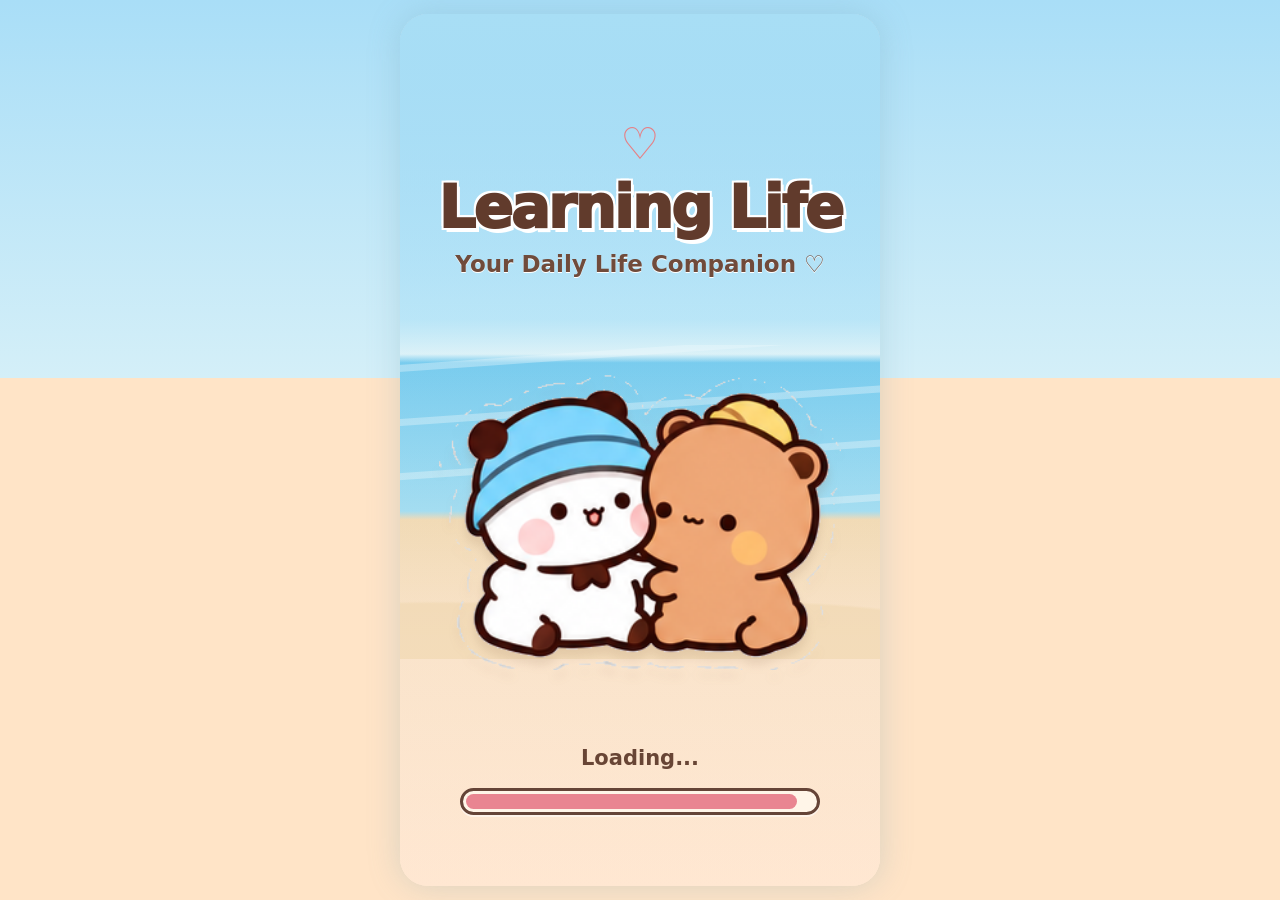
==== commit 9a190d79: "Add files via upload" ====
--- a/index.html
+++ b/index.html
@@ -1,923 +1,150 @@
-<!DOCTYPE html>
+<!doctype html>
 <html lang="en">
 <head>
-<meta charset="UTF-8">
-<meta name="viewport" content="width=device-width, initial-scale=1.0">
-<meta name="theme-color" content="#f7f7f5">
-<title>Learning Life — Personal Planner</title>
-<style>
-:root{--bg:#f7f7f5;--panel:#fff;--ink:#242522;--muted:#85877f;--line:#e9e9e4;--accent:#64745f;--accent2:#e9eee6;--danger:#b65d54;--shadow:0 8px 30px rgba(30,35,25,.045)}
-*{box-sizing:border-box}body{margin:0;background:var(--bg);color:var(--ink);font:15px/1.5 Inter,system-ui,-apple-system,Segoe UI,sans-serif}
-button,input,textarea,select{font:inherit}button{cursor:pointer}
-.app{max-width:1100px;margin:auto;padding:28px 22px 60px}
-header{display:flex;justify-content:space-between;align-items:center;margin-bottom:28px}
-.brand{font-size:20px;font-weight:750;letter-spacing:-.6px}.brand span{color:var(--accent)}
-.today{color:var(--muted);font-size:13px}
-.layout{display:grid;grid-template-columns:220px 1fr;gap:24px}
-nav{background:var(--panel);border:1px solid var(--line);border-radius:18px;padding:12px;height:max-content;position:sticky;top:18px}
-.navlabel{font-size:10px;color:var(--muted);letter-spacing:1.3px;font-weight:700;padding:12px 10px 7px}
-.navbtn{display:flex;align-items:center;gap:11px;width:100%;border:0;background:transparent;padding:11px 12px;border-radius:11px;text-align:left;color:#66695f;margin:2px 0}
-.navbtn.active,.navbtn:hover{background:var(--accent2);color:#344333}.ico{width:20px;text-align:center}
-main{min-width:0}.welcome{margin:4px 0 22px}.welcome h1{font-size:30px;letter-spacing:-1.1px;margin:0 0 4px}.welcome p{margin:0;color:var(--muted)}
-.stats{display:grid;grid-template-columns:repeat(3,1fr);gap:14px;margin-bottom:18px}
-.card,.panel{background:var(--panel);border:1px solid var(--line);border-radius:17px;box-shadow:var(--shadow)}
-.stat{padding:17px 18px}.stat small{color:var(--muted)}.stat strong{display:block;font-size:24px;margin-top:6px;letter-spacing:-.6px}
-.panel{padding:20px;margin-bottom:16px}.panelhead{display:flex;align-items:center;justify-content:space-between;gap:12px;margin-bottom:15px}
-h2{font-size:17px;margin:0;letter-spacing:-.3px}.sub{color:var(--muted);font-size:12px;margin-top:3px}
-.btn{border:0;background:var(--accent);color:white;border-radius:10px;padding:9px 13px;font-size:13px;font-weight:650}
-.btn.secondary{background:var(--accent2);color:#40513d}.btn.ghost{background:transparent;color:var(--muted);padding:7px}
-.rowitem{display:flex;align-items:center;gap:12px;padding:12px 0;border-top:1px solid var(--line)}
-.rowitem:first-child{border-top:0}.rowitem .grow{flex:1;min-width:0}.rowitem strong{font-weight:600}.rowitem small{display:block;color:var(--muted);font-size:12px}
-.time{font-variant-numeric:tabular-nums;color:var(--accent);font-size:13px;min-width:76px}
-.check{width:18px;height:18px;accent-color:var(--accent)}
-.done{text-decoration:line-through;color:#a4a69f}
-.empty{padding:22px 10px;text-align:center;color:var(--muted);font-size:13px}
-.field{width:100%;padding:11px 12px;border:1px solid var(--line);border-radius:10px;background:white;outline:none;color:var(--ink)}
-.field:focus{border-color:#9aa892}.formrow{display:flex;gap:9px;margin:12px 0}.formrow>*{min-width:0}
-.formrow .field{flex:1}
-.listtools{display:flex;gap:8px;flex-wrap:wrap}
-.pill{background:var(--accent2);color:#52634d;border-radius:30px;padding:5px 10px;font-size:12px}
-.moneygrid{display:grid;grid-template-columns:repeat(3,1fr);gap:12px;margin:14px 0}
-.moneybox{background:#fafbf9;border:1px solid var(--line);border-radius:12px;padding:13px}.moneybox small{color:var(--muted)}.moneybox b{display:block;font-size:19px;margin-top:5px}
-.positive{color:var(--accent)}.negative{color:var(--danger)}
-.section{display:none}.section.active{display:block}
-.note{min-height:110px;resize:vertical}
-.transaction{display:flex;justify-content:space-between;gap:12px;padding:11px 0;border-top:1px solid var(--line)}
-.transaction small{display:block;color:var(--muted)}
-.modalback{position:fixed;inset:0;background:#17191466;display:none;align-items:center;justify-content:center;padding:18px;z-index:5}
-.modalback.show{display:flex}.modal{width:min(440px,100%);background:white;border-radius:18px;padding:22px;box-shadow:0 20px 70px #0002}
-.modal h2{margin-bottom:14px}.modal .field{margin:6px 0 10px}.actions{display:flex;justify-content:flex-end;gap:8px;margin-top:10px}
-footer{text-align:center;color:var(--muted);font-size:11px;margin-top:22px}
-@media(max-width:720px){.app{padding:19px 14px 40px}.layout{grid-template-columns:1fr;gap:14px}nav{position:static;display:flex;overflow-x:auto;gap:4px;padding:8px}.navlabel{display:none}.navbtn{white-space:nowrap;width:auto;padding:9px 11px}.stats{gap:8px}.stat{padding:13px}.stat strong{font-size:18px}.welcome h1{font-size:26px}.panel{padding:16px}}
-@media(max-width:420px){.stats{grid-template-columns:1fr 1fr}.stats .stat:last-child{grid-column:span 2}.moneygrid{grid-template-columns:1fr 1fr}.moneybox:last-child{grid-column:span 2}}
-
-/* Night mode */
-.headeractions{display:flex;align-items:center;gap:14px}
-.theme-toggle{border:1px solid var(--line);background:var(--panel);color:var(--ink);border-radius:10px;padding:8px 11px;font-size:12px;font-weight:650;white-space:nowrap}
-body.dark{--bg:#171a17;--panel:#222722;--ink:#edf0e9;--muted:#a1aa9d;--line:#353d35;--accent:#9aaf91;--accent2:#303b30;--danger:#e28b80;--shadow:0 8px 30px rgba(0,0,0,.18)}
-body.dark .navbtn{color:#c0c8bc}
-body.dark .navbtn.active,body.dark .navbtn:hover{background:var(--accent2);color:#e5eee0}
-body.dark .field{background:#1b211c;color:var(--ink);border-color:var(--line)}
-body.dark .moneybox{background:#1d241e;border-color:var(--line)}
-body.dark .modal{background:var(--panel);color:var(--ink)}
-body.dark .btn.secondary,body.dark .pill{background:var(--accent2);color:#dce8d6}
-body.dark .done{color:#788176}
-
-@media(max-width:720px){.headeractions{gap:8px;flex-wrap:wrap;justify-content:flex-end}.today{font-size:11px}}
-
-/* Six selectable visual styles. Layout and planner data stay unchanged. */
-.theme-grid{display:grid;grid-template-columns:repeat(3,minmax(0,1fr));gap:10px;margin-top:16px}
-.theme-choice{border:1px solid var(--line);background:var(--panel);color:var(--ink);border-radius:13px;padding:13px;text-align:left;display:flex;flex-direction:column;gap:6px;min-width:0}
-.theme-choice strong{font-size:13px}.theme-choice small{font-size:11px;color:var(--muted)}.theme-choice.selected{outline:2px solid var(--accent);border-color:var(--accent);background:var(--accent2)}
-.swatches{display:flex;gap:5px;margin-bottom:4px}.swatches i{width:17px;height:17px;border-radius:50%;display:block;border:1px solid #0001}
-.theme-choice[data-design="zen"] .swatches i:nth-child(1){background:#f4eee3}.theme-choice[data-design="zen"] .swatches i:nth-child(2){background:#d8c6ad}.theme-choice[data-design="zen"] .swatches i:nth-child(3){background:#87947b}.theme-choice[data-design="zen"] .swatches i:nth-child(4){background:#3d4439}
-.theme-choice[data-design="luxury"] .swatches i:nth-child(1){background:#211811}.theme-choice[data-design="luxury"] .swatches i:nth-child(2){background:#755337}.theme-choice[data-design="luxury"] .swatches i:nth-child(3){background:#e9dfd0}.theme-choice[data-design="luxury"] .swatches i:nth-child(4){background:#c99c55}
-.theme-choice[data-design="linear"] .swatches i:nth-child(1){background:#171a2b}.theme-choice[data-design="linear"] .swatches i:nth-child(2){background:#39366e}.theme-choice[data-design="linear"] .swatches i:nth-child(3){background:#9278ed}.theme-choice[data-design="linear"] .swatches i:nth-child(4){background:#c7b9ff}
-.theme-choice[data-design="notion"] .swatches i:nth-child(1){background:#fff}.theme-choice[data-design="notion"] .swatches i:nth-child(2){background:#e8e8e6}.theme-choice[data-design="notion"] .swatches i:nth-child(3){background:#aaa}.theme-choice[data-design="notion"] .swatches i:nth-child(4){background:#444}
-.theme-choice[data-design="glass"] .swatches i:nth-child(1){background:#b8c8ed}.theme-choice[data-design="glass"] .swatches i:nth-child(2){background:#a9a1e9}.theme-choice[data-design="glass"] .swatches i:nth-child(3){background:#edc3df}.theme-choice[data-design="glass"] .swatches i:nth-child(4){background:#f7f4ff}
-.theme-choice[data-design="cozy"] .swatches i:nth-child(1){background:#f8e9df}.theme-choice[data-design="cozy"] .swatches i:nth-child(2){background:#e9c5dc}.theme-choice[data-design="cozy"] .swatches i:nth-child(3){background:#c5b2e0}.theme-choice[data-design="cozy"] .swatches i:nth-child(4){background:#8d79ae}
-.mode-row{display:flex;align-items:center;justify-content:space-between;gap:14px;border-top:1px solid var(--line);margin-top:18px;padding-top:16px}.mode-row .sub{margin:2px 0 0}
-body[data-design="zen"]{--bg:#f4eee3;--panel:#fffaf2;--ink:#302d27;--muted:#81796d;--line:#e6dac9;--accent:#71816a;--accent2:#e9e4d8;--shadow:0 8px 28px rgba(77,62,43,.06)}
-body[data-design="luxury"]{--bg:#211811;--panel:#302319;--ink:#f4eadb;--muted:#b8a58f;--line:#51402f;--accent:#c99c55;--accent2:#493626;--shadow:0 10px 28px rgba(0,0,0,.2)}
-body[data-design="linear"]{--bg:#171a2b;--panel:#22263d;--ink:#f0efff;--muted:#aaaac5;--line:#373b5a;--accent:#9a80ff;--accent2:#343052;--shadow:0 8px 28px rgba(0,0,0,.18)}
-body[data-design="notion"]{--bg:#f7f7f5;--panel:#fff;--ink:#242424;--muted:#777;--line:#e8e8e5;--accent:#444;--accent2:#ededeb;--shadow:0 5px 20px rgba(0,0,0,.035)}
-body[data-design="glass"]{--bg:#e9eafb;--panel:rgba(255,255,255,.78);--ink:#292b45;--muted:#777b9c;--line:rgba(255,255,255,.85);--accent:#7775c8;--accent2:rgba(164,163,225,.22);--shadow:0 10px 30px rgba(82,83,150,.12)}
-body[data-design="cozy"]{--bg:#fbf0eb;--panel:#fff9f6;--ink:#403347;--muted:#927f91;--line:#f0dedf;--accent:#9678b5;--accent2:#eee3f4;--shadow:0 8px 26px rgba(116,83,112,.07)}
-body.dark[data-design="zen"]{--bg:#24251f;--panel:#303129;--ink:#f0eadf;--muted:#b8ae9e;--line:#4a493e;--accent:#a8b69b;--accent2:#3d4439}
-body.dark[data-design="notion"]{--bg:#191919;--panel:#242424;--ink:#f2f2f2;--muted:#aaa;--line:#3c3c3c;--accent:#ddd;--accent2:#383838}
-body.dark[data-design="glass"]{--bg:#202239;--panel:rgba(47,49,82,.88);--ink:#f3f2ff;--muted:#b8b8d8;--line:#55577d;--accent:#b2a8ff;--accent2:#39385f}
-body.dark[data-design="cozy"]{--bg:#28212d;--panel:#382e40;--ink:#f8eef8;--muted:#c2aec4;--line:#59485e;--accent:#d1a9df;--accent2:#4a3a54}
-body.dark[data-design="luxury"] .field,body.dark[data-design="linear"] .field{background:#211b23;color:var(--ink);border-color:var(--line)}
-body[data-design="glass"] .panel,body[data-design="glass"] .card,body[data-design="glass"] nav{backdrop-filter:blur(14px)}
-body:not(.dark)[data-design="luxury"] .field{background:#f7efe4}body:not(.dark)[data-design="linear"] .field{background:#2a2e49;color:#f0efff;border-color:#414568}
-@media(max-width:720px){.theme-grid{grid-template-columns:repeat(2,minmax(0,1fr))}.mode-row{align-items:flex-start;flex-direction:column}.mode-row .field{max-width:none!important;width:100%}}
-
-
-/* Working Life v27: stronger contrast and six distinct visual treatments */
-.navbtn{color:var(--ink)}
-.navbtn.active,.navbtn:hover{background:var(--accent2);color:var(--ink)}
-body.dark .navbtn,body.dark .navbtn.active,body.dark .navbtn:hover{color:var(--ink)}
-.sub,.today,.navlabel,.rowitem small,.transaction small,.stat small,.moneybox small{color:var(--muted)}
-.btn.secondary,.pill{background:var(--accent2);color:var(--ink)}
-.field{color:var(--ink);border-color:var(--line)}
-.empty{color:var(--muted)}
-/* Zen: spacious, natural and soft */
-body[data-design="zen"] nav{border-radius:24px;padding:16px}
-body[data-design="zen"] .card,body[data-design="zen"] .panel{border-radius:22px}
-body[data-design="zen"] .welcome h1{font-family:Georgia,serif;font-weight:500;letter-spacing:-.5px}
-/* Luxury: editorial typography and refined edges */
-body[data-design="luxury"] .welcome h1,body[data-design="luxury"] h2{font-family:Georgia,"Times New Roman",serif;letter-spacing:.1px}
-body[data-design="luxury"] .panel,body[data-design="luxury"] .card{border-radius:7px;border-top:2px solid var(--accent)}
-body[data-design="luxury"] nav{border-radius:7px}
-/* Linear: compact, crisp and modern */
-body[data-design="linear"] .layout{grid-template-columns:190px 1fr;gap:18px}
-body[data-design="linear"] nav{border-radius:12px;padding:8px}
-body[data-design="linear"] .navbtn{border-radius:7px;padding:9px 10px}
-body[data-design="linear"] .panel,body[data-design="linear"] .card{border-radius:11px}
-body[data-design="linear"] .panel{padding:17px}
-/* Notion: minimal, flat workspace */
-body[data-design="notion"] nav{border-radius:8px;background:transparent;border-color:transparent}
-body[data-design="notion"] .navbtn{border-radius:6px;padding:8px 10px}
-body[data-design="notion"] .panel,body[data-design="notion"] .card{border-radius:8px;box-shadow:none}
-body[data-design="notion"] .panel{border-left:3px solid var(--line)}
-/* Glass: translucent layers and soft depth */
-body[data-design="glass"]{background-image:radial-gradient(circle at 15% 10%,rgba(255,255,255,.8),transparent 34%),linear-gradient(135deg,#e9eafb,#dfe6f7 55%,#f5e7f2)}
-body[data-design="glass"] .panel,body[data-design="glass"] .card,body[data-design="glass"] nav{backdrop-filter:blur(16px);border-radius:22px;box-shadow:0 12px 32px rgba(82,83,150,.14)}
-body[data-design="glass"] .btn{box-shadow:0 4px 12px rgba(104,101,189,.18)}
-/* Cozy: rounded, warm and friendly */
-body[data-design="cozy"] .panel,body[data-design="cozy"] .card,body[data-design="cozy"] nav{border-radius:24px}
-body[data-design="cozy"] .btn,body[data-design="cozy"] .pill{border-radius:999px}
-body[data-design="cozy"] .welcome h1{font-weight:750;letter-spacing:-.7px}
-/* Improve contrast in every theme */
-body[data-design="zen"]{--muted:#6f685d}
-body[data-design="luxury"]{--muted:#d0bda7;--ink:#fff4e6;--line:#65503b}
-body[data-design="linear"]{--muted:#c1c0df;--ink:#f4f2ff;--line:#45496b}
-body[data-design="notion"]{--muted:#666;--line:#deded9}
-body[data-design="glass"]{--muted:#5f6385;--ink:#292b45}
-body[data-design="cozy"]{--muted:#756477;--line:#e8d5d9}
-body.dark[data-design="zen"],body.dark[data-design="luxury"],body.dark[data-design="linear"],body.dark[data-design="notion"],body.dark[data-design="glass"],body.dark[data-design="cozy"]{--muted:#d0c7bb}
-body:not(.dark)[data-design="luxury"] .field{background:#f7efe4;color:#302319}
-body:not(.dark)[data-design="linear"] .field{background:#2a2e49;color:#f0efff;border-color:#555a80}
-#changeProfileName{display:none!important}
-@media(max-width:720px){.layout{grid-template-columns:1fr}}
-
-
-/* Working Life v28 — real visual treatments + accessible reading sizes */
-body{font-size:16px;line-height:1.65}
-.app{max-width:1360px;padding:34px 30px 72px}
-header{margin-bottom:34px}.brand{font-size:24px}.today{font-size:14px}
-.layout{grid-template-columns:250px minmax(0,1fr);gap:30px}
-nav{padding:15px;border-radius:20px}
-.navlabel{font-size:12px;padding:14px 12px 8px}
-.navbtn{font-size:15px;padding:13px 14px;gap:13px;color:var(--ink)}
-.ico{font-size:18px}
-.welcome{margin:8px 0 28px}.welcome h1{font-size:36px;line-height:1.2}.welcome p{font-size:16px}
-h2{font-size:20px}.sub{font-size:14px;line-height:1.5}
-.stat{padding:22px}.stat small,.moneybox small{font-size:14px}.stat strong{font-size:28px}
-.panel{padding:25px;margin-bottom:20px}.card,.panel{border-radius:18px}
-.btn{font-size:15px;padding:11px 16px}.btn.secondary,.pill{font-size:14px}
-.rowitem{padding:15px 0}.rowitem strong{font-size:16px}.rowitem small,.transaction small{font-size:14px}
-.field{font-size:16px;padding:13px 14px;min-height:48px}.empty{font-size:15px}
-.moneybox{padding:17px}.moneybox b{font-size:22px}
-.theme-choice{padding:16px}.theme-choice strong{font-size:15px}.theme-choice small{font-size:13px}
-#calendarGrid button{font-size:15px!important;min-height:42px}
-/* Japanese Zen — airy, natural, editorial calm */
-body[data-design="zen"]{font-family:Georgia,"Noto Serif",serif;--bg:#f3eee4;--panel:#fffdf8;--ink:#292c25;--muted:#625f55;--line:#ded5c5;--accent:#65765d;--accent2:#e5eadf}
-body[data-design="zen"] .app{max-width:1240px;padding-top:46px}
-body[data-design="zen"] .layout{grid-template-columns:230px minmax(0,1fr);gap:38px}
-body[data-design="zen"] nav{background:transparent;border:0;border-right:1px solid var(--line);border-radius:0;box-shadow:none;padding:10px 22px 10px 0}
-body[data-design="zen"] .panel{box-shadow:none;border-radius:4px;padding:30px}
-body[data-design="zen"] .stats{gap:22px}body[data-design="zen"] .stat{border:0;border-bottom:2px solid var(--accent);border-radius:0;background:transparent}
-body[data-design="zen"] .welcome h1{font-weight:400;font-size:42px}
-/* Luxury Editorial — dark, magazine-like hierarchy and gold details */
-body[data-design="luxury"]{font-family:Georgia,"Times New Roman",serif;--bg:#17120f;--panel:#241b16;--ink:#fff5e9;--muted:#d2bda8;--line:#604b39;--accent:#d4a85e;--accent2:#493426}
-body[data-design="luxury"] .app{max-width:1440px}
-body[data-design="luxury"] header{border-bottom:1px solid var(--line);padding-bottom:22px}
-body[data-design="luxury"] .brand{font-family:Georgia,serif;font-size:29px;letter-spacing:1px}
-body[data-design="luxury"] .welcome h1{font-size:44px;font-weight:400}
-body[data-design="luxury"] .panel,body[data-design="luxury"] .card{border-radius:3px;box-shadow:0 14px 36px #0004}
-body[data-design="luxury"] .panel{border-top:2px solid var(--accent);padding:28px}
-body[data-design="luxury"] nav{border-radius:3px;background:#201711}
-body[data-design="luxury"] .navbtn{font-family:system-ui,sans-serif;letter-spacing:.2px}
-body[data-design="luxury"] .field{background:#fff9f0;color:#261b13;border-color:#8a6a49}
-body[data-design="luxury"] .sub,body[data-design="luxury"] .today{color:#e1cdb8}
-/* Linear Inspired — dense product workspace, crisp rail and structured cards */
-body[data-design="linear"]{font-family:Inter,system-ui,sans-serif;--bg:#101321;--panel:#191e31;--ink:#f5f5ff;--muted:#c3c6df;--line:#343b59;--accent:#a99aff;--accent2:#2b2b4c}
-body[data-design="linear"] .app{max-width:1500px;padding:24px 26px 56px}
-body[data-design="linear"] .layout{grid-template-columns:205px minmax(0,1fr);gap:22px}
-body[data-design="linear"] nav{border-radius:12px;background:#171b2c;padding:10px}
-body[data-design="linear"] .navbtn{border-radius:8px;padding:10px 12px}
-body[data-design="linear"] .welcome{padding:10px 0 18px;border-bottom:1px solid var(--line)}
-body[data-design="linear"] .welcome h1{font-size:30px}
-body[data-design="linear"] .stats{gap:12px}
-body[data-design="linear"] .card,body[data-design="linear"] .panel{border-radius:12px;box-shadow:0 5px 18px #0002}
-body[data-design="linear"] .panel{padding:20px}
-body[data-design="linear"] .field{background:#222943;color:#fff;border-color:#4a5275}
-body[data-design="linear"] .btn{border-radius:8px}
-/* Notion Inspired — paper-like page, restrained sidebar and flat blocks */
-body[data-design="notion"]{font-family:system-ui,-apple-system,"Segoe UI",sans-serif;--bg:#fff;--panel:#fff;--ink:#252525;--muted:#555;--line:#e4e4e1;--accent:#555;--accent2:#f0f0ed;--shadow:none}
-body[data-design="notion"] .app{max-width:1180px;padding-top:38px}
-body[data-design="notion"] .layout{grid-template-columns:220px minmax(0,900px);gap:42px}
-body[data-design="notion"] nav{background:#fafaf8;border:0;border-right:1px solid #e5e5e1;border-radius:0;box-shadow:none;padding:10px 18px 10px 0}
-body[data-design="notion"] .navbtn{padding:9px 12px;border-radius:6px}
-body[data-design="notion"] .welcome h1{font-size:38px;font-weight:650}
-body[data-design="notion"] .panel,body[data-design="notion"] .card{border:0;border-radius:0;box-shadow:none;background:transparent}
-body[data-design="notion"] .panel{border-top:1px solid var(--line);padding:22px 4px}
-body[data-design="notion"] .stat{background:#f7f7f5;border-radius:8px;padding:18px}
-body[data-design="notion"] .field{background:#fff;color:#222;border-color:#d8d8d4}
-/* Glassmorphism — layered translucent surfaces and soft floating depth */
-body[data-design="glass"]{font-family:Inter,system-ui,sans-serif;--bg:#dfe6f6;--panel:#ffffffb8;--ink:#242746;--muted:#555d83;--line:#ffffffd9;--accent:#6665bd;--accent2:#d7d9f5;--shadow:0 18px 45px #555b9830;background:radial-gradient(circle at 10% 5%,#fff 0,transparent 34%),linear-gradient(130deg,#dce8fa,#e9dcf4 55%,#d8e9ee)}
-body[data-design="glass"] .app{max-width:1450px}
-body[data-design="glass"] nav,body[data-design="glass"] .panel,body[data-design="glass"] .card{background:#ffffffa8;border:1px solid #ffffffd9;backdrop-filter:blur(22px);box-shadow:0 16px 40px #58619a24;border-radius:24px}
-body[data-design="glass"] nav{padding:16px}
-body[data-design="glass"] .panel{padding:26px}
-body[data-design="glass"] .welcome h1{font-size:38px;color:#252746}
-body[data-design="glass"] .field{background:#ffffffd9;color:#252746;border-color:#c7cbed}
-body[data-design="glass"] .navbtn{color:#303454}
-/* Cozy Pastel — warm scrapbook feel, generous rounded cards */
-body[data-design="cozy"]{font-family:"Trebuchet MS",system-ui,sans-serif;--bg:#fbf0e9;--panel:#fffaf7;--ink:#403044;--muted:#655568;--line:#ecd9df;--accent:#8b68a7;--accent2:#f0e2f2;--shadow:0 10px 28px #9e78951c}
-body[data-design="cozy"] .app{max-width:1320px;padding-top:30px}
-body[data-design="cozy"] .brand{font-size:27px}
-body[data-design="cozy"] .welcome h1{font-size:39px}
-body[data-design="cozy"] nav{border-radius:28px;background:#fff8f5;padding:16px}
-body[data-design="cozy"] .panel,body[data-design="cozy"] .card{border-radius:26px;border:1px solid #f0dfe6;box-shadow:0 10px 26px #a17c9418}
-body[data-design="cozy"] .panel{padding:25px}
-body[data-design="cozy"] .stat{background:#fff8f5}
-body[data-design="cozy"] .btn{border-radius:999px}
-body[data-design="cozy"] .field{background:#fff;color:#403044;border-color:#e4cfdc;border-radius:14px}
-/* Dark mode readability and smaller-screen layout */
-body.dark{--muted:#d0d3ce}
-body.dark[data-design="luxury"]{--bg:#17120f;--panel:#241b16;--ink:#fff5e9;--muted:#e0cdb8;--line:#604b39}
-body.dark[data-design="linear"]{--muted:#d2d4eb}
-body.dark[data-design="notion"]{--bg:#191919;--panel:#242424;--ink:#f4f4f4;--muted:#c6c6c6;--line:#454545}
-body.dark[data-design="glass"]{--bg:#20243d;--panel:#353957d9;--ink:#f7f6ff;--muted:#deddf4;--line:#666b9b;background:linear-gradient(135deg,#20243d,#34304c)}
-body.dark[data-design="cozy"]{--bg:#28212d;--panel:#382e40;--ink:#fff5ff;--muted:#e0cfe2;--line:#604e67}
-@media(max-width:900px){.app{padding:22px 18px 48px}.layout{grid-template-columns:1fr;gap:16px}nav{position:static;display:flex;overflow-x:auto;gap:5px;white-space:nowrap}.navlabel{display:none}.navbtn{width:auto;flex:0 0 auto}.welcome h1{font-size:30px}body[data-design="zen"] .layout,body[data-design="notion"] .layout,body[data-design="linear"] .layout{grid-template-columns:1fr}}
-@media(max-width:520px){body{font-size:15px}.app{padding:16px 12px 36px}.panel{padding:17px}.welcome h1{font-size:28px}.stats{grid-template-columns:1fr 1fr}.stats .stat:last-child{grid-column:span 2}.formrow{flex-wrap:wrap}.formrow>*{flex:1 1 100%}.theme-grid{grid-template-columns:1fr 1fr}}
-
-
-/* Theme 7 media belongs only to Bubu & Dudu; the original six themes stay unchanged. */
-.bubu-video-card{display:none}
-body[data-design="bubu"] .bubu-video-card{display:block}
-
-/* Bubu & Dudu Beach — Theme 7 only */
-body[data-design="bubu"]{--bg:#fff4ef;--panel:#fffdfb;--ink:#594653;--muted:#927d8c;--line:#f3dce2;--accent:#e88f9d;--accent2:#ffe5e8;--shadow:0 12px 32px rgba(194,132,154,.13);font-family:"Trebuchet MS",system-ui,sans-serif;background:linear-gradient(145deg,#fff4ef,#fcebf1 48%,#eaf8ff)}
-body[data-design="bubu"] .app{max-width:1420px;padding:28px 26px 64px}
-body[data-design="bubu"] header,body[data-design="bubu"] nav{background:#fffdfb;border:1px solid #f5dce4;border-radius:24px;box-shadow:var(--shadow)}
-body[data-design="bubu"] header{padding:14px 20px}
-body[data-design="bubu"] .brand{font-size:27px;color:#d87991}
-body[data-design="bubu"] .brand:after{content:" 🐻"}
-body[data-design="bubu"] .layout{grid-template-columns:235px minmax(0,1fr);gap:22px}
-body[data-design="bubu"] nav{padding:14px}
-body[data-design="bubu"] .navlabel{color:#c18b9d}
-body[data-design="bubu"] .navbtn{color:#806879;border-radius:15px;padding:12px}
-body[data-design="bubu"] .navbtn.active,body[data-design="bubu"] .navbtn:hover{background:#ffe5e8;color:#b85f7b}
-body[data-design="bubu"] .welcome{padding:22px 24px;margin:4px 0 18px;border-radius:26px;background:linear-gradient(115deg,#ffe4e8,#fff2e9 55%,#e7f6ff);border:1px solid #f6dce5}
-body[data-design="bubu"] .welcome h1{font-size:36px;color:#b96883}
-body[data-design="bubu"] .panel,body[data-design="bubu"] .card{border:1px solid #f3dce2;border-radius:23px;box-shadow:var(--shadow);background:#fffdfbf2}
-body[data-design="bubu"] .panel{padding:23px}
-body[data-design="bubu"] h2{color:#a9637c}
-body[data-design="bubu"] .btn{background:#e88f9d;border-radius:14px}
-body[data-design="bubu"] .btn.secondary,body[data-design="bubu"] .pill{background:#e8f5fc;color:#648ba1}
-body[data-design="bubu"] .field{background:#fffafb;color:#594653;border:1px solid #f0d8e1;border-radius:14px}
-body[data-design="bubu"] .moneybox{background:#fff4f5;border:1px solid #f4dfe5;border-radius:17px}
-body[data-design="bubu"] .time{color:#d47f98}
-body[data-design="bubu"] .bubu-video-card{overflow:hidden;padding:12px}
-body[data-design="bubu"] .bubu-video-card video{display:block;width:100%;max-height:270px;object-fit:cover;border-radius:17px;background:#eaf7ff}
-body[data-design="bubu"] .bubu-video-caption{padding:8px 5px 2px;color:#b96883;font-weight:700}
-body.dark[data-design="bubu"]{--bg:#29232d;--panel:#382f3b;--ink:#fff0f5;--muted:#e0c4d0;--line:#5b4657;--accent:#f0a2b1;--accent2:#4c3b50;background:linear-gradient(145deg,#29232d,#3b3446 55%,#283d4b)}
-body.dark[data-design="bubu"] header,body.dark[data-design="bubu"] nav,body.dark[data-design="bubu"] .panel,body.dark[data-design="bubu"] .card{background:#382f3b;border-color:#5b4657}
-body.dark[data-design="bubu"] .welcome{background:linear-gradient(115deg,#533d50,#55434a 55%,#344c59)}
-body.dark[data-design="bubu"] .welcome h1,body.dark[data-design="bubu"] h2{color:#ffd1df}
-body.dark[data-design="bubu"] .field{background:#302936;color:#fff0f5;border-color:#665064}
-body.dark[data-design="bubu"] .moneybox{background:#342b39;border-color:#5b4657}
-@media(max-width:900px){body[data-design="bubu"] .layout{grid-template-columns:1fr}body[data-design="bubu"] nav{position:static;display:flex;overflow-x:auto;white-space:nowrap}body[data-design="bubu"] .navbtn{flex:0 0 auto}}
-@media(max-width:520px){body[data-design="bubu"] .app{padding:12px 10px 34px}body[data-design="bubu"] .welcome{padding:18px}body[data-design="bubu"] .welcome h1{font-size:29px}body[data-design="bubu"] .panel{padding:16px}}
-
-
-/* Theme 7 only: custom Tasks, Notes and Goals layouts */
-body[data-design="bubu"] .bubu-tabs{display:flex;gap:10px;overflow-x:auto;padding:4px 0 16px;margin-bottom:8px}
-body[data-design="bubu"] .bubu-tab{flex:0 0 auto;border:2px solid #efd7d7;background:#fff9f4;color:#5b4039;border-radius:999px;padding:10px 22px;font-weight:800;min-width:92px}
-body[data-design="bubu"] .bubu-tab.active{background:#e98587;border-color:#e98587;color:white}
-body[data-design="bubu"] .bubu-task-list{display:grid;gap:10px}
-body[data-design="bubu"] .bubu-task-item{display:flex;align-items:center;gap:14px;padding:18px 20px;background:#fffdf9;border:1px solid #f1e2d8;border-radius:24px;box-shadow:0 5px 15px rgba(120,78,60,.06)}
-body[data-design="bubu"] .bubu-task-item .check{width:30px;height:30px;flex:0 0 30px;accent-color:#df8889}
-body[data-design="bubu"] .bubu-task-item .grow{font-size:20px;font-weight:800}
-body[data-design="bubu"] .bubu-task-item .bubu-due{margin-left:auto;border-radius:999px;padding:8px 16px;background:#f58b7c;color:#6c352d;font-weight:800;white-space:nowrap}
-body[data-design="bubu"] .bubu-task-item .bubu-due.upcoming{background:#d9efff;color:#547b9b}
-body[data-design="bubu"] .bubu-task-item.is-done .grow{text-decoration:line-through;opacity:.55}
-body[data-design="bubu"] .bubu-task-add{margin-top:14px}
-body[data-design="bubu"] .bubu-bottom-art{display:flex;justify-content:space-between;align-items:end;min-height:130px;padding:16px 22px;font-size:54px}
-body[data-design="bubu"] .bubu-note-grid{display:grid;grid-template-columns:repeat(2,minmax(0,1fr));gap:14px}
-body[data-design="bubu"] .bubu-note-card{min-height:190px;text-align:left;padding:18px;border:2px solid #e9d9b7;border-radius:24px;background:#fffbea;color:#4f382f;box-shadow:0 5px 12px rgba(120,78,60,.06);white-space:pre-wrap}
-body[data-design="bubu"] .bubu-note-card strong{display:block;font-size:19px;margin-bottom:10px}
-body[data-design="bubu"] .bubu-note-card small{display:block;color:#8b7469;margin-top:12px}
-body[data-design="bubu"] .bubu-note-editor{margin-top:16px}
-body[data-design="bubu"] .bubu-note-editor textarea{min-height:120px}
-body[data-design="bubu"] .bubu-goals-heading{display:flex;align-items:center;gap:16px;margin-bottom:14px}
-body[data-design="bubu"] .bubu-target{font-size:48px}
-body[data-design="bubu"] .bubu-goals-heading h2{font-size:24px;margin:0}
-body[data-design="bubu"] .bubu-goals-heading .sub{font-size:16px}
-body[data-design="bubu"] .bubu-progress{height:16px;background:#f6e2e5;border-radius:999px;overflow:hidden;margin:10px 0 22px}
-body[data-design="bubu"] .bubu-progress span{display:block;height:100%;width:0;background:#64c982;border-radius:999px;transition:width .2s}
-body[data-design="bubu"] .bubu-goal-item{display:flex;align-items:center;gap:14px;padding:13px 14px;margin:10px 0;border-radius:22px;background:#fde7eb;border:1px solid #f5d5dd}
-body[data-design="bubu"] .bubu-goal-item .check{width:30px;height:30px;flex:0 0 30px}
-body[data-design="bubu"] .bubu-goal-item strong{font-size:20px}
-body[data-design="bubu"] .bubu-goal-item.is-done{background:#e8f5e7}
-body[data-design="bubu"] .bubu-goal-item.is-done strong{text-decoration:line-through;opacity:.65}
-body[data-design="bubu"] .bubu-goal-form{margin-top:18px}
-@media(max-width:520px){body[data-design="bubu"] .bubu-tabs{gap:7px}body[data-design="bubu"] .bubu-tab{padding:9px 15px;min-width:78px}body[data-design="bubu"] .bubu-task-item{padding:15px 13px;gap:10px}body[data-design="bubu"] .bubu-task-item .grow{font-size:16px}body[data-design="bubu"] .bubu-task-item .bubu-due{padding:7px 11px;font-size:12px}body[data-design="bubu"] .bubu-note-grid{gap:9px}body[data-design="bubu"] .bubu-note-card{min-height:155px;padding:13px}body[data-design="bubu"] .bubu-note-card strong{font-size:16px}body[data-design="bubu"] .bubu-goal-item strong{font-size:17px}}
-
-</style>
-<link rel="stylesheet" href="redesign.css">
-<link rel="stylesheet" href="redesign-v30.css">
-
-<style id="bubu-theme-direct-layout-fix">
-/* Theme 7: direct structural layout rules, loaded from index.html itself */
-body[data-design="bubu"] {
-  --bg:#fff7f2 !important;
-  --panel:#fffdfb !important;
-  --ink:#57434a !important;
-  --muted:#987e86 !important;
-  --line:#f3dfe3 !important;
-  --accent:#dc8da0 !important;
-  --accent2:#ffe9ed !important;
-  background:linear-gradient(180deg,#e5f6fb 0,#fff7f2 340px,#fffaf7 100%) !important;
-  color:#57434a !important;
-  font-family:"Trebuchet MS",system-ui,sans-serif !important;
-}
-body[data-design="bubu"] .app {
-  width:min(1440px,100%) !important;
-  max-width:1440px !important;
-  margin:0 auto !important;
-  padding:20px clamp(12px,3vw,36px) 60px !important;
-}
-body[data-design="bubu"] header {
-  display:flex !important;
-  justify-content:space-between !important;
-  align-items:center !important;
-  padding:13px 20px !important;
-  margin:0 0 16px !important;
-  border:1px solid #f0dce1 !important;
-  border-radius:22px !important;
-  background:#fffdfb !important;
-  box-shadow:0 8px 24px rgba(184,132,148,.10) !important;
-}
-body[data-design="bubu"] .brand {
-  color:#bd718a !important;
-  font-size:24px !important;
-  font-weight:900 !important;
-}
-body[data-design="bubu"] .layout {
-  display:flex !important;
-  flex-direction:column !important;
-  align-items:stretch !important;
-  gap:16px !important;
-}
-body[data-design="bubu"] nav {
-  position:static !important;
-  inset:auto !important;
-  width:100% !important;
-  height:auto !important;
-  display:grid !important;
-  grid-template-columns:repeat(5,minmax(0,1fr)) !important;
-  gap:7px !important;
-  padding:12px !important;
-  overflow:visible !important;
-  border:1px solid #f0dce1 !important;
-  border-radius:22px !important;
-  background:#fffdfb !important;
-  box-shadow:0 8px 24px rgba(184,132,148,.10) !important;
-}
-body[data-design="bubu"] .navlabel { display:none !important; }
-body[data-design="bubu"] .navbtn {
-  display:flex !important;
-  align-items:center !important;
-  justify-content:center !important;
-  gap:7px !important;
-  width:100% !important;
-  min-width:0 !important;
-  min-height:42px !important;
-  margin:0 !important;
-  padding:9px 8px !important;
-  border:1px solid transparent !important;
-  border-radius:14px !important;
-  background:#fff7f6 !important;
-  color:#806a74 !important;
-  text-align:center !important;
-  white-space:normal !important;
-  font-size:12px !important;
-  font-weight:800 !important;
-}
-body[data-design="bubu"] .navbtn .ico { width:auto !important; }
-body[data-design="bubu"] .navbtn.active {
-  background:#ffe6eb !important;
-  border-color:#f2cbd5 !important;
-  color:#ad637c !important;
-}
-body[data-design="bubu"] main {
-  display:block !important;
-  width:100% !important;
-  max-width:none !important;
-  min-width:0 !important;
-}
-body[data-design="bubu"] .welcome {
-  min-height:145px !important;
-  display:flex !important;
-  flex-direction:column !important;
-  justify-content:center !important;
-  position:relative !important;
-  overflow:hidden !important;
-  padding:24px 30px !important;
-  margin:0 0 18px !important;
-  border:1px solid #f1d8df !important;
-  border-radius:26px !important;
-  background:linear-gradient(110deg,#ffe7e8 0%,#fff1e8 52%,#e5f5fa 100%) !important;
-  box-shadow:0 10px 26px rgba(184,132,148,.10) !important;
-}
-body[data-design="bubu"] .welcome h1 {
-  max-width:75% !important;
-  color:#a95f7a !important;
-  font-size:clamp(26px,3vw,38px) !important;
-  font-weight:900 !important;
-}
-body[data-design="bubu"] .welcome p {
-  max-width:75% !important;
-  color:#927781 !important;
-}
-body[data-design="bubu"] .panel,
-body[data-design="bubu"] .card,
-body[data-design="bubu"] .stat {
-  background:#fffdfb !important;
-  color:#57434a !important;
-  border:1px solid #f1dfe3 !important;
-  border-radius:21px !important;
-  box-shadow:0 9px 25px rgba(184,132,148,.09) !important;
-}
-body[data-design="bubu"] .panel { padding:20px !important; margin:0 0 16px !important; }
-body[data-design="bubu"] h2,
-body[data-design="bubu"] h3 { color:#a9637c !important; }
-body[data-design="bubu"] .stats {
-  display:grid !important;
-  grid-template-columns:repeat(3,minmax(0,1fr)) !important;
-  gap:12px !important;
-  margin:0 0 17px !important;
-}
-body[data-design="bubu"] .stat { padding:17px !important; }
-body[data-design="bubu"] .stat strong { color:#ad6a82 !important; }
-body[data-design="bubu"] .btn {
-  background:#df91a3 !important;
-  color:#fff !important;
-  border:1px solid #df91a3 !important;
-  border-radius:13px !important;
-}
-body[data-design="bubu"] .btn.secondary,
-body[data-design="bubu"] .pill {
-  background:#eaf6fa !important;
-  color:#668b9b !important;
-  border-color:#d9edf3 !important;
-}
-body[data-design="bubu"] input,
-body[data-design="bubu"] textarea,
-body[data-design="bubu"] select,
-body[data-design="bubu"] .field {
-  background:#fffafb !important;
-  color:#57434a !important;
-  border:1px solid #ecd9df !important;
-  border-radius:13px !important;
-}
-body[data-design="bubu"] .bubu-video-card video {
-  display:block !important;
-  width:100% !important;
-  height:auto !important;
-  max-height:300px !important;
-  object-fit:contain !important;
-  object-position:center !important;
-  background:#fff2f0 !important;
-  border-radius:16px !important;
-}
-body.dark[data-design="bubu"] {
-  background:linear-gradient(180deg,#e5f6fb 0,#fff7f2 340px,#fffaf7 100%) !important;
-  color:#57434a !important;
-}
-body.dark[data-design="bubu"] header,
-body.dark[data-design="bubu"] nav,
-body.dark[data-design="bubu"] .panel,
-body.dark[data-design="bubu"] .card,
-body.dark[data-design="bubu"] .stat {
-  background:#fffdfb !important;
-  color:#57434a !important;
-  border-color:#f1dfe3 !important;
-}
-@media (max-width:900px) {
-  body[data-design="bubu"] nav { grid-template-columns:repeat(4,minmax(0,1fr)) !important; }
-  body[data-design="bubu"] .stats { grid-template-columns:repeat(2,minmax(0,1fr)) !important; }
-}
-@media (max-width:560px) {
-  body[data-design="bubu"] .app { padding:9px 9px 36px !important; }
-  body[data-design="bubu"] header { padding:11px 13px !important; }
-  body[data-design="bubu"] nav { grid-template-columns:repeat(3,minmax(0,1fr)) !important; gap:6px !important; padding:9px !important; }
-  body[data-design="bubu"] .navbtn { min-height:42px !important; padding:7px 4px !important; font-size:11px !important; }
-  body[data-design="bubu"] .welcome { min-height:120px !important; padding:18px !important; }
-  body[data-design="bubu"] .welcome h1 { font-size:25px !important; }
-  body[data-design="bubu"] .panel { padding:14px !important; }
-  body[data-design="bubu"] .stats { gap:8px !important; }
-}
-</style>
-
-
-<style id="bubu-theme-layout-override-v2">
-/* Higher-specificity override for the actual .app > .layout structure */
-html body[data-design="bubu"] .app > .layout {
-  display:flex !important;
-  flex-direction:column !important;
-  grid-template-columns:none !important;
-  align-items:stretch !important;
-  gap:16px !important;
-}
-html body[data-design="bubu"] .app > .layout > nav {
-  position:static !important;
-  display:grid !important;
-  width:100% !important;
-  height:auto !important;
-  grid-template-columns:repeat(5,minmax(0,1fr)) !important;
-  grid-auto-flow:row !important;
-  align-items:stretch !important;
-  overflow:visible !important;
-}
-html body[data-design="bubu"] .app > .layout > nav .navlabel {
-  display:none !important;
-}
-html body[data-design="bubu"] .app > .layout > nav .navbtn {
-  width:100% !important;
-  min-width:0 !important;
-  justify-content:center !important;
-  text-align:center !important;
-  white-space:normal !important;
-}
-html body[data-design="bubu"] .app > .layout > main {
-  width:100% !important;
-  min-width:0 !important;
-  max-width:none !important;
-}
-@media(max-width:900px) {
-  html body[data-design="bubu"] .app > .layout > nav {
-    grid-template-columns:repeat(4,minmax(0,1fr)) !important;
-  }
-}
-@media(max-width:560px) {
-  html body[data-design="bubu"] .app > .layout > nav {
-    grid-template-columns:repeat(3,minmax(0,1fr)) !important;
-    gap:6px !important;
-  }
-}
-</style>
-
-
-<style id="bubu-home-display-fix-v45">
-/* Theme 7: greeting + cooking video form one compact welcome banner */
-body[data-design="bubu"] #home .welcome{
-  position:relative!important;
-  display:flex!important;
-  flex-direction:column!important;
-  justify-content:center!important;
-  min-height:156px!important;
-  box-sizing:border-box!important;
-  padding:22px 280px 22px 26px!important;
-  overflow:hidden!important;
-}
-body[data-design="bubu"] #home .welcome:before,
-body[data-design="bubu"] #home .welcome:after{display:none!important;content:none!important}
-body[data-design="bubu"] #home .welcome h1,
-body[data-design="bubu"] #home .welcome p{max-width:100%!important;position:relative!important;z-index:1!important}
-body[data-design="bubu"] #home .welcome #bubuVideoCard{
-  display:block!important;position:absolute!important;right:12px!important;top:12px!important;
-  bottom:12px!important;width:240px!important;height:auto!important;min-height:0!important;
-  box-sizing:border-box!important;margin:0!important;padding:4px!important;
-  border:1px solid #f0dce1!important;border-radius:15px!important;
-  background:#fffafb!important;overflow:hidden!important;box-shadow:none!important;
-}
-body[data-design="bubu"] #home .welcome #bubuCookingVideo{
-  display:block!important;width:100%!important;height:100%!important;max-height:none!important;
-  object-fit:contain!important;object-position:center!important;background:#fff1ef!important;
-  border-radius:10px!important;
-}
-body[data-design="bubu"] #home .welcome .bubu-video-caption{display:none!important}
-body[data-design="bubu"] #home>.stats{
-  display:grid!important;grid-template-columns:repeat(2,minmax(0,1fr))!important;
-  gap:12px!important;margin:12px 0 16px!important;
-}
-body[data-design="bubu"] #home>.stats .stat{min-width:0!important}
-body[data-design="bubu"] #home>.stats .stat:nth-child(3){display:none!important}
-body[data-design="bubu"] #home>.panel#bubuVideoCard{display:none!important}
-@media(max-width:700px){
- body[data-design="bubu"] #home .welcome{min-height:132px!important;padding:15px 132px 15px 17px!important}
- body[data-design="bubu"] #home .welcome h1{font-size:clamp(18px,4.5vw,25px)!important}
- body[data-design="bubu"] #home .welcome p{font-size:11px!important}
- body[data-design="bubu"] #home .welcome #bubuVideoCard{
-   right:8px!important;top:8px!important;bottom:8px!important;width:116px!important;padding:3px!important
- }
- body[data-design="bubu"] #home>.stats{grid-template-columns:repeat(2,minmax(0,1fr))!important;gap:8px!important}
-}
-@media(max-width:380px){
- body[data-design="bubu"] #home .welcome{padding-right:108px!important;min-height:120px!important}
- body[data-design="bubu"] #home .welcome #bubuVideoCard{width:96px!important}
-}
-</style>
-
+<meta charset="utf-8">
+<meta name="viewport" content="width=device-width,initial-scale=1,viewport-fit=cover">
+<meta name="theme-color" content="#a9def7">
+<meta name="description" content="Learning Life — your daily life companion">
+<title>Learning Life</title>
+<link rel="stylesheet" href="styles.css">
 </head>
 <body>
-<div class="app">
-<header><div class="brand" id="brandName">Learning Life.</div><div class="headeractions"><div class="today" id="headerDate"></div></div></header>
-<div class="layout">
-<nav>
-<div class="navlabel">WORKSPACE</div>
-<button class="navbtn active" data-page="home"><span class="ico">⌂</span>Dashboard</button>
-<button class="navbtn" data-page="tasks"><span class="ico">☑</span>Daily Tasks</button>
-<button class="navbtn" data-page="schedule"><span class="ico">◷</span>Schedule</button>
-<button class="navbtn" data-page="money"><span class="ico">₱</span>Money Tracker</button>
-<div class="navlabel">PERSONAL</div>
-<button class="navbtn" data-page="calendar"><span class="ico">▦</span>Calendar</button>
-<button class="navbtn" data-page="notes"><span class="ico">▤</span>Notes</button>
-<button class="navbtn" data-page="bible"><span class="ico">✧</span>Bible</button>
-<button class="navbtn" data-page="goals"><span class="ico">◎</span>Goals &amp; Milestones</button>
-<button class="navbtn" data-page="savings"><span class="ico">▣</span>Savings</button>
-<button class="navbtn" data-page="habits"><span class="ico">✓</span>Habit Tracker</button>
-<button class="navbtn" data-page="reminders"><span class="ico">♧</span>Reminders</button>
-<button class="navbtn" data-page="reports"><span class="ico">▥</span>Monthly Reports</button>
-<button class="navbtn" data-page="weekly"><span class="ico">▦</span>Weekly Overview</button>
-<button class="navbtn" data-page="journal"><span class="ico">✎</span>Daily Journal</button>
-<button class="navbtn" data-page="settings"><span class="ico">⚙</span>Settings</button>
-</nav>
-<main>
-<section class="section active" id="home">
-<div class="welcome"><h1 id="greeting">Good day.</h1><p>A little progress each day adds up.</p></div>
-<div class="panel bubu-video-card" id="bubuVideoCard"><video id="bubuCookingVideo" muted loop playsinline autoplay preload="metadata"><source src="assets/bubu-dudu-cooking.mp4" type="video/mp4"></video><div class="bubu-video-caption">A little cozy moment with Bubu &amp; Dudu 🐻</div>
-<div class="stats">
-<div class="card stat"><small>Tasks completed</small><strong id="taskStat">0 / 0</strong></div>
-<div class="card stat"><small>Today's schedules</small><strong id="scheduleStat">0</strong></div>
-<div class="card stat"><small>Available balance</small><strong id="balanceStat">₱0.00</strong></div>
+<div class="app-frame">
+  <section id="loadingScreen" class="screen loading-screen" aria-label="Loading Learning Life">
+    <div class="loading-sky"></div>
+    <div class="loading-brand"><div class="heart">♡</div><h1>Learning Life</h1><p>Your Daily Life Companion ♡</p></div>
+    <div class="loading-character"><img src="assets/stickers/02_beach_hat_bears.png" alt="Bubu and Dudu at the beach"></div>
+    <div class="loading-bottom"><div class="loading-label">Loading...</div><div class="progress-track"><div id="progressFill" class="progress-fill"></div></div></div>
+  </section>
+
+  <section id="welcomeScreen" class="screen welcome-screen hidden" aria-label="Welcome">
+    <div class="welcome-sky"></div>
+    <img class="welcome-cloud cloud-one" src="assets/stickers/10_clouds.png" alt="">
+    <img class="welcome-cloud cloud-two" src="assets/stickers/10_clouds.png" alt="">
+    <div class="welcome-card-wrap">
+      <img class="welcome-bears" src="assets/stickers/01_bubu_dudu_hug.png" alt="Bubu and Dudu">
+      <form id="welcomeForm" class="welcome-card">
+        <h2>Hi there! <span>♡</span></h2>
+        <p>What should I call you?</p>
+        <label class="name-field"><span aria-hidden="true">♙</span><input id="nameInput" type="text" maxlength="28" autocomplete="given-name" placeholder="Enter your name" required></label>
+        <button class="continue-button" type="submit">Continue <span>♡</span></button>
+      </form>
+    </div>
+    <div class="welcome-seashells"><img src="assets/stickers/15_sand_shell_and_star.png" alt="Seashell and starfish"></div>
+  </section>
+
+  <section id="dashboardScreen" class="screen dashboard-screen hidden" aria-label="Learning Life dashboard">
+    <header class="top-banner">
+      <div class="status-row"><span id="clock">6:14 AM</span><span class="status-icons">● ◉ ▰</span></div>
+      <div class="brand-row"><h1>Learning Life <span>♡</span></h1><img class="sticker header-bears" src="assets/video/header-bears-transparent.webp" alt="Bubu and Dudu costume animation"></div>
+      <div class="date-pill"><span>▣</span><span id="todayDate"></span></div>
+      <img class="sticker starfish" src="assets/stickers/12_starfish_and_shell.png" alt="">
+      <img class="sticker beach-plants" src="assets/stickers/13_beach_plants_and_stones.png" alt="">
+    </header>
+    <main class="dashboard">
+      <section class="greeting"><div><h2 id="greeting">Good morning! <span>♡</span></h2><p>A little progress each day<br>adds up!</p></div><img class="sticker greeting-bears" src="assets/video/greeting-bears-transparent.webp" alt="Bubu and Dudu hugging animation"></section>
+      <section class="video-card" aria-label="Bubu and Dudu cooking video"><video id="welcomeVideo" autoplay muted loop playsinline webkit-playsinline preload="auto" poster="assets/stickers/07_bears_cooking.png"><source src="assets/video/bubu-dudu-cooking.mp4" type="video/mp4"></video><button class="sound-toggle" id="soundToggle" aria-label="Turn sound on">♪</button></section>
+      <section class="stats-grid" aria-label="Daily overview">
+        <article class="stat-card tasks-stat"><div class="stat-icon">☑</div><div class="stat-label">Tasks</div><strong id="taskCount">0/2</strong></article>
+        <article class="stat-card schedule-stat"><div class="stat-icon">▦</div><div class="stat-label">Schedule</div><strong>2</strong></article>
+        <article class="stat-card goals-stat"><div class="stat-icon">◎</div><div class="stat-label">Goals</div><strong>1</strong></article>
+      </section>
+      <section class="tasks-card">
+        <div class="section-heading"><h3><span>♧</span> Today's Tasks</h3><button class="small-add" type="button" aria-label="Add task">+</button></div>
+        <label class="task-row"><input type="checkbox" class="task-check"><span>Finish report</span></label>
+        <label class="task-row"><input type="checkbox" class="task-check"><span>Buy groceries</span></label>
+      </section>
+      <section class="reminder-card"><div><h3>Today's reminder</h3><p>Take things one step at a time. You are making progress.</p></div><span>🌷</span></section>
+      <img class="sticker lower-decoration" src="assets/stickers/08_bears_sandcastle.png" alt="Bubu and Dudu building a sandcastle">
+    </main>
+    <main id="calendarScreen" class="calendar-screen hidden" aria-label="Calendar">
+      <header class="calendar-header">
+        <div class="calendar-title"><h1>Calendar <span>♡</span></h1></div>
+        <img src="assets/stickers/02_beach_hat_bears.png" alt="Bubu and Dudu at the beach">
+      </header>
+      <section class="calendar-month-card">
+        <div class="month-controls">
+          <button id="prevMonth" type="button" aria-label="Previous month">‹</button>
+          <h2 id="monthLabel">November 2026</h2>
+          <button id="nextMonth" type="button" aria-label="Next month">›</button>
+        </div>
+        <div class="weekday-row" aria-hidden="true"><span>Sun</span><span>Mon</span><span>Tue</span><span>Wed</span><span>Thu</span><span>Fri</span><span>Sat</span></div>
+        <div id="calendarDays" class="calendar-days" role="grid" aria-label="Calendar dates"></div>
+        <img class="calendar-corner-sticker" src="assets/stickers/12_starfish_and_shell.png" alt="">
+      </section>
+      <section class="day-schedule-card">
+        <div class="schedule-heading"><h2 id="selectedDateLabel">Today</h2><button id="addSchedule" type="button" aria-label="Add schedule">＋</button></div>
+        <div id="scheduleList" class="schedule-list"></div>
+      </section>
+      <img class="calendar-bottom-decoration" src="assets/stickers/13_beach_plants_and_stones.png" alt="">
+      <div id="scheduleModal" class="money-modal hidden" role="dialog" aria-modal="true" aria-labelledby="scheduleModalTitle">
+        <form id="scheduleForm" class="money-dialog">
+          <button class="modal-close" id="closeScheduleModal" type="button" aria-label="Close">×</button>
+          <h2 id="scheduleModalTitle">Add schedule</h2>
+          <label>Time<input id="scheduleTime" type="time" required></label>
+          <label>Activity<input id="scheduleTitle" maxlength="70" required placeholder="e.g. Team meeting"></label>
+          <div class="dialog-actions"><button type="button" class="cancel-money" id="cancelSchedule">Cancel</button><button type="submit" class="save-money">Save</button></div>
+        </form>
+      </div>
+    </main>
+    <main id="moneyScreen" class="money-screen hidden" aria-label="Money Tracker">
+      <header class="money-header">
+        <div><h1>Money Tracker <span>♡</span></h1><p>Keep your money organized</p></div>
+        <img src="assets/stickers/01_bubu_dudu_hug.png" alt="Bubu and Dudu">
+      </header>
+      <div class="money-tabs" role="tablist" aria-label="Money sections">
+        <button class="money-tab active" data-tab="overview" type="button">Overview</button>
+        <button class="money-tab" data-tab="transactions" type="button">Transactions</button>
+        <button class="money-tab" data-tab="wallets" type="button">Wallets</button>
+      </div>
+      <section class="money-panel active" id="money-overview">
+        <div class="money-summary">
+          <article class="summary-tile income-tile"><span class="summary-icon">⬆</span><div><b>Income</b><strong id="incomeTotal">₱0.00</strong></div></article>
+          <article class="summary-tile expense-tile"><span class="summary-icon">⬇</span><div><b>Expenses</b><strong id="expenseTotal">₱0.00</strong></div></article>
+          <article class="summary-tile savings-tile"><span class="summary-icon">🐷</span><div><b>Savings</b><strong id="savingsTotal">₱0.00</strong></div></article>
+          <img class="money-mascot" src="assets/stickers/04_dudu_piggy_bank.png" alt="Dudu saving money">
+        </div>
+        <h2 class="money-section-title">Wallets</h2>
+        <div id="walletOverview" class="wallet-list"></div>
+        <div class="money-actions"><button class="money-action add-income" id="openIncome" type="button">＋ Add Income</button><button class="money-action add-expense" id="openExpense" type="button">＋ Add Expense</button></div>
+        <button class="transfer-link" id="openTransfer" type="button">⇄ Transfer between wallets</button>
+      </section>
+      <section class="money-panel hidden" id="money-transactions">
+        <div class="money-section-head"><h2>Transactions</h2><button class="round-add" id="transactionAdd" type="button">＋</button></div>
+        <div class="filter-row"><button class="filter-chip active" data-filter="all" type="button">All</button><button class="filter-chip" data-filter="income" type="button">Income</button><button class="filter-chip" data-filter="expense" type="button">Expenses</button><button class="filter-chip" data-filter="transfer" type="button">Transfers</button></div>
+        <div id="transactionList" class="transaction-list"></div>
+      </section>
+      <section class="money-panel hidden" id="money-wallets">
+        <div class="money-section-head"><h2>My Wallets</h2><button class="round-add" id="addWallet" type="button">＋</button></div>
+        <div id="walletManager" class="wallet-list"></div>
+        <p class="money-hint">Transfers only move money between wallets. They are not counted as income or expenses.</p>
+      </section>
+    </main>
+    <div id="moneyModal" class="money-modal hidden" role="dialog" aria-modal="true" aria-labelledby="moneyModalTitle">
+      <form id="moneyForm" class="money-dialog">
+        <button class="modal-close" id="closeMoneyModal" type="button" aria-label="Close">×</button>
+        <h2 id="moneyModalTitle">Add transaction</h2>
+        <label>Description<input id="moneyDescription" maxlength="60" required placeholder="e.g. Salary"></label>
+        <label>Amount (₱)<input id="moneyAmount" type="number" min="0.01" step="0.01" required placeholder="0.00"></label>
+        <label>Wallet<select id="moneyWallet" required></select></label>
+        <label>Date<input id="moneyDate" type="date" required></label>
+        <div class="dialog-actions"><button type="button" class="cancel-money" id="cancelMoney">Cancel</button><button type="submit" class="save-money">Save</button></div>
+      </form>
+    </div>
+    <div id="transferModal" class="money-modal hidden" role="dialog" aria-modal="true" aria-labelledby="transferTitle">
+      <form id="transferForm" class="money-dialog">
+        <button class="modal-close" id="closeTransferModal" type="button" aria-label="Close">×</button>
+        <h2 id="transferTitle">Transfer money</h2>
+        <label>From wallet<select id="fromWallet" required></select></label>
+        <label>To wallet<select id="toWallet" required></select></label>
+        <label>Amount (₱)<input id="transferAmount" type="number" min="0.01" step="0.01" required placeholder="0.00"></label>
+        <label>Date<input id="transferDate" type="date" required></label>
+        <div class="dialog-actions"><button type="button" class="cancel-money" id="cancelTransfer">Cancel</button><button type="submit" class="save-money">Transfer</button></div>
+      </form>
+    </div>
+    <nav class="bottom-nav" aria-label="Main navigation"><button class="nav-item active" data-page="home" type="button"><span>⌂</span><b>Home</b></button><button class="nav-item" data-page="calendar" type="button"><span>▦</span><b>Calendar</b></button><button class="nav-item" data-page="money" type="button"><span>＄</span><b>Money</b></button><button class="nav-item" data-page="more" type="button"><span>▦</span><b>More</b></button></nav>
+  </section>
 </div>
-</div>
- <div class="panel"><div class="panelhead"><div><h2>Daily Tasks</h2><div class="sub">What you want to accomplish today</div></div><button class="btn secondary" onclick="showPage('tasks')">View all</button></div><div id="homeTasks"></div></div>
-<div class="panel"><div class="panelhead"><div><h2>Today's Schedule</h2><div class="sub">Time · Schedule</div></div><button class="btn secondary" onclick="showPage('schedule')">View all</button></div><div id="homeSchedule"></div></div>
-</section>
-<section class="section" id="tasks">
-<div class="welcome"><h1>Tasks ♡</h1><p>One little step at a time</p></div>
-<div class="bubu-tabs" id="taskFilters"><button class="bubu-tab active" data-filter="all">All</button><button class="bubu-tab" data-filter="today">Today</button><button class="bubu-tab" data-filter="upcoming">Upcoming</button><button class="bubu-tab" data-filter="done">Done</button></div>
-<div class="bubu-task-list" id="taskList"></div>
-<div class="bubu-task-add panel"><form class="formrow" id="taskForm"><input class="field" id="taskInput" placeholder="Add a task..." required><input class="field" id="taskDue" type="date" aria-label="Task due date"><select class="field" id="taskRepeat"><option value="once">One-time</option><option value="daily">Daily</option><option value="weekly">Weekly</option><option value="monthly">Monthly</option></select><button class="btn" aria-label="Add task">＋</button></form></div>
-<div class="bubu-bottom-art" aria-hidden="true"><span>💤</span><span>🐻</span></div>
-</section>
-<section class="section" id="schedule">
-<div class="welcome"><h1>Today's Schedule</h1><p>Your day, arranged by time.</p></div>
-<div class="panel"><div class="panelhead"><h2>Schedule list</h2><span class="pill" id="scheduleCount">0 items</span></div>
-<form class="formrow" id="scheduleForm"><input class="field" id="scheduleTime" type="time" required style="max-width:135px"><input class="field" id="scheduleInput" placeholder="Schedule..." required><button class="btn">Add</button></form><div id="scheduleList"></div></div>
-</section>
-<section class="section" id="money">
-<div class="welcome"><h1>Money Tracker</h1><p>Keep an eye on your income and expenses.</p></div>
-<div class="panel"><h2>Money overview</h2><div class="moneygrid"><div class="moneybox"><small>Income</small><b class="positive" id="incomeTotal">₱0.00</b></div><div class="moneybox"><small>Expenses</small><b class="negative" id="expenseTotal">₱0.00</b></div><div class="moneybox"><small>Balance</small><b id="moneyBalance">₱0.00</b></div></div>
-<form id="moneyForm"><div class="formrow"><select class="field" id="moneyType"><option value="income">Income</option><option value="expense">Expense</option></select><input class="field" id="moneyAmount" type="number" min="0.01" step="0.01" placeholder="Amount (₱)" required></div><div class="formrow"><select class="field" id="moneyWallet" required><option value="Cash">Cash</option><option value="GCash">GCash</option><option value="MariBank">MariBank</option><option value="Other Bank">Other Bank</option></select><input class="field" id="moneyCategory" placeholder="Category (e.g. Food, Salary)" required></div><div class="formrow"><input class="field" id="moneyDate" type="date" required></div><button class="btn">Add transaction</button></form></div>
-<div class="panel"><div class="panelhead"><div><h2>Wallet balances</h2><div class="sub">Your balance in each cash or online account</div></div></div><div id="walletBalances" class="moneygrid"></div></div>
-<div class="panel"><div class="panelhead"><div><h2>Debt Tracker</h2><div class="sub">Track your Shopee credit card balance and payments</div></div><span class="pill">Shopee Credit</span></div>
-<div class="moneygrid"><div class="moneybox"><small>Total borrowed</small><b id="debtBorrowed">₱0.00</b></div><div class="moneybox"><small>Total paid</small><b id="debtPaid">₱0.00</b></div><div class="moneybox"><small>Outstanding debt</small><b class="negative" id="debtOutstanding">₱0.00</b></div></div>
-<form id="debtForm"><div class="formrow"><select class="field" id="debtAction"><option value="borrow">Add credit used</option><option value="payment">Record payment</option></select><input class="field" id="debtAmount" type="number" min="0.01" step="0.01" placeholder="Amount (₱)" required></div><div class="formrow"><input class="field" id="debtNote" placeholder="Note (e.g. purchase or payment)" required><input class="field" id="debtDate" type="date" required></div><button class="btn">Save debt record</button></form>
-<div class="sub" style="margin-top:10px">Enter purchases charged to Shopee Credit as credit used, and enter repayments as payments. This tracker does not connect to Shopee.</div>
-<div id="debtHistory" style="margin-top:12px"></div></div>
-<div class="panel"><div class="panelhead"><h2>Transaction history</h2></div><div id="transactions"></div></div>
-</section>
-<section class="section" id="calendar">
-<div class="welcome"><h1>Calendar</h1><p>A simple view of your dates and plans.</p></div>
-<div class="panel"><div class="panelhead"><button class="btn secondary" id="prevMonth">←</button><h2 id="monthLabel"></h2><button class="btn secondary" id="nextMonth">→</button></div><div id="calendarGrid" style="display:grid;grid-template-columns:repeat(7,1fr);gap:5px;text-align:center"></div><div class="sub" style="margin-top:14px">Select any date to add, view, edit, or remove notes and schedules for that day. Dates with saved items are marked.</div></div>
-</section>
-<section class="section" id="notes">
-<div class="welcome"><h1>Notes ♡</h1><p>A cozy corner for all your thoughts</p></div>
-<div class="bubu-tabs" id="noteFilters"><button class="bubu-tab active" data-filter="All">All</button><button class="bubu-tab" data-filter="Work">Work</button><button class="bubu-tab" data-filter="Personal">Personal</button><button class="bubu-tab" data-filter="Ideas">Ideas</button></div>
-<div class="bubu-note-grid" id="noteCards"></div>
-<div class="panel bubu-note-editor"><h2 id="noteEditorTitle">New note</h2><form id="noteForm"><input class="field" id="noteTitle" placeholder="Note title" required><select class="field" id="noteCategory"><option>Work</option><option>Personal</option><option>Ideas</option></select><textarea class="field note" id="noteBody" placeholder="Write your note..." required></textarea><div class="formrow"><button class="btn" type="submit">Save note</button><button class="btn secondary" type="button" id="noteCancel">Clear</button></div></form><div class="sub" id="notesSaved">Notes are saved on this device.</div></div>
-<div class="bubu-bottom-art" aria-hidden="true"><span>📚</span><span>🐼</span></div>
-</section>
-<section class="section" id="bible">
-<div class="welcome"><h1>Bible</h1><p>A quiet space for reflection.</p></div>
-<div class="panel"><h2>Verse of the day</h2><p style="font-size:18px;line-height:1.7">“Trust in the Lord with all your heart and lean not on your own understanding.”</p><span class="pill">Proverbs 3:5 · NIV</span><p class="sub" style="margin-top:16px">Reflection</p><textarea class="field note" id="reflection" placeholder="Write what this verse means to you..."></textarea></div>
-</section>
-<section class="section" id="goals">
-<div class="welcome"><h1>Goals ♡</h1><p>Little steps can take you somewhere lovely</p></div>
-<div class="panel bubu-goals-panel"><div class="bubu-goals-heading"><span class="bubu-target">🎯</span><div class="grow"><h2>My Goals</h2><div class="sub" id="goalProgressText">0 / 0 Completed</div></div></div><div class="bubu-progress"><span id="goalProgressBar"></span></div><div id="goalList"></div><form class="formrow bubu-goal-form" id="goalForm"><input class="field" id="goalInput" placeholder="Add a goal..." required><button class="btn">＋</button></form></div>
-<div class="panel"><h2>Goal milestones</h2><p class="sub">Break a goal into smaller steps and check them off as you go.</p><form id="milestoneForm"><div class="formrow"><select class="field" id="milestoneGoal" required><option value="">Choose a goal</option></select><input class="field" id="milestoneInput" placeholder="Add a small step..." required></div><button class="btn">Add milestone</button></form><div id="milestoneList"></div></div>
-<div class="bubu-bottom-art" aria-hidden="true"><span>🌊</span><span>🐻♡🐼</span></div>
-</section>
-<section class="section" id="savings">
-<div class="welcome"><h1>Savings Tracker</h1><p>Set a target and record your savings progress.</p></div>
-<div class="panel"><h2>Savings goal</h2><form id="savingsGoalForm" class="formrow"><input class="field" id="savingsName" placeholder="Goal name (e.g. Emergency fund)" required><input class="field" id="savingsTarget" type="number" min="1" step=".01" placeholder="Target (₱)" required><button class="btn">Set goal</button></form><div id="savingsSummary" class="empty">No savings goal set yet.</div></div>
-<div class="panel"><h2>Record savings</h2><form id="savingsAddForm" class="formrow"><input class="field" id="savingsAmount" type="number" min=".01" step=".01" placeholder="Amount saved (₱)" required><input class="field" id="savingsNote" placeholder="Note (optional)"><button class="btn">Add</button></form><div id="savingsHistory"></div></div>
-</section>
-<section class="section" id="habits">
-<div class="welcome"><h1>Habit Tracker</h1><p>Check off the habits you complete today.</p></div>
-<div class="panel"><h2>Today's habits</h2><form id="habitForm" class="formrow"><input class="field" id="habitInput" placeholder="Add a habit..." required><button class="btn">Add habit</button></form><div id="habitList"></div></div>
-</section>
-<section class="section" id="reminders">
-<div class="welcome"><h1>Reminders</h1><p>Keep important tasks and dates in view.</p></div>
-<div class="panel"><h2>Add a reminder</h2><form id="reminderForm"><div class="formrow"><input class="field" id="reminderText" placeholder="What should you remember?" required></div><div class="formrow"><input class="field" id="reminderDate" type="date" required><input class="field" id="reminderTime" type="time"></div><button class="btn">Save reminder</button></form><div id="reminderList" style="margin-top:14px"></div><div class="sub">Reminders appear in this app. Browser notifications are not enabled in this version.</div></div>
-</section>
-<section class="section" id="reports">
-<div class="welcome"><h1>Monthly Reports</h1><p>A monthly view of your money activity.</p></div>
-<div class="panel"><div class="panelhead"><h2>Choose month</h2><input class="field" id="reportMonth" type="month" style="max-width:180px"></div><div class="moneygrid"><div class="moneybox"><small>Income</small><b class="positive" id="reportIncome">₱0.00</b></div><div class="moneybox"><small>Expenses</small><b class="negative" id="reportExpense">₱0.00</b></div><div class="moneybox"><small>Net</small><b id="reportNet">₱0.00</b></div></div><div class="sub" id="reportCount">No transactions in this month.</div></div>
-</section>
-<section class="section" id="weekly">
-<div class="welcome"><h1>Weekly Overview</h1><p>A simple look at your plans for the next seven days.</p></div>
-<div class="panel"><div class="panelhead"><h2>This week</h2><span class="pill" id="weeklyRange"></span></div><div id="weeklyList"></div></div>
-<div class="panel"><h2>Today's progress</h2><div class="moneygrid"><div class="moneybox"><small>Tasks completed</small><b id="weeklyTasks">0 / 0</b></div><div class="moneybox"><small>Habits checked</small><b id="weeklyHabits">0 / 0</b></div><div class="moneybox"><small>Calendar items</small><b id="weeklyEvents">0</b></div></div></div>
-</section>
-<section class="section" id="journal">
-<div class="welcome"><h1>Daily Journal</h1><p>Write about your day, thoughts, experiences, and lessons learned.</p></div>
-<div class="panel"><h2>Today's entry</h2><form id="journalForm"><div class="formrow"><input class="field" id="journalDate" type="date" required></div><textarea class="field note" id="journalText" placeholder="How was your day? What did you learn or appreciate?" required></textarea><div class="actions"><button class="btn">Save journal entry</button></div></form></div>
-<div class="panel"><h2>Past entries</h2><div id="journalList"></div></div>
-</section>
-<section class="section" id="settings">
-<div class="welcome"><h1>Settings</h1><p>Personalize the name and appearance of your planner.</p></div>
-<div class="panel">
-<h2>General</h2><p class="sub">Set the name of your personal planner.</p>
-<h3>App name</h3><p class="sub">Change the name shown at the top of the app and in the browser tab.</p>
-<form id="appNameForm" class="formrow"><input class="field" id="appNameInput" maxlength="32" placeholder="Enter app name" required><button class="btn">Save name</button></form>
-<div class="sub" id="appNameStatus" role="status">Your app name is saved on this device.</div>
-</div>
-<div class="panel appearance-panel">
-<h2>Appearance</h2><p class="sub">Choose one of seven styles. Your choice is saved automatically on this device.</p>
-<div class="theme-grid" id="designChoices">
-<button type="button" class="theme-choice" data-design="zen"><span class="swatches"><i></i><i></i><i></i><i></i></span><strong>Japanese Zen</strong><small>Calm · warm · balanced</small></button>
-<button type="button" class="theme-choice" data-design="luxury"><span class="swatches"><i></i><i></i><i></i><i></i></span><strong>Luxury Editorial</strong><small>Rich · elegant · refined</small></button>
-<button type="button" class="theme-choice" data-design="linear"><span class="swatches"><i></i><i></i><i></i><i></i></span><strong>Linear Inspired</strong><small>Focused · sleek · modern</small></button>
-<button type="button" class="theme-choice" data-design="notion"><span class="swatches"><i></i><i></i><i></i><i></i></span><strong>Notion Inspired</strong><small>Simple · clear · organized</small></button>
-<button type="button" class="theme-choice" data-design="glass"><span class="swatches"><i></i><i></i><i></i><i></i></span><strong>Glassmorphism</strong><small>Soft · translucent · fresh</small></button>
-<button type="button" class="theme-choice" data-design="cozy"><span class="swatches"><i></i><i></i><i></i><i></i></span><strong>Cozy Pastel</strong><small>Gentle · friendly · warm</small></button>
- <button type="button" class="theme-choice" data-design="bubu"><span class="swatches"><i style="background:#fff0e9"></i><i style="background:#ffe0dc"></i><i style="background:#dff5ff"></i><i style="background:#ee8f91"></i></span><strong>Bubu &amp; Dudu Beach</strong><small>Beach · pastel · kawaii</small></button>
-</div>
-<div class="mode-row"><div><strong>Animation</strong><p class="sub">Show or hide the Bubu &amp; Dudu home video when Theme 7 is active.</p></div><select class="field" id="bubuAnimation" style="max-width:160px"><option value="on">On</option><option value="off">Off</option></select></div>
- <div class="mode-row"><div><strong>Color mode</strong><p class="sub">Switch between light and dark appearance.</p></div><select class="field" id="settingsTheme" style="max-width:160px"><option value="light">Light mode</option><option value="dark">Dark mode</option></select></div>
-<p class="sub" id="designStatus" role="status">Current style: Japanese Zen</p>
-</div>
-<div class="panel" id="privacySettings">
-<h2>Privacy &amp; Security</h2><p class="sub">Add a PIN prompt when opening this planner on this browser. This is a basic privacy screen, not strong encryption.</p>
-<form id="pinForm"><div class="formrow"><input class="field" id="pinInput" inputmode="numeric" pattern="[0-9]{4,8}" minlength="4" maxlength="8" placeholder="Create 4–8 digit PIN" required></div><button class="btn">Save PIN</button></form>
-<button class="btn secondary" id="removePin" style="margin-top:10px">Remove PIN</button><div class="sub" id="pinStatus" style="margin-top:10px"></div>
-</div>
-<div class="panel" id="dataSettings">
-<h2>Data Management</h2><p class="sub">Keep a copy of your planner information or restore it on this browser. Your App Lock PIN is not included in backups.</p>
-<div class="actions"><button class="btn" id="downloadBackup">Download backup</button></div>
-<div style="margin-top:14px"><h3>Restore data</h3><input class="field" id="restoreFile" type="file" accept=".json,application/json"><button class="btn secondary" id="restoreBackup" style="margin-top:10px">Restore backup</button><p class="sub" id="backupStatus" role="status" style="margin-top:10px">Restoring replaces the planner data currently stored in this browser.</p></div>
-</div>
-<div class="panel" id="aboutSettings">
-<h2>About</h2><p class="sub">Your personal planner for daily tasks, schedules, notes, goals, and everyday organization.</p>
-<p class="sub">Your planner information is stored locally in this browser on this device. Use Backup &amp; Restore before changing devices or clearing browser data.</p>
-<p class="sub">© 2026 <span id="aboutAppName">Learning Life</span>. Personal planner.</p>
-</div>
-</section>
-</main>
-</div>
-<footer id="appFooter">Your information is saved in this browser on this device.</footer>
-</div>
-<div class="modalback" id="modal"><div class="modal" style="max-height:90vh;overflow:auto"><div class="panelhead"><h2 id="modalTitle">Selected date</h2><button class="btn ghost" onclick="closeModal()">✕</button></div><div id="calendarEntries"></div><form id="calendarEntryForm"><input type="hidden" id="calendarEditId"><label class="sub" for="calendarEntryType">Add a</label><select class="field" id="calendarEntryType" style="margin:6px 0 10px"><option value="note">Note</option><option value="schedule">Schedule</option></select><input class="field" id="calendarEntryTime" type="time" style="display:none;margin-bottom:10px"><textarea class="field" id="calendarEntryText" rows="3" placeholder="Write a note..." required></textarea><div class="actions"><button type="button" class="btn secondary" id="calendarCancelEdit" style="display:none">Cancel edit</button><button class="btn" id="calendarSaveButton">Add</button></div></form></div></div>
-<div class="modalback" id="lockScreen" style="z-index:10"><div class="modal"><h2 id="lockTitle">Learning Life is locked</h2><p>Enter your PIN to continue.</p><input class="field" id="unlockPin" type="password" inputmode="numeric" maxlength="8" placeholder="PIN"><div class="actions"><button class="btn" id="unlockButton">Unlock</button></div><p class="sub" id="unlockError"></p></div></div>
-<script>
-const $=id=>document.getElementById(id);
-const today=()=>new Date().toISOString().slice(0,10);
-const load=(k,d)=>{try{return JSON.parse(localStorage.getItem('myday_'+k))??d}catch{return d}};
-const save=(k,v)=>localStorage.setItem('myday_'+k,JSON.stringify(v));
-// Appearance preferences are stored separately; planner records are untouched.
-const themeToggle=$('themeToggle');
-const designNames={zen:'Japanese Zen',luxury:'Luxury Editorial',linear:'Linear Inspired',notion:'Notion Inspired',glass:'Glassmorphism',cozy:'Cozy Pastel',bubu:'Bubu & Dudu Beach'};
-let savedDesign=localStorage.getItem('workinglife_design')||'zen';
-function applyDesign(name){if(!designNames[name])name='zen';savedDesign=name;document.body.dataset.design=name;localStorage.setItem('workinglife_design',name);document.querySelectorAll('.theme-choice').forEach(b=>{const active=b.dataset.design===name;b.classList.toggle('selected',active);b.setAttribute('aria-pressed',String(active))});if($('designStatus'))$('designStatus').textContent='Current style: '+designNames[name];syncBubuMedia()}
-function applyTheme(mode){document.body.classList.toggle('dark',mode==='dark');if(themeToggle){themeToggle.textContent=mode==='dark'?'☀ Light mode':'☾ Dark mode';themeToggle.setAttribute('aria-label',mode==='dark'?'Switch to light mode':'Switch to dark mode')}if($('settingsTheme'))$('settingsTheme').value=mode}
-function syncBubuMedia(){const card=$('bubuVideoCard'),video=$('bubuCookingVideo'),toggle=$('bubuAnimation');const enabled=localStorage.getItem('learninglife_bubu_animation')!=='off';if(toggle)toggle.value=enabled?'on':'off';if(card)card.style.display=(savedDesign==='bubu'&&enabled)?'block':'none';if(video){if(savedDesign==='bubu'&&enabled){video.play().catch(()=>{});}else{video.pause();}}}
-let savedTheme=localStorage.getItem('learninglife_theme')||'light';applyDesign(savedDesign);applyTheme(savedTheme);
-if($('bubuAnimation'))$('bubuAnimation').onchange=e=>{localStorage.setItem('learninglife_bubu_animation',e.target.value);syncBubuMedia()};
-document.querySelectorAll('.theme-choice').forEach(b=>b.addEventListener('click',()=>applyDesign(b.dataset.design)));
-// Removed obsolete header theme-toggle handler; Settings controls color mode.
-
-// App identity is customizable; existing planner data keys remain unchanged.
-let appName=localStorage.getItem('workinglife_app_name')||'Learning Life';
-if(appName==='Working Life'){appName='Learning Life';localStorage.setItem('workinglife_app_name',appName);}
-function applyAppName(){ $('brandName').textContent=appName+'.'; document.title=appName+' — Personal Planner'; $('aboutAppName').textContent=appName; $('lockTitle').textContent=appName+' is locked'; $('appNameInput').value=appName }
-
-let tasks=load('tasks',[]), schedules=load('schedules',[]), transactions=load('transactions',[]), goals=load('goals',[]), debts=load('debts',[]), calendarEntries=load('calendarEntries',[]);
-let selectedCalendarDate='';
-let goalMilestones=load('goalMilestones',[]), journalEntries=load('journalEntries',[]);
-let savingsGoal=load('savingsGoal',null), savingsEntries=load('savingsEntries',[]), habits=load('habits',[]), habitChecks=load('habitChecks',{}), reminders=load('reminders',[]);
-const money=n=>'₱'+Number(n||0).toLocaleString('en-PH',{minimumFractionDigits:2,maximumFractionDigits:2});
-function showPage(p){document.querySelectorAll('.section').forEach(x=>x.classList.remove('active'));document.querySelectorAll('.navbtn').forEach(x=>x.classList.toggle('active',x.dataset.page===p));$(p).classList.add('active');if(p==='calendar')renderCalendar();if(p==='weekly')renderWeekly();if(p==='journal')renderJournal()}
-document.querySelectorAll('.navbtn').forEach(b=>b.addEventListener('click',()=>showPage(b.dataset.page)));
-$('appNameForm').onsubmit=e=>{e.preventDefault();let next=$('appNameInput').value.trim();if(!next){$('appNameStatus').textContent='Please enter an app name.';return}appName=next;localStorage.setItem('workinglife_app_name',appName);applyAppName();$('appNameStatus').textContent='App name updated.'};
-$('settingsTheme').onchange=e=>{savedTheme=e.target.value;localStorage.setItem('learninglife_theme',savedTheme);applyTheme(savedTheme)};
-applyAppName();
-let taskFilter='all';
-function renderTasks(){let list=$('taskList');list.innerHTML='';let filtered=tasks.map((t,i)=>({...t,_i:i})).filter(t=>taskFilter==='done'?t.done:taskFilter==='today'?(t.dueDate||today())===today()&&!t.done:taskFilter==='upcoming'?(t.dueDate||today())>today()&&!t.done:true);filtered.forEach(t=>{let d=document.createElement('div');d.className='bubu-task-item'+(t.done?' is-done':'');let cb=document.createElement('input');cb.type='checkbox';cb.className='check';cb.checked=!!t.done;cb.setAttribute('aria-label','Complete task');cb.onchange=()=>{tasks[t._i].done=cb.checked;save('tasks',tasks);renderTasks()};let title=document.createElement('div');title.className='grow';title.textContent=t.text;let due=document.createElement('span');due.className='bubu-due'+((t.dueDate||today())>today()?' upcoming':'');let dueDate=t.dueDate||today();due.textContent=dueDate===today()?'Today':dueDate===new Date(Date.now()+86400000).toISOString().slice(0,10)?'Tomorrow':new Date(dueDate+'T12:00:00').toLocaleDateString([],{month:'short',day:'numeric'});let del=document.createElement('button');del.className='btn ghost';del.textContent='×';del.setAttribute('aria-label','Delete task');del.onclick=()=>{tasks.splice(t._i,1);save('tasks',tasks);renderTasks()};d.append(cb,title,due,del);list.append(d)});if(!filtered.length)list.innerHTML='<div class="empty">Nothing here yet. Add a little task when you are ready ♡</div>'}
-document.querySelectorAll('#taskFilters [data-filter]').forEach(b=>b.onclick=()=>{taskFilter=b.dataset.filter;document.querySelectorAll('#taskFilters .bubu-tab').forEach(x=>x.classList.toggle('active',x===b));renderTasks()});
-$('taskForm').onsubmit=e=>{e.preventDefault();tasks.push({text:$('taskInput').value.trim(),done:false,repeat:$('taskRepeat').value,dueDate:$('taskDue').value||today()});save('tasks',tasks);$('taskInput').value='';$('taskDue').value='';renderAll()};
-function renderSchedules(){let sorted=[...schedules].sort((a,b)=>a.time.localeCompare(b.time));$('scheduleCount').textContent=sorted.length+' items';let list=$('scheduleList');list.innerHTML='';sorted.forEach((s)=>{let i=schedules.indexOf(s),d=document.createElement('div');d.className='rowitem';let time=document.createElement('div');time.className='time';time.textContent=new Date('2000-01-01T'+s.time).toLocaleTimeString([],{hour:'numeric',minute:'2-digit'});let grow=document.createElement('div');grow.className='grow';let strong=document.createElement('strong');strong.textContent=s.text;grow.append(strong);let del=document.createElement('button');del.className='btn ghost';del.textContent='×';del.onclick=()=>{schedules.splice(i,1);save('schedules',schedules);renderAll()};d.append(time,grow,del);list.append(d)});if(!sorted.length)list.innerHTML='<div class="empty">No schedule added for today.</div>'}
-$('scheduleForm').onsubmit=e=>{e.preventDefault();schedules.push({time:$('scheduleTime').value,text:$('scheduleInput').value.trim()});save('schedules',schedules);$('scheduleInput').value='';renderAll()};
-function renderMoney(){let inc=transactions.filter(x=>x.type==='income').reduce((a,x)=>a+x.amount,0),exp=transactions.filter(x=>x.type==='expense').reduce((a,x)=>a+x.amount,0),bal=inc-exp;$('incomeTotal').textContent=money(inc);$('expenseTotal').textContent=money(exp);$('moneyBalance').textContent=money(bal);$('balanceStat').textContent=money(bal);
-let wallets=['Cash','GCash','MariBank','Other Bank'];let walletArea=$('walletBalances');walletArea.innerHTML='';wallets.forEach(w=>{let total=transactions.filter(x=>(x.wallet||'Cash')===w).reduce((a,x)=>a+(x.type==='income'?x.amount:-x.amount),0);let box=document.createElement('div');box.className='moneybox';let label=document.createElement('small');label.textContent=w;let amount=document.createElement('b');amount.textContent=money(total);amount.className=total<0?'negative':'positive';box.append(label,amount);walletArea.append(box)});
-let list=$('transactions');list.innerHTML='';[...transactions].reverse().forEach(t=>{let d=document.createElement('div');d.className='transaction';let left=document.createElement('div');left.textContent=t.category;let sm=document.createElement('small');sm.textContent=t.date+' · '+(t.type==='income'?'Income':'Expense')+' · '+(t.wallet||'Cash');left.append(sm);let right=document.createElement('strong');right.className=t.type==='income'?'positive':'negative';right.textContent=(t.type==='income'?'+':'−')+money(t.amount);d.append(left,right);list.append(d)});if(!transactions.length)list.innerHTML='<div class="empty">No transactions yet.</div>';
-let borrowed=debts.filter(x=>x.action==='borrow').reduce((a,x)=>a+x.amount,0),paid=debts.filter(x=>x.action==='payment').reduce((a,x)=>a+x.amount,0);$('debtBorrowed').textContent=money(borrowed);$('debtPaid').textContent=money(paid);$('debtOutstanding').textContent=money(borrowed-paid);let dh=$('debtHistory');dh.innerHTML='';[...debts].map((x,i)=>({...x,_index:i})).reverse().forEach(x=>{let d=document.createElement('div');d.className='transaction';let l=document.createElement('div');l.style.flex='1';l.textContent=x.note;let sm=document.createElement('small');sm.textContent=x.date+' · '+(x.action==='borrow'?'Debt added':'Payment recorded');l.append(sm);let r=document.createElement('strong');r.className=x.action==='payment'?'positive':'negative';r.textContent=(x.action==='payment'?'-':'+')+money(x.amount);let del=document.createElement('button');del.className='btn ghost';del.textContent='Delete';del.setAttribute('aria-label','Delete debt record');del.onclick=()=>{if(!confirm('Delete this debt record? The outstanding balance will be recalculated.'))return;debts.splice(x._index,1);save('debts',debts);renderAll()};d.append(l,r,del);dh.append(d)});if(!debts.length)dh.innerHTML='<div class="empty">No Shopee Credit records yet. Use “Add credit used” above to add a debt.</div>'}
-$('moneyDate').value=today();$('debtDate').value=today();if($('taskDue'))$('taskDue').value=today();$('moneyForm').onsubmit=e=>{e.preventDefault();transactions.push({type:$('moneyType').value,amount:Number($('moneyAmount').value),wallet:$('moneyWallet').value,category:$('moneyCategory').value.trim(),date:$('moneyDate').value});save('transactions',transactions);$('moneyAmount').value='';$('moneyCategory').value='';renderAll()};
-$('debtForm').onsubmit=e=>{e.preventDefault();let action=$('debtAction').value,amount=Number($('debtAmount').value),borrowed=debts.filter(x=>x.action==='borrow').reduce((a,x)=>a+x.amount,0),paid=debts.filter(x=>x.action==='payment').reduce((a,x)=>a+x.amount,0),outstanding=borrowed-paid;if(action==='payment'&&amount>outstanding){alert('Payment cannot be greater than the outstanding debt.');return}debts.push({action,amount,note:$('debtNote').value.trim(),date:$('debtDate').value});save('debts',debts);$('debtAmount').value='';$('debtNote').value='';renderAll()};
-function renderHome(){let done=tasks.filter(t=>t.done).length;$('taskStat').textContent=done+' / '+tasks.length;$('scheduleStat').textContent=schedules.length;let ht=$('homeTasks');ht.innerHTML='';tasks.slice(0,5).forEach(t=>{let d=document.createElement('div');d.className='rowitem';let s=document.createElement('strong');s.className=t.done?'done':'';s.textContent=t.text;d.append(s);ht.append(d)});if(!tasks.length)ht.innerHTML='<div class="empty">Your daily tasks will appear here.</div>';let hs=$('homeSchedule');hs.innerHTML='';[...schedules].sort((a,b)=>a.time.localeCompare(b.time)).slice(0,5).forEach(s=>{let d=document.createElement('div');d.className='rowitem';let tm=document.createElement('div');tm.className='time';tm.textContent=new Date('2000-01-01T'+s.time).toLocaleTimeString([],{hour:'numeric',minute:'2-digit'});let tx=document.createElement('strong');tx.textContent=s.text;d.append(tm,tx);hs.append(d)});if(!schedules.length)hs.innerHTML='<div class="empty">Your schedule will appear here.</div>'}
-function renderGoals(){let l=$('goalList');l.innerHTML='';let done=goals.filter(g=>typeof g==='object'&&!!g.done).length;$('goalProgressText').textContent=done+' / '+goals.length+' Completed';$('goalProgressBar').style.width=(goals.length?done/goals.length*100:0)+'%';goals.forEach((g,i)=>{let obj=typeof g==='string'?{text:g,done:false}:g;let d=document.createElement('div');d.className='bubu-goal-item'+(obj.done?' is-done':'');let cb=document.createElement('input');cb.type='checkbox';cb.className='check';cb.checked=!!obj.done;cb.onchange=()=>{goals[i]={text:obj.text,done:cb.checked};save('goals',goals);renderGoals()};let title=document.createElement('strong');title.className='grow';title.textContent=obj.text;let del=document.createElement('button');del.className='btn ghost';del.textContent='×';del.setAttribute('aria-label','Delete goal');del.onclick=()=>{goals.splice(i,1);goalMilestones=goalMilestones.filter(m=>m.goalIndex!==i).map(m=>({...m,goalIndex:m.goalIndex>i?m.goalIndex-1:m.goalIndex}));save('goals',goals);save('goalMilestones',goalMilestones);renderGoals();renderMilestones()};d.append(cb,title,del);l.append(d)});if(!goals.length)l.innerHTML='<div class="empty">Add a goal you want to work toward ♡</div>'}
-$('goalForm').onsubmit=e=>{e.preventDefault();goals.push({text:$('goalInput').value.trim(),done:false});save('goals',goals);$('goalInput').value='';renderGoals();renderMilestones()};
-function renderMilestones(){let sel=$('milestoneGoal'),current=sel.value;sel.innerHTML='<option value="">Choose a goal</option>';goals.forEach((g,i)=>{let o=document.createElement('option');o.value=String(i);o.textContent=typeof g==='string'?g:g.text;sel.append(o)});if(current!==''&&goals[Number(current)])sel.value=current;let list=$('milestoneList');list.innerHTML='';goalMilestones.forEach((m,i)=>{let row=document.createElement('div');row.className='rowitem';let cb=document.createElement('input');cb.type='checkbox';cb.className='check';cb.checked=!!m.done;cb.onchange=()=>{m.done=cb.checked;save('goalMilestones',goalMilestones);renderMilestones()};let wrap=document.createElement('div');wrap.className='grow';let strong=document.createElement('strong');strong.textContent=((typeof goals[m.goalIndex]==='string'?goals[m.goalIndex]:goals[m.goalIndex]?.text)||'Goal')+' · '+m.text;strong.className=m.done?'done':'';wrap.append(strong);let del=document.createElement('button');del.className='btn ghost';del.textContent='Delete';del.onclick=()=>{goalMilestones.splice(i,1);save('goalMilestones',goalMilestones);renderMilestones()};row.append(cb,wrap,del);list.append(row)});if(!goalMilestones.length)list.innerHTML='<div class="empty">Your smaller goal steps will appear here.</div>'}
-$('milestoneForm').onsubmit=e=>{e.preventDefault();goalMilestones.push({goalIndex:Number($('milestoneGoal').value),text:$('milestoneInput').value.trim(),done:false});save('goalMilestones',goalMilestones);$('milestoneInput').value='';renderMilestones()};
-function renderJournal(){let date=$('journalDate').value||today();let entry=journalEntries.find(x=>x.date===date);$('journalText').value=entry?entry.text:'';let list=$('journalList');list.innerHTML='';[...journalEntries].sort((a,b)=>b.date.localeCompare(a.date)).forEach(x=>{let row=document.createElement('div');row.className='rowitem';let wrap=document.createElement('div');wrap.className='grow';let title=document.createElement('strong');title.textContent=x.date;let body=document.createElement('small');body.textContent=x.text.length>130?x.text.slice(0,130)+'…':x.text;wrap.append(title,body);let edit=document.createElement('button');edit.className='btn ghost';edit.textContent='Open';edit.onclick=()=>{$('journalDate').value=x.date;$('journalText').value=x.text};let del=document.createElement('button');del.className='btn ghost';del.textContent='Delete';del.onclick=()=>{if(confirm('Delete this journal entry?')){journalEntries=journalEntries.filter(y=>y.date!==x.date);save('journalEntries',journalEntries);renderJournal()}};row.append(wrap,edit,del);list.append(row)});if(!journalEntries.length)list.innerHTML='<div class="empty">No journal entries yet.</div>'}
-$('journalDate').value=today();$('journalDate').onchange=renderJournal;$('journalForm').onsubmit=e=>{e.preventDefault();let date=$('journalDate').value,text=$('journalText').value.trim(),existing=journalEntries.find(x=>x.date===date);if(existing)existing.text=text;else journalEntries.push({date,text});save('journalEntries',journalEntries);renderJournal();alert('Journal entry saved.')};
-function renderWeekly(){let start=new Date();start.setHours(0,0,0,0);let end=new Date(start);end.setDate(end.getDate()+6);$('weeklyRange').textContent=start.toLocaleDateString(undefined,{month:'short',day:'numeric'})+' – '+end.toLocaleDateString(undefined,{month:'short',day:'numeric'});let list=$('weeklyList');list.innerHTML='';for(let i=0;i<7;i++){let d=new Date(start);d.setDate(start.getDate()+i);let key=d.getFullYear()+'-'+String(d.getMonth()+1).padStart(2,'0')+'-'+String(d.getDate()).padStart(2,'0');let entries=calendarEntries.filter(x=>x.date===key);let row=document.createElement('div');row.className='rowitem';let day=document.createElement('div');day.className='time';day.textContent=d.toLocaleDateString(undefined,{weekday:'short',month:'short',day:'numeric'});let content=document.createElement('div');content.className='grow';let strong=document.createElement('strong');strong.textContent=entries.length?entries.map(x=>(x.time?x.time+' · ':'')+x.text).join(' | '):'No calendar plans';content.append(strong);row.append(day,content);list.append(row)}$('weeklyTasks').textContent=tasks.filter(x=>x.done).length+' / '+tasks.length;let checked=Object.values(habitChecks[today()]||{}).filter(Boolean).length;$('weeklyHabits').textContent=checked+' / '+habits.length;$('weeklyEvents').textContent=calendarEntries.filter(x=>x.date>=today()&&x.date<=end.toISOString().slice(0,10)).length}
-
-$('notesText').value=load('notes','');$('notesText').oninput=()=>{save('notes',$('notesText').value);$('notesSaved').textContent='Saved automatically'};
-$('reflection').value=load('reflection','');$('reflection').oninput=()=>save('reflection',$('reflection').value);
-let calDate=new Date();function dateKey(y,m,d){return [y,String(m+1).padStart(2,'0'),String(d).padStart(2,'0')].join('-')}
-function renderCalendar(){
-let y=calDate.getFullYear(),m=calDate.getMonth();
-$('monthLabel').textContent=calDate.toLocaleDateString(undefined,{month:'long',year:'numeric'});
-let g=$('calendarGrid');
-g.innerHTML='';
-let dark=document.body.classList.contains('dark');
-let styles=getComputedStyle(document.body);
-let ink=styles.getPropertyValue('--ink').trim()||(dark?'#f4f4f4':'#30332d');
-let muted=styles.getPropertyValue('--muted').trim()||(dark?'#c6c6c6':'#777');
-['S','M','T','W','T','F','S'].forEach(x=>{
-let el=document.createElement('b');
-el.style.color=muted;
-el.textContent=x;
-g.append(el);
-});
-let first=new Date(y,m,1).getDay();
-let days=new Date(y,m+1,0).getDate();
-let todayKey=today();
-for(let i=0;i<first;i++)g.append(document.createElement('span'));
-for(let d=1;d<=days;d++){
-let key=dateKey(y,m,d);
-let b=document.createElement('button');
-let hasItems=calendarEntries.some(x=>x.date===key);
-let isToday=key===todayKey;
-b.textContent=d+(hasItems?' ·':'');
-b.style.cssText='border:0;border-radius:9px;padding:9px 0;background:'+(isToday?(dark?'var(--accent2)':'#e9eee6'):'transparent')+';color:'+ink+';-webkit-text-fill-color:'+ink+';font-weight:'+(hasItems?'750':'500');
-b.title=hasItems?'Has saved notes or schedules':'Select date';
-b.onclick=()=>openCalendarDate(key);
-g.append(b);
-}
-}
-// Savings tracker
-function renderSavings(){
- const total=savingsEntries.reduce((a,x)=>a+x.amount,0);
- const summary=$('savingsSummary');summary.innerHTML='';
- if(!savingsGoal){summary.textContent='No savings goal set yet.'}
- else{
-  let title=document.createElement('strong');title.textContent=savingsGoal.name+' · '+money(total)+' of '+money(savingsGoal.target);
-  let track=document.createElement('div');track.style.cssText='height:10px;background:#edf0ea;border-radius:20px;overflow:hidden;margin-top:12px';
-  let bar=document.createElement('div');bar.style.cssText='height:100%;background:#64745f;width:'+Math.min(100,total/savingsGoal.target*100)+'%;border-radius:20px';track.append(bar);
-  let pct=document.createElement('small');pct.className='sub';pct.textContent=Math.min(100,Math.round(total/savingsGoal.target*100))+'% saved';summary.append(title,track,pct)
- }
- let hist=$('savingsHistory');hist.innerHTML='';[...savingsEntries].reverse().forEach((x,idx)=>{let d=document.createElement('div');d.className='transaction';let l=document.createElement('span');l.textContent=x.note||'Savings deposit';let r=document.createElement('strong');r.className='positive';r.textContent='+'+money(x.amount);let del=document.createElement('button');del.className='btn ghost';del.textContent='Delete';del.onclick=()=>{let i=savingsEntries.length-1-idx;savingsEntries.splice(i,1);save('savingsEntries',savingsEntries);renderSavings()};d.append(l,r,del);hist.append(d)});if(!savingsEntries.length)hist.innerHTML='<div class="empty">No savings deposits yet.</div>'
-}
-$('savingsGoalForm').onsubmit=e=>{e.preventDefault();savingsGoal={name:$('savingsName').value.trim(),target:Number($('savingsTarget').value)};save('savingsGoal',savingsGoal);renderSavings();$('savingsName').value='';$('savingsTarget').value=''};
-$('savingsAddForm').onsubmit=e=>{e.preventDefault();savingsEntries.push({amount:Number($('savingsAmount').value),note:$('savingsNote').value.trim(),date:today()});save('savingsEntries',savingsEntries);$('savingsAmount').value='';$('savingsNote').value='';renderSavings()};
-
-// Habits: completion checks are stored by date
-function renderHabits(){let list=$('habitList');list.innerHTML='';habits.forEach((h,i)=>{let d=document.createElement('div');d.className='rowitem';let cb=document.createElement('input');cb.type='checkbox';cb.className='check';cb.checked=!!(habitChecks[today()]&&habitChecks[today()][i]);cb.onchange=()=>{habitChecks[today()]??={};habitChecks[today()][i]=cb.checked;save('habitChecks',habitChecks)};let label=document.createElement('strong');label.textContent=h;let del=document.createElement('button');del.className='btn ghost';del.textContent='×';del.onclick=()=>{habits.splice(i,1);save('habits',habits);renderHabits()};d.append(cb,label,del);list.append(d)});if(!habits.length)list.innerHTML='<div class="empty">Add habits you want to build.</div>'}
-$('habitForm').onsubmit=e=>{e.preventDefault();habits.push($('habitInput').value.trim());save('habits',habits);$('habitInput').value='';renderHabits()};
-
-// Reminders are shown in-app; no push notification permission is requested
-$('reminderDate').value=today();
-function renderReminders(){let list=$('reminderList');list.innerHTML='';[...reminders].map((r,i)=>({...r,_i:i})).sort((a,b)=>(a.date+(a.time||'')).localeCompare(b.date+(b.time||''))).forEach(r=>{let d=document.createElement('div');d.className='rowitem';let l=document.createElement('div');l.className='grow';let s=document.createElement('strong');s.textContent=r.text;let sm=document.createElement('small');sm.textContent=r.date+(r.time?' · '+r.time:'');l.append(s,sm);let del=document.createElement('button');del.className='btn ghost';del.textContent='Delete';del.onclick=()=>{reminders.splice(r._i,1);save('reminders',reminders);renderReminders()};d.append(l,del);list.append(d)});if(!reminders.length)list.innerHTML='<div class="empty">No reminders yet.</div>'}
-$('reminderForm').onsubmit=e=>{e.preventDefault();reminders.push({text:$('reminderText').value.trim(),date:$('reminderDate').value,time:$('reminderTime').value});save('reminders',reminders);$('reminderText').value='';$('reminderTime').value='';renderReminders()};
-
-// Monthly report from recorded transactions
-$('reportMonth').value=new Date().toISOString().slice(0,7);
-function renderReport(){let m=$('reportMonth').value;let ts=transactions.filter(t=>(t.date||'').slice(0,7)===m);let inc=ts.filter(t=>t.type==='income').reduce((a,t)=>a+t.amount,0),exp=ts.filter(t=>t.type==='expense').reduce((a,t)=>a+t.amount,0);$('reportIncome').textContent=money(inc);$('reportExpense').textContent=money(exp);$('reportNet').textContent=money(inc-exp);$('reportCount').textContent=ts.length+' transaction(s) recorded for '+m}
-$('reportMonth').onchange=renderReport;
-
-
-// Manual backup and restore. The App Lock PIN is deliberately excluded.
-const BACKUP_KEYS=['tasks','schedules','transactions','goals','goalMilestones','journalEntries','debts','calendarEntries','savingsGoal','savingsEntries','habits','habitChecks','reminders','notes','reflection'];
-$('downloadBackup').onclick=()=>{
- const data={app:'LearningLife',formatVersion:1,exportedAt:new Date().toISOString(),data:{}};
- BACKUP_KEYS.forEach(k=>{try{data.data[k]=JSON.parse(localStorage.getItem('myday_'+k)??(k==='savingsGoal'?'null':(['tasks','schedules','transactions','goals','goalMilestones','journalEntries','debts','calendarEntries','savingsEntries','habits','reminders'].includes(k)?'[]':'{}')))}catch{}});
- const blob=new Blob([JSON.stringify(data,null,2)],{type:'application/json'}),url=URL.createObjectURL(blob),a=document.createElement('a');
- a.href=url;a.download='workinglife-backup-'+today()+'.json';document.body.append(a);a.click();a.remove();URL.revokeObjectURL(url);$('backupStatus').textContent='Backup downloaded. Keep the file somewhere safe.';
-};
-$('restoreBackup').onclick=async()=>{
- const file=$('restoreFile').files[0];if(!file){$('backupStatus').textContent='Please choose a planner backup file first.';return}
- try{
-  const parsed=JSON.parse(await file.text());
-  if(!['LearningLife','MyDay'].includes(parsed.app)||parsed.formatVersion!==1||!parsed.data||typeof parsed.data!=='object')throw new Error('This does not look like a supported planner backup.');
-  if(!confirm('Restore this backup? Your current planner data on this browser will be replaced.'))return;
-  BACKUP_KEYS.forEach(k=>{if(Object.prototype.hasOwnProperty.call(parsed.data,k))localStorage.setItem('myday_'+k,JSON.stringify(parsed.data[k]));else localStorage.removeItem('myday_'+k)});
-  alert('Backup restored. The app will now reload.');location.reload();
- }catch(err){$('backupStatus').textContent=err.message||'Could not read this backup file.'}
-};
-
-// Basic browser-local PIN prompt. This is not encryption or account-grade security.
-function refreshPinStatus(){$('pinStatus').textContent=load('appPin',null)?'A PIN is currently set on this browser.':'No PIN is currently set.'}
-$('pinForm').onsubmit=e=>{e.preventDefault();let pin=$('pinInput').value;if(!/^\d{4,8}$/.test(pin)){alert('Use 4 to 8 digits.');return}save('appPin',pin);$('pinInput').value='';refreshPinStatus();alert('PIN saved for this browser.')};
-$('removePin').onclick=()=>{if(!load('appPin',null)){refreshPinStatus();return}if(confirm('Remove your app PIN?')){localStorage.removeItem('myday_appPin');refreshPinStatus()}};
-$('unlockButton').onclick=()=>{if($('unlockPin').value===load('appPin',null)){$('lockScreen').classList.remove('show');$('unlockPin').value='';$('unlockError').textContent=''}else{$('unlockError').textContent='That PIN is not correct.'}};
-$('unlockPin').addEventListener('keydown',e=>{if(e.key==='Enter')$('unlockButton').click()});
-
-
-let notesData=load('notesEntries',null)||[];
-if(!notesData.length){let legacyNotes=load('notes','');if(legacyNotes.trim())notesData=[{title:'My notes',category:'Personal',body:legacyNotes}];}
-let noteFilter='All',editingNote=-1;
-function renderNotes(){let wrap=$('noteCards');wrap.innerHTML='';notesData.forEach((n,i)=>{if(noteFilter!=='All'&&n.category!==noteFilter)return;let b=document.createElement('button');b.type='button';b.className='bubu-note-card';let title=document.createElement('strong');title.textContent='📁 '+n.title;let body=document.createElement('span');body.textContent=n.body.length>130?n.body.slice(0,130)+'…':n.body;let cat=document.createElement('small');cat.textContent=n.category+' · Tap to edit';b.append(title,body,cat);b.onclick=()=>{editingNote=i;$('noteEditorTitle').textContent='Edit note';$('noteTitle').value=n.title;$('noteCategory').value=n.category;$('noteBody').value=n.body;$('notesSaved').textContent='Editing note'};wrap.append(b)});if(!wrap.children.length)wrap.innerHTML='<div class="empty">No notes in this folder yet. Add your first note ♡</div>'}
-document.querySelectorAll('#noteFilters [data-filter]').forEach(b=>b.onclick=()=>{noteFilter=b.dataset.filter;document.querySelectorAll('#noteFilters .bubu-tab').forEach(x=>x.classList.toggle('active',x===b));renderNotes()});
-$('noteForm').onsubmit=e=>{e.preventDefault();let entry={title:$('noteTitle').value.trim(),category:$('noteCategory').value,body:$('noteBody').value.trim()};if(editingNote>=0)notesData[editingNote]=entry;else notesData.unshift(entry);save('notesEntries',notesData);save('notes',notesData.map(n=>n.title+'\\n'+n.body).join('\\n\\n'));editingNote=-1;$('noteForm').reset();$('noteEditorTitle').textContent='New note';$('notesSaved').textContent='Saved automatically';renderNotes()};
-$('noteCancel').onclick=()=>{editingNote=-1;$('noteForm').reset();$('noteEditorTitle').textContent='New note';$('notesSaved').textContent='Notes are saved on this device.'};
-
-function renderAll(){renderNotes();renderTasks();renderSchedules();renderMoney();renderHome();renderGoals();renderMilestones();renderJournal();renderWeekly();renderSavings();renderHabits();renderReminders();renderReport();refreshPinStatus()}
-let now=new Date();$('headerDate').textContent=now.toLocaleDateString(undefined,{weekday:'short',month:'short',day:'numeric',year:'numeric'});$('greeting').textContent=(now.getHours()<12?'Good morning.':now.getHours()<18?'Good afternoon.':'Good evening.');
-renderAll();
-if(load('appPin',null))$('lockScreen').classList.add('show');
-</script>
-<script src="./bubu-theme.js"></script>
-<script src="./bubu-stickers.js"></script>
+<script src="app.js"></script>
 </body>
 </html>
--- a/styles.css
+++ b/styles.css
@@ -0,0 +1,111 @@
+:root{--sky:#a8dcf6;--sand:#ffe4c7;--cream:#fffaf0;--pink:#e77e83;--brown:#563326;--line:#e7cbb9;--softpink:#fbe0e5;--lav:#f1e4f1;--yellow:#fff0c7}
+*{box-sizing:border-box}html,body{margin:0;min-height:100%;font-family:ui-rounded,"Trebuchet MS",system-ui,sans-serif;color:var(--brown)}body{background:linear-gradient(180deg,#a9def7,#d4eff8 42%,#ffe4c7 42%,#ffe4c7);min-height:100svh}.app-frame{width:100%;max-width:480px;min-height:100svh;margin:0 auto;background:#ffead9;position:relative;overflow:hidden;box-shadow:0 0 32px #6d9fb044}.screen{position:relative;min-height:100svh;min-height:100dvh;overflow:hidden}.hidden{display:none!important}
+/* Loading */
+.loading-screen{display:flex;flex-direction:column;justify-content:space-between;text-align:center;background:linear-gradient(180deg,#a6dcf8 0%,#d7f0f8 40%,#ffe2c1 58%,#ffe5cb 100%);padding:clamp(24px,5vh,54px) 22px max(44px,env(safe-area-inset-bottom))}.loading-sky{position:absolute;inset:0;background:linear-gradient(180deg,#9ed7f7 0%,#bfe8f8 35%,#e5f5f8 39%,#72c9ed 40%,#9bdcf4 57%,#f8d9ad 58%,#ffe4c8 72%,#ffe8d5 100%);overflow:hidden}.loading-sky:before{content:"";position:absolute;left:-8%;right:-8%;top:38%;height:20%;background:repeating-linear-gradient(176deg,transparent 0 22px,#ffffff88 23px 29px,transparent 30px 54px);opacity:.65}.loading-sky:after{content:"";position:absolute;left:-10%;right:-10%;bottom:26%;height:10%;background:radial-gradient(ellipse at 15% 100%,#f6d8ad 0 45%,transparent 47%),radial-gradient(ellipse at 70% 100%,#f6d8ad 0 45%,transparent 47%);opacity:.8}.loading-screen:after{content:"";position:absolute;inset:0;background:linear-gradient(180deg,#a8def5 0%,#a8def522 40%,#ffe5c944 100%);pointer-events:none}.loading-brand,.loading-character,.loading-bottom{position:relative;z-index:1}.loading-brand{margin-top:7vh}.loading-brand h1{font-size:clamp(38px,10vw,58px);line-height:1.05;margin:12px 0 8px;color:#613b2c;font-weight:950;letter-spacing:-2px;text-shadow:3px 4px 0 #fff, -2px -2px 0 #fff,2px -2px 0 #fff,-2px 2px 0 #fff}.loading-brand p{font-size:clamp(16px,4.5vw,23px);font-weight:800;margin:12px 0;color:#704b3b;text-shadow:0 1px #fff}.heart{font-size:44px;color:#e77e83;line-height:1}.loading-character{height:36vh;display:flex;align-items:center;justify-content:center}.loading-character img{height:100%;max-width:92%;object-fit:contain;filter:drop-shadow(0 8px 4px #805c3922)}.loading-bottom{width:min(100%,360px);margin:0 auto 3vh}.loading-label{font-size:21px;font-weight:900;margin-bottom:18px;color:#684535}.progress-track{height:27px;border:3px solid #654437;border-radius:30px;background:#fff5e8;padding:3px;overflow:hidden;box-shadow:0 2px 0 #fff8}.progress-fill{height:100%;width:0;background:#e98591;border-radius:20px;transition:width .12s linear}
+/* Welcome */
+.welcome-screen{display:flex;align-items:center;justify-content:center;padding:28px 22px max(38px,env(safe-area-inset-bottom));background:linear-gradient(180deg,#a8dcf6 0%,#d8f0f8 39%,#86ccef 40%,#a6ddf5 57%,#ffe3c5 58%,#ffe8d7 100%)}.welcome-screen:before{content:"";position:absolute;inset:0;background-image:url('assets/bubu-dudu-beach.jpg');background-size:auto 100%;background-position:center;background-repeat:no-repeat;opacity:.28}.welcome-cloud{position:absolute;width:130px;opacity:.4}.cloud-one{top:7%;left:3%}.cloud-two{top:11%;right:0;transform:scale(.7)}.welcome-card-wrap{position:relative;width:min(100%,390px);margin-top:28px}.welcome-bears{position:relative;z-index:2;display:block;width:70%;height:130px;object-fit:contain;margin:0 auto -38px;filter:drop-shadow(0 3px 1px #77533b22)}.welcome-card{position:relative;z-index:1;background:#fff7e5;border:3px solid #d6b99e;border-radius:38px;padding:52px 22px 30px;text-align:center;box-shadow:0 8px 0 #cba98a33;outline:2px dashed #e7d4b9;outline-offset:-13px}.welcome-card h2{font-size:clamp(29px,7vw,36px);margin:0 0 8px;font-weight:950}.welcome-card h2 span{color:#e77e83}.welcome-card p{font-size:clamp(17px,4.4vw,22px);font-weight:800;margin:0 0 28px}.name-field{display:flex;align-items:center;gap:12px;background:#fffaf4;border:2px solid #e1cbbb;border-radius:22px;padding:0 16px;height:68px;text-align:left}.name-field span{font-size:30px;color:#b99a82}.name-field input{min-width:0;width:100%;border:0;outline:0;background:transparent;color:#563326;font:700 18px inherit;font-size:18px}.name-field input::placeholder{color:#b7a79b}.continue-button{display:block;width:min(88%,270px);height:62px;margin:27px auto 0;border:0;border-radius:40px;background:#df7c7e;color:white;font-size:22px;font-weight:900;box-shadow:0 4px 0 #b95e65;cursor:pointer}.continue-button span{margin-left:5px}.welcome-seashells{position:absolute;bottom:3%;right:8%;width:120px}.welcome-seashells img{width:100%;height:auto}
+/* Dashboard */
+.dashboard-screen{background:linear-gradient(180deg,#a9def7 0 20%,#ffe7d2 20% 100%);padding-bottom:84px}.top-banner{height:160px;padding:14px 22px 18px;position:relative;background:linear-gradient(180deg,#a9def7 0%,#c5eaf7 64%,#ffe3c3 65%,#ffe3c3 100%);overflow:hidden}.status-row{display:flex;justify-content:space-between;font-size:14px;font-weight:800;color:#4f3a30}.status-icons{letter-spacing:4px}.brand-row{display:flex;align-items:center;justify-content:space-between;margin-top:12px;position:relative;z-index:2}.brand-row h1{font-size:clamp(25px,6vw,32px);margin:0;font-weight:950;text-shadow:1px 2px #fff}.brand-row h1 span{color:#e77e83}.sticker{object-fit:contain}.header-bears{width:118px;height:90px;object-fit:contain;mix-blend-mode:multiply;background:transparent}.date-pill{display:inline-flex;gap:8px;align-items:center;background:#fff9ed;border-radius:22px;padding:7px 12px;font-size:13px;font-weight:800;position:relative;z-index:2;margin-top:6px}.starfish{position:absolute;width:62px;left:8px;bottom:-9px}.beach-plants{position:absolute;width:68px;right:8px;bottom:-9px}.dashboard{padding:16px 20px 28px;background:linear-gradient(180deg,#ffe8d3 0%,#fff0e8 78%,#ffe5d0 100%);min-height:calc(100svh - 244px)}.greeting{display:flex;justify-content:space-between;align-items:center;min-height:88px;margin-bottom:10px;position:relative}.greeting h2{font-size:clamp(22px,5.4vw,28px);line-height:1.15;margin:0 0 7px;font-weight:950}.greeting h2 span{color:#e77e83}.greeting p{font-size:15px;line-height:1.35;margin:0;font-weight:600}.greeting-bears{width:122px;height:100px;object-fit:contain;flex:none;mix-blend-mode:multiply;background:transparent}.video-card{height:clamp(155px,47vw,230px);border-radius:22px;overflow:hidden;position:relative;background:#e9c6a4;box-shadow:0 4px 12px #845b3922;margin:4px 0 12px}.video-card video{width:100%;height:100%;object-fit:cover;display:block}.sound-toggle{position:absolute;right:12px;bottom:12px;border:0;border-radius:50%;width:38px;height:38px;background:#fff9e9dd;color:#684535;font-size:22px}.stats-grid{display:grid;grid-template-columns:repeat(3,1fr);gap:9px;margin-bottom:12px}.stat-card{min-height:92px;border-radius:19px;border:1.5px solid #e9cfc4;display:flex;flex-direction:column;align-items:center;justify-content:center;box-shadow:0 2px 5px #754e2b10}.tasks-stat{background:#fbe0e5}.schedule-stat{background:#f1e4f1}.goals-stat{background:#fff0c7}.stat-icon{font-size:21px;line-height:1.1}.stat-label{font-size:13px;font-weight:700;margin-top:2px}.stat-card strong{font-size:22px;line-height:1.1}.tasks-card,.reminder-card{background:#fffaf4;border:1.5px solid #ead2c5;border-radius:20px;padding:12px 14px;margin-bottom:10px;box-shadow:0 3px 9px #835b3a0d}.section-heading{display:flex;align-items:center;justify-content:space-between;margin-bottom:4px}.section-heading h3,.reminder-card h3{font-size:17px;margin:0;font-weight:950}.small-add{width:28px;height:28px;border:0;border-radius:50%;background:#f7dce0;color:#a94e57;font-size:21px;line-height:1}.task-row{display:flex;align-items:center;gap:11px;padding:9px 2px;border-top:1px solid #f0e5dc;font-size:15px;font-weight:700}.task-check{width:19px;height:19px;accent-color:#69b77d}.task-check:checked+span{text-decoration:line-through;opacity:.6}.reminder-card{display:flex;justify-content:space-between;align-items:center;min-height:66px}.reminder-card p{font-size:12px;color:#8d7768;margin:5px 0 0}.reminder-card>span{font-size:22px}.lower-decoration{display:none}.bottom-nav{position:absolute;bottom:0;left:0;right:0;min-height:76px;padding:8px 8px max(8px,env(safe-area-inset-bottom));background:#fff4e6;border-top:1px solid #e8d1c0;display:grid;grid-template-columns:repeat(4,1fr);gap:5px}.nav-item{border:0;background:transparent;color:#563326;border-radius:16px;display:flex;flex-direction:column;align-items:center;justify-content:center;gap:2px;font:inherit}.nav-item span{font-size:25px;line-height:1}.nav-item b{font-size:13px}.nav-item.active{background:#e98289;color:white}
+@media(min-width:600px){body{padding:14px 0}.app-frame{border-radius:28px;min-height:calc(100svh - 28px)}.screen{min-height:calc(100svh - 28px)}.dashboard-screen{padding-bottom:84px}.dashboard{padding-left:24px;padding-right:24px}.top-banner{height:170px}.welcome-screen{min-height:calc(100svh - 28px)}.loading-screen{min-height:calc(100svh - 28px)}}
+@media(max-height:700px){.loading-brand{margin-top:1vh}.loading-character{height:29vh}.loading-bottom{margin-bottom:0}.welcome-card-wrap{margin-top:10px}.welcome-bears{height:105px}.welcome-card{padding-top:45px;padding-bottom:22px}.welcome-card p{margin-bottom:18px}.name-field{height:58px}.continue-button{height:54px;margin-top:20px}.top-banner{height:145px}.dashboard{padding-top:10px}.greeting{min-height:72px}.video-card{height:clamp(130px,32vh,190px)}}
+
+
+/* Money Tracker — beach pastel layout */
+.dashboard-screen.money-mode .top-banner,.dashboard-screen.money-mode>.dashboard{display:none}
+.dashboard-screen.money-mode{background:linear-gradient(180deg,#a8dcf6 0 19%,#ffe5cb 19% 100%);padding-bottom:82px}
+.money-screen{min-height:calc(100dvh - 78px);padding:18px 20px 28px;background:linear-gradient(180deg,#a8dcf6 0 145px,#ffeadf 145px,#fce8e7 100%);overflow-y:auto}
+.money-header{height:145px;display:flex;align-items:flex-start;justify-content:space-between;position:relative;margin:-18px -20px 14px;padding:22px 22px 0;overflow:hidden;background:linear-gradient(180deg,#a8dcf6,#d6eff8 76%,#ffe4c7 77%)}
+.money-header h1{font-size:clamp(25px,6vw,34px);margin:0;color:#613b2c;font-weight:950;text-shadow:0 2px #fff9}
+.money-header h1 span{color:#e77e83}.money-header p{margin:4px 0;color:#815b4d;font-size:13px}
+.money-header img{width:132px;height:110px;object-fit:contain;align-self:flex-end;margin-right:-6px}
+.money-tabs{display:grid;grid-template-columns:repeat(3,1fr);padding:5px;background:#fff8f2;border:2px solid #e7cbb9;border-radius:40px;margin:0 0 22px;gap:3px}
+.money-tab{border:0;background:transparent;color:#563326;border-radius:30px;padding:12px 4px;font-weight:800;font-size:clamp(13px,3.5vw,17px)}
+.money-tab.active{background:#e77e83;color:white;box-shadow:0 3px 8px #b95d5b33}
+.money-panel{display:block}.money-panel.hidden{display:none!important}
+.money-summary{position:relative;display:flex;flex-direction:column;gap:8px;padding:8px 0 18px}
+.summary-tile{width:64%;min-height:82px;border:2px solid #e7cbb9;border-radius:24px;padding:13px 14px;display:flex;align-items:center;gap:13px;box-shadow:0 3px 10px #855d4820}
+.summary-tile b{display:block;font-size:19px}.summary-tile strong{display:block;font-size:clamp(20px,5vw,27px);white-space:nowrap;color:#38251f}
+.summary-icon{font-size:40px;line-height:1}.income-tile{background:#fff9e9}.expense-tile{background:#fce5e7}.savings-tile{background:#fff0c9}
+.money-mascot{position:absolute;width:46%;height:310px;object-fit:contain;right:-8px;bottom:0;pointer-events:none}
+.money-section-title{font-size:25px;margin:8px 0 8px}
+.wallet-list{background:#fffaf5;border:2px solid #e7cbb9;border-radius:24px;padding:8px 15px;box-shadow:0 3px 12px #855d4815}
+.wallet-row{display:flex;align-items:center;gap:12px;padding:13px 2px;border-bottom:1px solid #ead8cf;min-width:0}
+.wallet-row:last-child{border-bottom:0}.wallet-emoji{font-size:28px;width:42px;text-align:center}
+.wallet-name{font-weight:800;font-size:18px;flex:1;min-width:0}.wallet-balance{font-size:18px;font-weight:900;white-space:nowrap}
+.money-actions{display:grid;grid-template-columns:1fr 1fr;gap:10px;margin:20px 0 10px}
+.money-action{border:2px solid #b8d8c4;border-radius:40px;padding:14px 7px;color:white;font-weight:850;font-size:clamp(14px,3.7vw,18px);box-shadow:0 3px 8px #7b4e3520}
+.add-income{background:#58b58a;border-color:#3c9a70}.add-expense{background:#e8756c;border-color:#c85d59}
+.transfer-link{display:block;margin:6px auto 16px;border:0;background:transparent;color:#8d5b4e;font-weight:750;padding:10px}
+.money-section-head{display:flex;justify-content:space-between;align-items:center;margin:4px 0 15px}.money-section-head h2{font-size:24px}
+.round-add{border:0;background:#e77e83;color:white;border-radius:50%;width:40px;height:40px;font-size:24px}
+.filter-row{display:flex;gap:7px;overflow-x:auto;padding-bottom:12px}
+.filter-chip{border:1px solid #e7cbb9;border-radius:30px;padding:8px 13px;background:#fff8f2;color:#68483d;white-space:nowrap;font-weight:700}
+.filter-chip.active{background:#e77e83;color:white;border-color:#e77e83}
+.transaction-list{background:#fffaf5;border:2px solid #e7cbb9;border-radius:22px;padding:8px 14px}
+.money-transaction{display:flex;align-items:center;gap:10px;padding:13px 0;border-bottom:1px solid #ead8cf}
+.money-transaction:last-child{border-bottom:0}.transaction-symbol{width:38px;height:38px;border-radius:50%;display:grid;place-items:center;background:#fbe0e5;font-size:20px}
+.transaction-info{flex:1;min-width:0}.transaction-info b{display:block;overflow:hidden;text-overflow:ellipsis;white-space:nowrap}.transaction-info small{color:#9a8176}
+.transaction-value{font-weight:900;white-space:nowrap}.transaction-value.income{color:#31966b}.transaction-value.expense{color:#d45f5b}
+.money-hint{font-size:13px;color:#896f64;line-height:1.5;padding:10px 4px}
+.money-modal{position:fixed;inset:0;z-index:30;background:#3a261e88;display:flex;align-items:center;justify-content:center;padding:18px}
+.money-modal.hidden{display:none!important}.money-dialog{position:relative;background:#fffaf4;border:2px solid #e7cbb9;border-radius:24px;padding:24px 20px 20px;width:min(420px,100%);max-height:90dvh;overflow:auto;box-shadow:0 18px 60px #38251f44}
+.money-dialog h2{font-size:23px;margin:0 32px 18px 0}.money-dialog label{display:block;font-weight:750;margin:12px 0;color:#68483d}
+.money-dialog input,.money-dialog select{display:block;width:100%;margin-top:6px;padding:12px;border:1px solid #dfc5b7;border-radius:12px;background:white;color:#563326;font:inherit}
+.modal-close{position:absolute;right:15px;top:12px;border:0;background:#fbe0e5;border-radius:50%;width:34px;height:34px;font-size:23px;color:#75483d}
+.dialog-actions{display:flex;justify-content:flex-end;gap:9px;margin-top:20px}.cancel-money,.save-money{border:0;border-radius:30px;padding:11px 18px;font-weight:800}.cancel-money{background:#f3e4dc;color:#68483d}.save-money{background:#e77e83;color:white}
+@media(min-width:600px){.money-screen{padding-left:28px;padding-right:28px}.money-header{margin-left:-28px;margin-right:-28px;padding-left:28px;padding-right:28px}.money-summary{max-width:560px}.money-mascot{right:8%;width:38%}}
+@media(max-width:360px){.money-screen{padding-left:14px;padding-right:14px}.money-header{margin-left:-14px;margin-right:-14px;padding-left:16px;padding-right:16px}.summary-tile{width:68%;padding:10px;gap:8px}.summary-icon{font-size:32px}.summary-tile b{font-size:16px}.money-mascot{width:42%}.wallet-name,.wallet-balance{font-size:16px}}
+
+/* Animated bear MP4s have a baked white canvas; multiply blending visually removes it on the pastel backgrounds. */
+.bear-animation{mix-blend-mode:multiply;background:transparent}
+
+/* Transparent bear animations and smaller, fully visible cooking video. */
+.header-bears,.greeting-bears{mix-blend-mode:normal;background:transparent;object-fit:contain;}
+.video-card{width:80%;height:auto;aspect-ratio:1/1;margin:8px auto 14px;}
+.video-card video{width:100%;height:100%;object-fit:contain;background:transparent;}
+@media(max-height:700px){.video-card{width:80%;height:auto;aspect-ratio:1/1;}}
+
+
+/* Calendar page — Bubu & Dudu beach reference layout */
+.dashboard-screen:has(+ #calendarScreen) { }
+.calendar-screen{position:absolute;inset:0;z-index:5;overflow-y:auto;overflow-x:hidden;padding:0 18px 94px;background:linear-gradient(180deg,#a8dcf6 0 28%,#ffe4c7 28% 44%,#a8dcf6 44% 57%,#ffeadf 57% 100%);}
+.calendar-header{height:178px;margin:0 -18px 12px;padding:22px 22px 0;display:flex;align-items:flex-start;justify-content:space-between;position:relative;overflow:hidden;background:linear-gradient(180deg,#a8dcf6 0 72%,#f7d8ae 73%,#ffe4c7 100%);}
+.calendar-title h1{font-size:clamp(28px,7vw,38px);margin:22px 0 0;color:#603b2e;font-weight:950;text-shadow:0 2px #fff8}
+.calendar-title h1 span{color:#e77e83}
+.calendar-header img{width:48%;max-width:210px;height:150px;object-fit:contain;align-self:flex-end;margin-right:-5px}
+.calendar-month-card,.day-schedule-card{position:relative;background:#fffaf6;border:2px solid #ead7cd;border-radius:34px;box-shadow:0 4px 14px #76513b16;overflow:hidden}
+.calendar-month-card{padding:18px 16px 34px;margin:0 0 14px}
+.month-controls{display:grid;grid-template-columns:48px 1fr 48px;align-items:center;text-align:center;margin-bottom:16px}
+.month-controls h2{font-size:clamp(22px,5.8vw,30px);margin:0;color:#43281f}
+.month-controls button{border:0;background:transparent;color:#57372b;font-size:42px;line-height:1;padding:0;height:46px}
+.weekday-row,.calendar-days{display:grid;grid-template-columns:repeat(7,minmax(0,1fr));text-align:center}
+.weekday-row{padding:8px 0 10px;border-bottom:1px solid #f0e4dd;color:#38251f;font-weight:850;font-size:clamp(12px,3.5vw,17px)}
+.calendar-days{row-gap:5px;padding-top:7px}
+.calendar-day{border:0;background:transparent;color:#40271f;border-radius:50%;aspect-ratio:1/1;max-width:48px;width:100%;justify-self:center;font:inherit;font-size:clamp(15px,4.2vw,21px);font-weight:850;position:relative}
+.calendar-day.selected{background:#e98289;color:#fff;box-shadow:0 3px 8px #c66a6c35}
+.calendar-day.today:not(.selected){outline:2px solid #e98289;outline-offset:-3px}
+.calendar-day.has-event:after{content:"";position:absolute;bottom:4px;left:50%;width:5px;height:5px;border-radius:50%;background:#e98289;transform:translateX(-50%)}
+.calendar-day.blank{pointer-events:none}
+.calendar-corner-sticker{position:absolute;width:105px;height:82px;object-fit:contain;right:-5px;bottom:-5px;pointer-events:none}
+.day-schedule-card{padding:15px 17px 18px;margin-bottom:12px;min-height:230px}
+.schedule-heading{display:flex;align-items:center;justify-content:space-between;border-bottom:1px solid #eadbd2;padding-bottom:12px;margin-bottom:8px}
+.schedule-heading h2{font-size:clamp(22px,5.8vw,30px);margin:0;color:#43281f}
+.schedule-heading button{width:54px;height:54px;border:0;border-radius:50%;background:#e98289;color:white;font-size:34px;line-height:1;box-shadow:0 3px 7px #b65e5d33}
+.schedule-list{display:flex;flex-direction:column}
+.schedule-row{display:grid;grid-template-columns:18px minmax(88px, .72fr) 1fr 28px;gap:10px;align-items:center;min-height:58px;border-bottom:1px solid #eee1d9;color:#38251f}
+.schedule-row:last-child{border-bottom:0}
+.schedule-dot{width:16px;height:16px;border-radius:50%;background:#e98289;box-shadow:0 0 0 4px #fbe2df}
+.schedule-row strong{font-size:clamp(15px,4.1vw,19px);white-space:nowrap}
+.schedule-event-title{font-size:clamp(15px,4.2vw,19px);font-weight:800;overflow-wrap:anywhere}
+.schedule-delete{border:0;background:#fbe5e5;color:#a65d59;border-radius:50%;width:26px;height:26px;font-size:19px}
+.schedule-empty{color:#987d70;font-size:14px;padding:18px 4px;margin:0}
+.calendar-bottom-decoration{position:absolute;bottom:70px;left:4px;width:140px;height:100px;object-fit:contain;pointer-events:none;opacity:.92}
+.calendar-screen~.bottom-nav{z-index:7}
+@media(min-width:600px){.calendar-screen{padding-left:24px;padding-right:24px}.calendar-header{margin-left:-24px;margin-right:-24px;padding-left:26px;padding-right:26px}.calendar-month-card,.day-schedule-card{max-width:620px;margin-left:auto;margin-right:auto}}
+@media(max-height:700px){.calendar-header{height:140px}.calendar-screen{padding-bottom:88px}.calendar-month-card{padding-top:12px}.calendar-day{max-width:40px}.day-schedule-card{min-height:180px}}
+
+.dashboard-screen.calendar-mode .top-banner,.dashboard-screen.calendar-mode>.dashboard{display:none}
+.dashboard-screen.calendar-mode{padding-bottom:82px}
+
+/* Keep the app shell and bottom navigation mounted while switching child pages. */
+#dashboardScreen>.top-banner.hidden,#dashboardScreen>main.dashboard.hidden{display:none!important}
